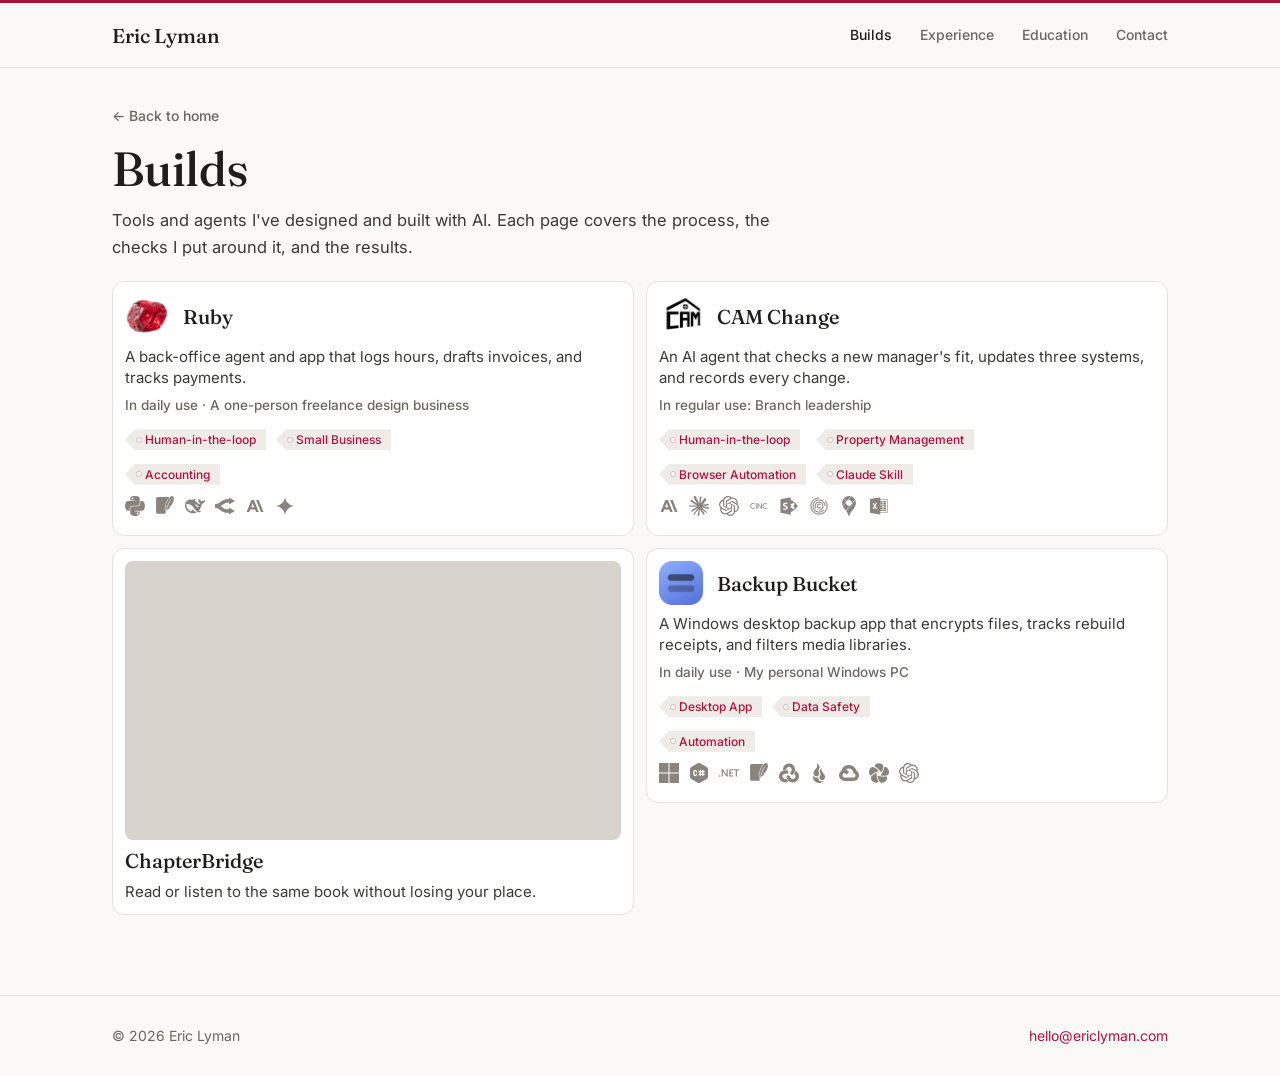
==== builds/index.html @ fc02493f "Replace the Backup Bucket placeholder with Eric's build page. Co-authored-by: mezza550 <mezza550@use" ====
<!DOCTYPE html>
<html lang="en">
<head>
  <meta charset="utf-8">
  <meta name="viewport" content="width=device-width, initial-scale=1">
  <title>Builds | Eric Lyman</title>
  <meta name="description" content="Tools and agents I've designed and built with AI. Each page covers the process, the checks I put around it, and the results.">
  <link rel="canonical" href="https://ericlyman.com/builds/">
  <meta property="og:type" content="website">
  <meta property="og:url" content="https://ericlyman.com/builds/">
  <meta property="og:title" content="Builds | Eric Lyman">
  <meta property="og:description" content="Tools and agents I've designed and built with AI. Each page covers the process, the checks I put around it, and the results.">
  <meta property="og:image" content="https://ericlyman.com/img/og-default.png">
  <meta property="og:image:width" content="1200">
  <meta property="og:image:height" content="630">
  <meta name="twitter:card" content="summary_large_image">
  <meta name="twitter:title" content="Builds | Eric Lyman">
  <meta name="twitter:description" content="Tools and agents I've designed and built with AI. Each page covers the process, the checks I put around it, and the results.">
  <meta name="twitter:image" content="https://ericlyman.com/img/og-default.png">
  <meta name="theme-color" content="#faf9f7">
  <link rel="preconnect" href="https://fonts.googleapis.com">
  <link rel="preconnect" href="https://fonts.gstatic.com" crossorigin>
  <link href="https://fonts.googleapis.com/css2?family=Fraunces:opsz,wght@9..144,400;9..144,500;9..144,600&family=Inter:wght@400;500;600&display=swap" rel="stylesheet">
  <link rel="stylesheet" href="../style.css">
</head>
<body>
  <a class="skip-link" href="#main">Skip to content</a>
  <header class="topbar">
    <div class="wrap topbar-inner">
      <a class="name-link" href="/#top">Eric Lyman</a>
      <nav aria-label="Primary">
        <a href="/builds/" aria-current="page">Builds</a>
        <a href="/#experience">Experience</a>
        <a href="/#education">Education</a>
        <a href="/#contact">Contact</a>
      </nav>
    </div>
  </header>
  <main id="main">
    <div class="wrap builds-index">
      <p class="back-link"><a href="/#top"><span aria-hidden="true">← </span>Back to home</a></p>
      <h1>Builds</h1>
      <p class="section-lead">Tools and agents I've designed and built with AI. Each page covers the process, the checks I put around it, and the results.</p>
      <ul class="builds-grid">
        <li>
            <div class="build-card">
              <a class="build-card-link" href="/builds/ruby/">
                <div class="build-title"><img class="build-icon" src="/img/builds/ruby-icon.webp" alt="Ruby gemstone icon" width="96" height="96"><h2>Ruby</h2></div>
                <p class="build-line">A back-office agent and app that logs hours, drafts invoices, and tracks payments.</p>
                <p class="build-status">In daily use · A one-person freelance design business</p>
                
              </a>
              <div class="build-card-extra">
                <ul class="build-tags" aria-label="Tags"><li><span class="build-tag">Human-in-the-loop</span></li><li><span class="build-tag">Small Business</span></li><li><span class="build-tag">Accounting</span></li></ul>
                <ul class="build-tools" aria-label="Tools"><li><button type="button" class="tool-logo" data-tip aria-label="Python" aria-describedby="tip-ruby-card-tool-0"><svg class="tool-svg" viewBox="0 0 24 24" width="20" height="20" aria-hidden="true" focusable="false"><path fill="currentColor" d="M11.858 0c-.978.005-1.913.088-2.736.234C6.7.662 6.26 1.558 6.26 3.21v2.182h5.725v.727H4.111c-1.664 0-3.121 1-3.577 2.903-.526 2.181-.549 3.542 0 5.82.407 1.694 1.379 2.902 3.043 2.902h1.969v-2.616c0-1.89 1.635-3.557 3.576-3.557h5.72c1.591 0 2.862-1.31 2.862-2.91v-5.45c0-1.553-1.309-2.718-2.863-2.977A18 18 0 0 0 11.858 0M8.762 1.755c.591 0 1.074.491 1.074 1.095 0 .601-.483 1.087-1.074 1.087A1.08 1.08 0 0 1 7.688 2.85c0-.604.48-1.095 1.074-1.095m9.656 4.364v2.543c0 1.971-1.671 3.63-3.577 3.63H9.122c-1.566 0-2.862 1.34-2.862 2.91v5.452c0 1.551 1.349 2.464 2.862 2.91 1.813.532 3.55.628 5.72 0 1.44-.418 2.862-1.258 2.862-2.91V18.47h-5.719v-.727h8.582c1.664 0 2.284-1.16 2.862-2.903.598-1.793.573-3.518 0-5.819-.41-1.656-1.196-2.903-2.862-2.903zm-3.216 13.807a1.08 1.08 0 0 1 1.074 1.088c0 .604-.48 1.094-1.074 1.094-.592 0-1.075-.49-1.075-1.094 0-.601.483-1.088 1.075-1.088"/></svg></button><span class="tip" id="tip-ruby-card-tool-0" role="tooltip" hidden>Python</span></li><li><button type="button" class="tool-logo" data-tip aria-label="SQLite" aria-describedby="tip-ruby-card-tool-1"><svg class="tool-svg" viewBox="0 0 24 24" width="20" height="20" aria-hidden="true" focusable="false"><path fill="currentColor" d="M21.678.521c-1.032-.92-2.28-.55-3.513.544a8.71 8.71 0 0 0-.547.535c-2.109 2.237-4.066 6.38-4.674 9.544.237.48.422 1.093.544 1.561a13.044 13.044 0 0 1 .164.703s-.019-.071-.096-.296l-.05-.146a1.689 1.689 0 0 0-.033-.08c-.138-.32-.518-.995-.686-1.289-.143.423-.27.818-.376 1.176.484.884.778 2.4.778 2.4s-.025-.099-.147-.442c-.107-.303-.644-1.244-.772-1.464-.217.804-.304 1.346-.226 1.478.152.256.296.698.422 1.186.286 1.1.485 2.44.485 2.44l.017.224a22.41 22.41 0 0 0 .056 2.748c.095 1.146.273 2.13.5 2.657l.155-.084c-.334-1.038-.47-2.399-.41-3.967.09-2.398.642-5.29 1.661-8.304 1.723-4.55 4.113-8.201 6.3-9.945-1.993 1.8-4.692 7.63-5.5 9.788-.904 2.416-1.545 4.684-1.931 6.857.666-2.037 2.821-2.912 2.821-2.912s1.057-1.304 2.292-3.166c-.74.169-1.955.458-2.362.629-.6.251-.762.337-.762.337s1.945-1.184 3.613-1.72C21.695 7.9 24.195 2.767 21.678.521m-18.573.543A1.842 1.842 0 0 0 1.27 2.9v16.608a1.84 1.84 0 0 0 1.835 1.834h9.418a22.953 22.953 0 0 1-.052-2.707c-.006-.062-.011-.141-.016-.2a27.01 27.01 0 0 0-.473-2.378c-.121-.47-.275-.898-.369-1.057-.116-.197-.098-.31-.097-.432 0-.12.015-.245.037-.386a9.98 9.98 0 0 1 .234-1.045l.217-.028c-.017-.035-.014-.065-.031-.097l-.041-.381a32.8 32.8 0 0 1 .382-1.194l.2-.019c-.008-.016-.01-.038-.018-.053l-.043-.316c.63-3.28 2.587-7.443 4.8-9.791.066-.069.133-.128.198-.194Z"/></svg></button><span class="tip" id="tip-ruby-card-tool-1" role="tooltip" hidden>SQLite</span></li><li><button type="button" class="tool-logo" data-tip aria-label="DeepSeek" aria-describedby="tip-ruby-card-tool-2"><svg class="tool-svg" viewBox="0 0 24 24" width="20" height="20" aria-hidden="true" focusable="false"><path fill="currentColor" d="M23.748 4.651c-.254-.124-.364.113-.512.233-.051.04-.094.09-.137.137-.372.397-.806.657-1.373.626-.829-.046-1.537.214-2.163.848-.133-.782-.575-1.248-1.247-1.548-.352-.155-.708-.311-.955-.65-.172-.24-.219-.509-.305-.774-.055-.16-.11-.323-.293-.35-.2-.031-.278.136-.356.276-.313.572-.434 1.202-.422 1.84.027 1.436.633 2.58 1.838 3.393.137.094.172.187.129.323-.082.28-.18.553-.266.833-.055.179-.137.218-.328.14a5.5 5.5 0 0 1-1.737-1.179c-.857-.828-1.631-1.743-2.597-2.46a12 12 0 0 0-.689-.47c-.985-.957.13-1.743.387-1.836.27-.098.094-.433-.778-.428-.872.003-1.67.295-2.687.685a3 3 0 0 1-.465.136 9.6 9.6 0 0 0-2.883-.101c-1.885.21-3.39 1.1-4.497 2.622C.082 8.776-.231 10.854.152 13.02c.403 2.284 1.568 4.175 3.36 5.653 1.857 1.533 3.997 2.284 6.438 2.14 1.482-.085 3.132-.284 4.994-1.86.47.234.962.328 1.78.398.629.058 1.235-.031 1.705-.129.735-.155.684-.836.418-.961-2.155-1.004-1.682-.595-2.112-.926 1.095-1.295 2.768-3.598 3.284-6.733.05-.346.115-.834.108-1.114-.004-.171.035-.238.23-.257a4.2 4.2 0 0 0 1.545-.475c1.397-.763 1.96-2.016 2.093-3.517.02-.23-.004-.467-.247-.588M11.58 18.168c-2.088-1.642-3.101-2.183-3.52-2.16-.39.024-.32.472-.234.763.09.288.207.487.371.74.114.167.192.416-.113.603-.673.416-1.842-.14-1.897-.168-1.361-.801-2.5-1.86-3.301-3.306-.775-1.393-1.225-2.888-1.299-4.482-.02-.385.094-.522.477-.592a4.7 4.7 0 0 1 1.53-.038c2.131.311 3.946 1.264 5.467 2.774.868.86 1.525 1.887 2.202 2.89.72 1.066 1.494 2.082 2.48 2.915.348.291.626.513.892.677-.802.09-2.14.109-3.055-.615zm1.001-6.44a.306.306 0 0 1 .415-.287.3.3 0 0 1 .113.074.3.3 0 0 1 .086.214c0 .17-.136.307-.308.307a.303.303 0 0 1-.306-.307m3.11 1.596c-.2.081-.4.151-.591.16a1.25 1.25 0 0 1-.798-.254c-.274-.23-.47-.358-.551-.758a1.7 1.7 0 0 1 .015-.588c.07-.327-.007-.537-.238-.727-.188-.156-.426-.199-.689-.199a.6.6 0 0 1-.254-.078.253.253 0 0 1-.114-.358 1 1 0 0 1 .192-.21c.356-.202.767-.136 1.146.016.352.144.618.408 1.001.782.392.451.462.576.685.915.176.264.336.536.446.848.066.194-.02.353-.25.45"/></svg></button><span class="tip" id="tip-ruby-card-tool-2" role="tooltip" hidden>DeepSeek</span></li><li><button type="button" class="tool-logo" data-tip aria-label="OpenRouter" aria-describedby="tip-ruby-card-tool-3"><svg class="tool-svg" viewBox="0 0 24 24" width="20" height="20" aria-hidden="true" focusable="false"><path fill="currentColor" d="M16.778 1.844v1.919q-.569-.026-1.138-.032-.708-.008-1.415.037c-1.93.126-4.023.728-6.149 2.237-2.911 2.066-2.731 1.95-4.14 2.75-.396.223-1.342.574-2.185.798-.841.225-1.753.333-1.751.333v4.229s.768.108 1.61.333c.842.224 1.789.575 2.185.799 1.41.798 1.228.683 4.14 2.75 2.126 1.509 4.22 2.11 6.148 2.236.88.058 1.716.041 2.555.005v1.918l7.222-4.168-7.222-4.17v2.176c-.86.038-1.611.065-2.278.021-1.364-.09-2.417-.357-3.979-1.465-2.244-1.593-2.866-2.027-3.68-2.508.889-.518 1.449-.906 3.822-2.59 1.56-1.109 2.614-1.377 3.978-1.466.667-.044 1.418-.017 2.278.02v2.176L24 6.014Z"/></svg></button><span class="tip" id="tip-ruby-card-tool-3" role="tooltip" hidden>OpenRouter</span></li><li><button type="button" class="tool-logo" data-tip aria-label="Claude Code" aria-describedby="tip-ruby-card-tool-4"><svg class="tool-svg" viewBox="0 0 24 24" width="20" height="20" aria-hidden="true" focusable="false"><path fill="currentColor" fill-rule="evenodd" d="M1.97 19.17C1.88 19.11 1.88 19.08 1.95 19.05C2.01 19.02 2.05 18.96 2.05 18.90C2.05 18.84 2.08 18.79 2.12 18.79C2.15 18.79 2.21 18.65 2.23 18.48C2.26 18.31 2.31 18.17 2.35 18.17C2.39 18.17 2.44 18.00 2.47 17.79C2.50 17.57 2.56 17.40 2.60 17.40C2.63 17.40 2.67 17.35 2.67 17.28C2.67 17.22 2.70 17.17 2.73 17.17C2.77 17.17 2.82 17.03 2.85 16.86C2.88 16.69 2.93 16.55 2.97 16.55C3.01 16.55 3.06 16.41 3.09 16.24C3.12 16.07 3.17 15.93 3.21 15.93C3.24 15.93 3.29 15.80 3.32 15.63C3.35 15.46 3.41 15.32 3.44 15.32C3.48 15.32 3.51 15.25 3.51 15.16C3.51 15.08 3.55 15.01 3.59 15.01C3.63 15.01 3.69 14.87 3.72 14.70C3.74 14.53 3.80 14.39 3.83 14.39C3.87 14.39 3.92 14.25 3.95 14.08C3.97 13.91 4.03 13.77 4.06 13.77C4.10 13.77 4.13 13.72 4.13 13.66C4.13 13.59 4.16 13.54 4.20 13.54C4.24 13.54 4.29 13.40 4.32 13.23C4.34 13.06 4.39 12.93 4.43 12.93C4.47 12.93 4.52 12.79 4.55 12.62C4.57 12.45 4.63 12.31 4.67 12.31C4.70 12.31 4.76 12.13 4.79 11.92C4.82 11.71 4.87 11.54 4.91 11.54C4.95 11.54 4.98 11.49 4.98 11.42C4.98 11.36 5.01 11.31 5.05 11.31C5.09 11.31 5.14 11.17 5.17 11.00C5.20 10.83 5.25 10.69 5.29 10.69C5.32 10.69 5.38 10.55 5.40 10.38C5.43 10.21 5.49 10.07 5.53 10.07C5.57 10.07 5.60 10.00 5.60 9.92C5.60 9.83 5.63 9.76 5.67 9.76C5.72 9.76 5.77 9.62 5.80 9.45C5.83 9.28 5.88 9.15 5.91 9.15C5.95 9.15 6.00 9.01 6.03 8.84C6.06 8.67 6.11 8.53 6.15 8.53C6.18 8.53 6.23 8.39 6.26 8.22C6.29 8.05 6.34 7.91 6.38 7.91C6.42 7.91 6.45 7.86 6.45 7.80C6.45 7.73 6.48 7.68 6.51 7.68C6.55 7.68 6.60 7.54 6.63 7.37C6.66 7.20 6.71 7.06 6.75 7.06C6.78 7.06 6.83 6.92 6.86 6.75C6.89 6.58 6.94 6.45 6.99 6.45C7.03 6.45 7.06 6.36 7.06 6.25C7.06 6.15 7.09 6.06 7.13 6.06C7.17 6.06 7.23 5.92 7.26 5.75C7.28 5.58 7.34 5.44 7.38 5.44C7.42 5.44 7.45 5.38 7.45 5.30C7.45 5.22 7.51 5.08 7.59 4.99C7.73 4.83 7.80 4.83 9.26 4.83C10.93 4.83 10.94 4.83 11.03 5.31C11.06 5.47 11.11 5.60 11.15 5.60C11.18 5.60 11.23 5.74 11.26 5.91C11.29 6.08 11.34 6.21 11.37 6.21C11.41 6.21 11.46 6.35 11.49 6.52C11.52 6.69 11.57 6.83 11.62 6.83C11.66 6.83 11.69 6.92 11.69 7.02C11.69 7.13 11.72 7.22 11.76 7.22C11.80 7.22 11.85 7.34 11.88 7.49C11.91 7.64 11.96 7.76 11.99 7.76C12.03 7.76 12.08 7.90 12.11 8.07C12.13 8.24 12.19 8.37 12.23 8.37C12.27 8.37 12.31 8.46 12.31 8.57C12.31 8.67 12.34 8.76 12.38 8.76C12.43 8.76 12.48 8.90 12.51 9.07C12.54 9.24 12.59 9.38 12.63 9.38C12.66 9.38 12.71 9.52 12.74 9.69C12.77 9.86 12.82 9.99 12.86 9.99C12.89 9.99 12.95 10.13 12.97 10.30C13.00 10.47 13.05 10.61 13.09 10.61C13.13 10.61 13.16 10.66 13.16 10.73C13.16 10.79 13.19 10.84 13.22 10.84C13.26 10.84 13.31 10.98 13.34 11.15C13.37 11.32 13.42 11.46 13.46 11.46C13.49 11.46 13.55 11.60 13.57 11.77C13.60 11.94 13.66 12.08 13.70 12.08C13.74 12.08 13.77 12.16 13.77 12.27C13.77 12.38 13.81 12.46 13.85 12.46C13.89 12.46 13.94 12.58 13.97 12.73C14.00 12.88 14.05 13.00 14.08 13.00C14.11 13.00 14.16 13.14 14.19 13.31C14.22 13.48 14.27 13.62 14.31 13.62C14.34 13.62 14.39 13.76 14.42 13.93C14.45 14.10 14.50 14.24 14.55 14.24C14.59 14.24 14.62 14.32 14.62 14.43C14.62 14.54 14.66 14.62 14.70 14.62C14.74 14.62 14.80 14.76 14.82 14.93C14.85 15.10 14.90 15.24 14.94 15.24C14.98 15.24 15.03 15.38 15.06 15.55C15.08 15.72 15.14 15.86 15.17 15.86C15.21 15.86 15.24 15.91 15.24 15.97C15.24 16.04 15.27 16.09 15.31 16.09C15.34 16.09 15.40 16.23 15.42 16.40C15.45 16.57 15.50 16.71 15.54 16.71C15.58 16.71 15.63 16.84 15.66 17.01C15.68 17.18 15.73 17.32 15.77 17.32C15.81 17.32 15.86 17.46 15.89 17.63C15.91 17.80 15.97 17.94 16.01 17.94C16.05 17.94 16.09 18.01 16.09 18.09C16.09 18.18 16.12 18.25 16.16 18.25C16.20 18.25 16.25 18.39 16.28 18.56C16.31 18.73 16.37 18.87 16.40 18.87C16.44 18.87 16.47 18.95 16.47 19.06L16.47 19.25L14.89 19.25C13.54 19.25 13.31 19.23 13.31 19.14C13.31 19.07 13.28 19.02 13.23 19.02C13.19 19.02 13.16 18.97 13.16 18.90C13.16 18.84 13.13 18.79 13.09 18.79C13.05 18.79 12.99 18.62 12.96 18.40C12.94 18.19 12.88 18.02 12.84 18.02C12.80 18.02 12.75 17.88 12.72 17.71C12.70 17.54 12.64 17.40 12.61 17.40C12.57 17.40 12.52 17.26 12.49 17.09C12.47 16.92 12.41 16.78 12.38 16.78C12.34 16.78 12.31 16.71 12.31 16.63C12.31 16.54 12.27 16.47 12.23 16.47C12.19 16.47 12.15 16.42 12.15 16.36C12.15 16.26 11.79 16.24 9.20 16.26L6.25 16.28L6.23 16.49C6.22 16.61 6.17 16.71 6.13 16.71C6.09 16.71 6.04 16.84 6.01 17.01C5.99 17.18 5.93 17.32 5.90 17.32C5.86 17.32 5.81 17.46 5.78 17.63C5.75 17.80 5.70 17.94 5.66 17.94C5.63 17.94 5.60 18.01 5.60 18.09C5.60 18.18 5.57 18.25 5.53 18.25C5.49 18.25 5.43 18.39 5.40 18.56C5.38 18.73 5.32 18.87 5.29 18.87C5.25 18.87 5.21 18.94 5.20 19.04C5.17 19.21 5.16 19.21 3.63 19.23C2.63 19.24 2.05 19.22 1.97 19.17ZM19.02 19.14C19.02 19.07 18.99 19.02 18.94 19.02C18.90 19.02 18.85 18.88 18.82 18.71C18.79 18.54 18.74 18.40 18.70 18.40C18.67 18.40 18.61 18.26 18.59 18.09C18.56 17.92 18.51 17.79 18.47 17.79C18.43 17.79 18.40 17.73 18.40 17.67C18.40 17.61 18.37 17.55 18.33 17.55C18.29 17.55 18.24 17.38 18.21 17.17C18.18 16.96 18.13 16.78 18.09 16.78C18.05 16.78 18.00 16.66 17.97 16.51C17.95 16.36 17.90 16.24 17.86 16.24C17.83 16.24 17.78 16.10 17.75 15.93C17.72 15.76 17.66 15.63 17.62 15.63C17.59 15.63 17.55 15.56 17.55 15.47C17.55 15.39 17.52 15.32 17.49 15.32C17.45 15.32 17.39 15.20 17.37 15.05C17.34 14.90 17.29 14.78 17.25 14.78C17.22 14.78 17.17 14.64 17.14 14.47C17.11 14.30 17.06 14.16 17.01 14.16C16.97 14.16 16.94 14.07 16.94 13.97C16.94 13.86 16.90 13.77 16.86 13.77C16.82 13.77 16.76 13.64 16.74 13.47C16.71 13.30 16.66 13.16 16.62 13.16C16.58 13.16 16.53 13.02 16.50 12.85C16.48 12.68 16.42 12.54 16.39 12.54C16.35 12.54 16.30 12.40 16.27 12.23C16.25 12.06 16.19 11.92 16.16 11.92C16.12 11.92 16.09 11.87 16.09 11.81C16.09 11.74 16.06 11.69 16.02 11.69C15.98 11.69 15.93 11.54 15.90 11.34C15.87 11.15 15.82 11.00 15.78 11.00C15.75 11.00 15.69 10.86 15.66 10.69C15.64 10.52 15.58 10.38 15.55 10.38C15.51 10.38 15.46 10.24 15.43 10.07C15.40 9.90 15.35 9.76 15.31 9.76C15.27 9.76 15.24 9.71 15.24 9.65C15.24 9.58 15.21 9.53 15.17 9.53C15.14 9.53 15.08 9.39 15.06 9.22C15.03 9.05 14.98 8.91 14.94 8.91C14.90 8.91 14.85 8.78 14.82 8.61C14.80 8.44 14.74 8.30 14.70 8.30C14.66 8.30 14.62 8.21 14.62 8.10C14.62 8.00 14.59 7.91 14.55 7.91C14.50 7.91 14.45 7.77 14.42 7.60C14.39 7.43 14.34 7.29 14.31 7.29C14.27 7.29 14.22 7.16 14.19 6.99C14.16 6.82 14.11 6.68 14.07 6.68C14.04 6.68 13.99 6.54 13.96 6.37C13.93 6.20 13.88 6.06 13.84 6.06C13.80 6.06 13.77 6.01 13.77 5.94C13.77 5.88 13.74 5.83 13.71 5.83C13.67 5.83 13.61 5.67 13.59 5.48C13.56 5.29 13.50 5.13 13.46 5.13C13.42 5.13 13.39 5.06 13.39 4.98C13.39 4.83 13.44 4.83 14.93 4.83C16.40 4.83 16.47 4.83 16.51 4.98C16.54 5.06 16.59 5.13 16.63 5.13C16.66 5.13 16.72 5.27 16.74 5.44C16.77 5.61 16.83 5.75 16.87 5.75C16.91 5.75 16.94 5.82 16.94 5.91C16.94 5.99 16.97 6.06 17.00 6.06C17.04 6.06 17.09 6.20 17.12 6.37C17.15 6.54 17.20 6.68 17.24 6.68C17.27 6.68 17.33 6.82 17.35 6.99C17.38 7.16 17.44 7.29 17.48 7.29C17.52 7.29 17.55 7.38 17.55 7.49C17.55 7.59 17.59 7.68 17.63 7.68C17.67 7.68 17.73 7.82 17.76 7.99C17.78 8.16 17.84 8.30 17.87 8.30C17.91 8.30 17.96 8.44 17.99 8.61C18.01 8.78 18.07 8.91 18.10 8.91C18.14 8.91 18.19 9.05 18.22 9.22C18.25 9.39 18.30 9.53 18.34 9.53C18.37 9.53 18.40 9.58 18.40 9.65C18.40 9.71 18.43 9.76 18.47 9.76C18.51 9.76 18.57 9.90 18.60 10.07C18.62 10.24 18.68 10.38 18.71 10.38C18.75 10.38 18.80 10.52 18.83 10.69C18.86 10.86 18.91 11.00 18.95 11.00C18.99 11.00 19.02 11.07 19.02 11.15C19.02 11.24 19.05 11.31 19.10 11.31C19.14 11.31 19.19 11.44 19.22 11.61C19.25 11.78 19.30 11.92 19.33 11.92C19.36 11.92 19.41 12.06 19.44 12.23C19.46 12.40 19.51 12.54 19.55 12.54C19.59 12.54 19.64 12.68 19.67 12.85C19.69 13.02 19.75 13.16 19.79 13.16C19.83 13.16 19.87 13.24 19.87 13.35C19.87 13.46 19.90 13.54 19.94 13.54C19.99 13.54 20.04 13.68 20.07 13.85C20.10 14.02 20.15 14.16 20.19 14.16C20.22 14.16 20.27 14.30 20.30 14.47C20.33 14.64 20.38 14.78 20.42 14.78C20.46 14.78 20.49 14.83 20.49 14.89C20.49 14.96 20.52 15.01 20.56 15.01C20.59 15.01 20.65 15.15 20.68 15.32C20.71 15.49 20.76 15.63 20.79 15.63C20.83 15.63 20.88 15.76 20.91 15.93C20.94 16.10 20.99 16.24 21.02 16.24C21.06 16.24 21.11 16.36 21.14 16.51C21.16 16.66 21.22 16.78 21.26 16.78C21.30 16.78 21.33 16.87 21.33 16.98C21.33 17.08 21.37 17.17 21.41 17.17C21.45 17.17 21.51 17.31 21.54 17.48C21.56 17.65 21.61 17.79 21.64 17.79C21.67 17.79 21.72 17.92 21.75 18.09C21.78 18.26 21.83 18.40 21.88 18.40C21.92 18.40 21.95 18.49 21.95 18.59C21.95 18.69 21.99 18.79 22.03 18.80C22.07 18.82 22.11 18.91 22.12 19.02L22.14 19.21L20.58 19.23C19.23 19.25 19.02 19.24 19.02 19.14ZM11.02 13.29C10.99 13.15 10.94 13.03 10.91 13.02C10.87 13.00 10.84 12.92 10.84 12.84C10.84 12.76 10.81 12.69 10.77 12.69C10.72 12.69 10.67 12.56 10.64 12.39C10.61 12.22 10.56 12.08 10.53 12.08C10.49 12.08 10.44 11.94 10.41 11.77C10.38 11.60 10.33 11.46 10.29 11.46C10.26 11.46 10.23 11.37 10.23 11.27C10.23 11.16 10.19 11.07 10.15 11.07C10.11 11.07 10.05 10.94 10.02 10.77C10.00 10.60 9.94 10.46 9.91 10.46C9.87 10.46 9.82 10.32 9.79 10.15C9.77 9.98 9.72 9.84 9.68 9.84C9.65 9.84 9.60 9.70 9.57 9.53C9.54 9.36 9.49 9.22 9.45 9.22C9.41 9.22 9.38 9.17 9.38 9.10C9.38 9.03 9.33 8.93 9.26 8.86C9.16 8.76 9.15 8.76 9.15 8.87C9.15 8.94 9.11 8.99 9.08 8.99C9.04 8.99 8.98 9.17 8.95 9.38C8.92 9.59 8.87 9.76 8.83 9.76C8.79 9.76 8.76 9.81 8.76 9.88C8.76 9.94 8.73 9.99 8.69 9.99C8.66 9.99 8.60 10.13 8.58 10.30C8.55 10.47 8.50 10.61 8.46 10.61C8.42 10.61 8.37 10.77 8.34 10.96C8.31 11.15 8.26 11.31 8.22 11.31C8.18 11.31 8.12 11.44 8.10 11.61C8.07 11.78 8.02 11.92 7.98 11.92C7.94 11.92 7.91 11.97 7.91 12.04C7.91 12.10 7.88 12.15 7.84 12.15C7.81 12.15 7.75 12.32 7.72 12.52C7.69 12.72 7.63 12.91 7.59 12.93C7.55 12.96 7.50 13.10 7.47 13.26L7.43 13.54L9.25 13.54L11.07 13.54L11.02 13.29Z"/></svg></button><span class="tip" id="tip-ruby-card-tool-4" role="tooltip" hidden>Claude Code</span></li><li><button type="button" class="tool-logo" data-tip aria-label="Gemini" aria-describedby="tip-ruby-card-tool-5"><svg class="tool-svg" viewBox="0 0 24 24" width="20" height="20" aria-hidden="true" focusable="false"><path fill="currentColor" d="M11.04 19.32Q12 21.51 12 24q0-2.49.93-4.68.96-2.19 2.58-3.81t3.81-2.55Q21.51 12 24 12q-2.49 0-4.68-.93a12.3 12.3 0 0 1-3.81-2.58 12.3 12.3 0 0 1-2.58-3.81Q12 2.49 12 0q0 2.49-.96 4.68-.93 2.19-2.55 3.81a12.3 12.3 0 0 1-3.81 2.58Q2.49 12 0 12q2.49 0 4.68.96 2.19.93 3.81 2.55t2.55 3.81"/></svg></button><span class="tip" id="tip-ruby-card-tool-5" role="tooltip" hidden>Gemini</span></li></ul>
              </div>
            </div>
          </li>
        <li>
            <div class="build-card">
              <a class="build-card-link" href="/builds/cam-change/">
                <div class="build-title"><img class="build-icon" src="/img/builds/cam-change-icon.webp" alt="CAM Change logo" width="96" height="96"><h2>CAM Change</h2></div>
                <p class="build-line">An AI agent that checks a new manager's fit, updates three systems, and records every change.</p>
                <p class="build-status">In regular use: Branch leadership</p>
                
              </a>
              <div class="build-card-extra">
                <ul class="build-tags" aria-label="Tags"><li><span class="build-tag">Human-in-the-loop</span></li><li><span class="build-tag">Property Management</span></li><li><span class="build-tag">Browser Automation</span></li><li><span class="build-tag">Claude Skill</span></li></ul>
                <ul class="build-tools" aria-label="Tools"><li><button type="button" class="tool-logo" data-tip aria-label="Claude Code" aria-describedby="tip-cam-change-card-tool-0"><svg class="tool-svg" viewBox="0 0 24 24" width="20" height="20" aria-hidden="true" focusable="false"><path fill="currentColor" fill-rule="evenodd" d="M1.97 19.17C1.88 19.11 1.88 19.08 1.95 19.05C2.01 19.02 2.05 18.96 2.05 18.90C2.05 18.84 2.08 18.79 2.12 18.79C2.15 18.79 2.21 18.65 2.23 18.48C2.26 18.31 2.31 18.17 2.35 18.17C2.39 18.17 2.44 18.00 2.47 17.79C2.50 17.57 2.56 17.40 2.60 17.40C2.63 17.40 2.67 17.35 2.67 17.28C2.67 17.22 2.70 17.17 2.73 17.17C2.77 17.17 2.82 17.03 2.85 16.86C2.88 16.69 2.93 16.55 2.97 16.55C3.01 16.55 3.06 16.41 3.09 16.24C3.12 16.07 3.17 15.93 3.21 15.93C3.24 15.93 3.29 15.80 3.32 15.63C3.35 15.46 3.41 15.32 3.44 15.32C3.48 15.32 3.51 15.25 3.51 15.16C3.51 15.08 3.55 15.01 3.59 15.01C3.63 15.01 3.69 14.87 3.72 14.70C3.74 14.53 3.80 14.39 3.83 14.39C3.87 14.39 3.92 14.25 3.95 14.08C3.97 13.91 4.03 13.77 4.06 13.77C4.10 13.77 4.13 13.72 4.13 13.66C4.13 13.59 4.16 13.54 4.20 13.54C4.24 13.54 4.29 13.40 4.32 13.23C4.34 13.06 4.39 12.93 4.43 12.93C4.47 12.93 4.52 12.79 4.55 12.62C4.57 12.45 4.63 12.31 4.67 12.31C4.70 12.31 4.76 12.13 4.79 11.92C4.82 11.71 4.87 11.54 4.91 11.54C4.95 11.54 4.98 11.49 4.98 11.42C4.98 11.36 5.01 11.31 5.05 11.31C5.09 11.31 5.14 11.17 5.17 11.00C5.20 10.83 5.25 10.69 5.29 10.69C5.32 10.69 5.38 10.55 5.40 10.38C5.43 10.21 5.49 10.07 5.53 10.07C5.57 10.07 5.60 10.00 5.60 9.92C5.60 9.83 5.63 9.76 5.67 9.76C5.72 9.76 5.77 9.62 5.80 9.45C5.83 9.28 5.88 9.15 5.91 9.15C5.95 9.15 6.00 9.01 6.03 8.84C6.06 8.67 6.11 8.53 6.15 8.53C6.18 8.53 6.23 8.39 6.26 8.22C6.29 8.05 6.34 7.91 6.38 7.91C6.42 7.91 6.45 7.86 6.45 7.80C6.45 7.73 6.48 7.68 6.51 7.68C6.55 7.68 6.60 7.54 6.63 7.37C6.66 7.20 6.71 7.06 6.75 7.06C6.78 7.06 6.83 6.92 6.86 6.75C6.89 6.58 6.94 6.45 6.99 6.45C7.03 6.45 7.06 6.36 7.06 6.25C7.06 6.15 7.09 6.06 7.13 6.06C7.17 6.06 7.23 5.92 7.26 5.75C7.28 5.58 7.34 5.44 7.38 5.44C7.42 5.44 7.45 5.38 7.45 5.30C7.45 5.22 7.51 5.08 7.59 4.99C7.73 4.83 7.80 4.83 9.26 4.83C10.93 4.83 10.94 4.83 11.03 5.31C11.06 5.47 11.11 5.60 11.15 5.60C11.18 5.60 11.23 5.74 11.26 5.91C11.29 6.08 11.34 6.21 11.37 6.21C11.41 6.21 11.46 6.35 11.49 6.52C11.52 6.69 11.57 6.83 11.62 6.83C11.66 6.83 11.69 6.92 11.69 7.02C11.69 7.13 11.72 7.22 11.76 7.22C11.80 7.22 11.85 7.34 11.88 7.49C11.91 7.64 11.96 7.76 11.99 7.76C12.03 7.76 12.08 7.90 12.11 8.07C12.13 8.24 12.19 8.37 12.23 8.37C12.27 8.37 12.31 8.46 12.31 8.57C12.31 8.67 12.34 8.76 12.38 8.76C12.43 8.76 12.48 8.90 12.51 9.07C12.54 9.24 12.59 9.38 12.63 9.38C12.66 9.38 12.71 9.52 12.74 9.69C12.77 9.86 12.82 9.99 12.86 9.99C12.89 9.99 12.95 10.13 12.97 10.30C13.00 10.47 13.05 10.61 13.09 10.61C13.13 10.61 13.16 10.66 13.16 10.73C13.16 10.79 13.19 10.84 13.22 10.84C13.26 10.84 13.31 10.98 13.34 11.15C13.37 11.32 13.42 11.46 13.46 11.46C13.49 11.46 13.55 11.60 13.57 11.77C13.60 11.94 13.66 12.08 13.70 12.08C13.74 12.08 13.77 12.16 13.77 12.27C13.77 12.38 13.81 12.46 13.85 12.46C13.89 12.46 13.94 12.58 13.97 12.73C14.00 12.88 14.05 13.00 14.08 13.00C14.11 13.00 14.16 13.14 14.19 13.31C14.22 13.48 14.27 13.62 14.31 13.62C14.34 13.62 14.39 13.76 14.42 13.93C14.45 14.10 14.50 14.24 14.55 14.24C14.59 14.24 14.62 14.32 14.62 14.43C14.62 14.54 14.66 14.62 14.70 14.62C14.74 14.62 14.80 14.76 14.82 14.93C14.85 15.10 14.90 15.24 14.94 15.24C14.98 15.24 15.03 15.38 15.06 15.55C15.08 15.72 15.14 15.86 15.17 15.86C15.21 15.86 15.24 15.91 15.24 15.97C15.24 16.04 15.27 16.09 15.31 16.09C15.34 16.09 15.40 16.23 15.42 16.40C15.45 16.57 15.50 16.71 15.54 16.71C15.58 16.71 15.63 16.84 15.66 17.01C15.68 17.18 15.73 17.32 15.77 17.32C15.81 17.32 15.86 17.46 15.89 17.63C15.91 17.80 15.97 17.94 16.01 17.94C16.05 17.94 16.09 18.01 16.09 18.09C16.09 18.18 16.12 18.25 16.16 18.25C16.20 18.25 16.25 18.39 16.28 18.56C16.31 18.73 16.37 18.87 16.40 18.87C16.44 18.87 16.47 18.95 16.47 19.06L16.47 19.25L14.89 19.25C13.54 19.25 13.31 19.23 13.31 19.14C13.31 19.07 13.28 19.02 13.23 19.02C13.19 19.02 13.16 18.97 13.16 18.90C13.16 18.84 13.13 18.79 13.09 18.79C13.05 18.79 12.99 18.62 12.96 18.40C12.94 18.19 12.88 18.02 12.84 18.02C12.80 18.02 12.75 17.88 12.72 17.71C12.70 17.54 12.64 17.40 12.61 17.40C12.57 17.40 12.52 17.26 12.49 17.09C12.47 16.92 12.41 16.78 12.38 16.78C12.34 16.78 12.31 16.71 12.31 16.63C12.31 16.54 12.27 16.47 12.23 16.47C12.19 16.47 12.15 16.42 12.15 16.36C12.15 16.26 11.79 16.24 9.20 16.26L6.25 16.28L6.23 16.49C6.22 16.61 6.17 16.71 6.13 16.71C6.09 16.71 6.04 16.84 6.01 17.01C5.99 17.18 5.93 17.32 5.90 17.32C5.86 17.32 5.81 17.46 5.78 17.63C5.75 17.80 5.70 17.94 5.66 17.94C5.63 17.94 5.60 18.01 5.60 18.09C5.60 18.18 5.57 18.25 5.53 18.25C5.49 18.25 5.43 18.39 5.40 18.56C5.38 18.73 5.32 18.87 5.29 18.87C5.25 18.87 5.21 18.94 5.20 19.04C5.17 19.21 5.16 19.21 3.63 19.23C2.63 19.24 2.05 19.22 1.97 19.17ZM19.02 19.14C19.02 19.07 18.99 19.02 18.94 19.02C18.90 19.02 18.85 18.88 18.82 18.71C18.79 18.54 18.74 18.40 18.70 18.40C18.67 18.40 18.61 18.26 18.59 18.09C18.56 17.92 18.51 17.79 18.47 17.79C18.43 17.79 18.40 17.73 18.40 17.67C18.40 17.61 18.37 17.55 18.33 17.55C18.29 17.55 18.24 17.38 18.21 17.17C18.18 16.96 18.13 16.78 18.09 16.78C18.05 16.78 18.00 16.66 17.97 16.51C17.95 16.36 17.90 16.24 17.86 16.24C17.83 16.24 17.78 16.10 17.75 15.93C17.72 15.76 17.66 15.63 17.62 15.63C17.59 15.63 17.55 15.56 17.55 15.47C17.55 15.39 17.52 15.32 17.49 15.32C17.45 15.32 17.39 15.20 17.37 15.05C17.34 14.90 17.29 14.78 17.25 14.78C17.22 14.78 17.17 14.64 17.14 14.47C17.11 14.30 17.06 14.16 17.01 14.16C16.97 14.16 16.94 14.07 16.94 13.97C16.94 13.86 16.90 13.77 16.86 13.77C16.82 13.77 16.76 13.64 16.74 13.47C16.71 13.30 16.66 13.16 16.62 13.16C16.58 13.16 16.53 13.02 16.50 12.85C16.48 12.68 16.42 12.54 16.39 12.54C16.35 12.54 16.30 12.40 16.27 12.23C16.25 12.06 16.19 11.92 16.16 11.92C16.12 11.92 16.09 11.87 16.09 11.81C16.09 11.74 16.06 11.69 16.02 11.69C15.98 11.69 15.93 11.54 15.90 11.34C15.87 11.15 15.82 11.00 15.78 11.00C15.75 11.00 15.69 10.86 15.66 10.69C15.64 10.52 15.58 10.38 15.55 10.38C15.51 10.38 15.46 10.24 15.43 10.07C15.40 9.90 15.35 9.76 15.31 9.76C15.27 9.76 15.24 9.71 15.24 9.65C15.24 9.58 15.21 9.53 15.17 9.53C15.14 9.53 15.08 9.39 15.06 9.22C15.03 9.05 14.98 8.91 14.94 8.91C14.90 8.91 14.85 8.78 14.82 8.61C14.80 8.44 14.74 8.30 14.70 8.30C14.66 8.30 14.62 8.21 14.62 8.10C14.62 8.00 14.59 7.91 14.55 7.91C14.50 7.91 14.45 7.77 14.42 7.60C14.39 7.43 14.34 7.29 14.31 7.29C14.27 7.29 14.22 7.16 14.19 6.99C14.16 6.82 14.11 6.68 14.07 6.68C14.04 6.68 13.99 6.54 13.96 6.37C13.93 6.20 13.88 6.06 13.84 6.06C13.80 6.06 13.77 6.01 13.77 5.94C13.77 5.88 13.74 5.83 13.71 5.83C13.67 5.83 13.61 5.67 13.59 5.48C13.56 5.29 13.50 5.13 13.46 5.13C13.42 5.13 13.39 5.06 13.39 4.98C13.39 4.83 13.44 4.83 14.93 4.83C16.40 4.83 16.47 4.83 16.51 4.98C16.54 5.06 16.59 5.13 16.63 5.13C16.66 5.13 16.72 5.27 16.74 5.44C16.77 5.61 16.83 5.75 16.87 5.75C16.91 5.75 16.94 5.82 16.94 5.91C16.94 5.99 16.97 6.06 17.00 6.06C17.04 6.06 17.09 6.20 17.12 6.37C17.15 6.54 17.20 6.68 17.24 6.68C17.27 6.68 17.33 6.82 17.35 6.99C17.38 7.16 17.44 7.29 17.48 7.29C17.52 7.29 17.55 7.38 17.55 7.49C17.55 7.59 17.59 7.68 17.63 7.68C17.67 7.68 17.73 7.82 17.76 7.99C17.78 8.16 17.84 8.30 17.87 8.30C17.91 8.30 17.96 8.44 17.99 8.61C18.01 8.78 18.07 8.91 18.10 8.91C18.14 8.91 18.19 9.05 18.22 9.22C18.25 9.39 18.30 9.53 18.34 9.53C18.37 9.53 18.40 9.58 18.40 9.65C18.40 9.71 18.43 9.76 18.47 9.76C18.51 9.76 18.57 9.90 18.60 10.07C18.62 10.24 18.68 10.38 18.71 10.38C18.75 10.38 18.80 10.52 18.83 10.69C18.86 10.86 18.91 11.00 18.95 11.00C18.99 11.00 19.02 11.07 19.02 11.15C19.02 11.24 19.05 11.31 19.10 11.31C19.14 11.31 19.19 11.44 19.22 11.61C19.25 11.78 19.30 11.92 19.33 11.92C19.36 11.92 19.41 12.06 19.44 12.23C19.46 12.40 19.51 12.54 19.55 12.54C19.59 12.54 19.64 12.68 19.67 12.85C19.69 13.02 19.75 13.16 19.79 13.16C19.83 13.16 19.87 13.24 19.87 13.35C19.87 13.46 19.90 13.54 19.94 13.54C19.99 13.54 20.04 13.68 20.07 13.85C20.10 14.02 20.15 14.16 20.19 14.16C20.22 14.16 20.27 14.30 20.30 14.47C20.33 14.64 20.38 14.78 20.42 14.78C20.46 14.78 20.49 14.83 20.49 14.89C20.49 14.96 20.52 15.01 20.56 15.01C20.59 15.01 20.65 15.15 20.68 15.32C20.71 15.49 20.76 15.63 20.79 15.63C20.83 15.63 20.88 15.76 20.91 15.93C20.94 16.10 20.99 16.24 21.02 16.24C21.06 16.24 21.11 16.36 21.14 16.51C21.16 16.66 21.22 16.78 21.26 16.78C21.30 16.78 21.33 16.87 21.33 16.98C21.33 17.08 21.37 17.17 21.41 17.17C21.45 17.17 21.51 17.31 21.54 17.48C21.56 17.65 21.61 17.79 21.64 17.79C21.67 17.79 21.72 17.92 21.75 18.09C21.78 18.26 21.83 18.40 21.88 18.40C21.92 18.40 21.95 18.49 21.95 18.59C21.95 18.69 21.99 18.79 22.03 18.80C22.07 18.82 22.11 18.91 22.12 19.02L22.14 19.21L20.58 19.23C19.23 19.25 19.02 19.24 19.02 19.14ZM11.02 13.29C10.99 13.15 10.94 13.03 10.91 13.02C10.87 13.00 10.84 12.92 10.84 12.84C10.84 12.76 10.81 12.69 10.77 12.69C10.72 12.69 10.67 12.56 10.64 12.39C10.61 12.22 10.56 12.08 10.53 12.08C10.49 12.08 10.44 11.94 10.41 11.77C10.38 11.60 10.33 11.46 10.29 11.46C10.26 11.46 10.23 11.37 10.23 11.27C10.23 11.16 10.19 11.07 10.15 11.07C10.11 11.07 10.05 10.94 10.02 10.77C10.00 10.60 9.94 10.46 9.91 10.46C9.87 10.46 9.82 10.32 9.79 10.15C9.77 9.98 9.72 9.84 9.68 9.84C9.65 9.84 9.60 9.70 9.57 9.53C9.54 9.36 9.49 9.22 9.45 9.22C9.41 9.22 9.38 9.17 9.38 9.10C9.38 9.03 9.33 8.93 9.26 8.86C9.16 8.76 9.15 8.76 9.15 8.87C9.15 8.94 9.11 8.99 9.08 8.99C9.04 8.99 8.98 9.17 8.95 9.38C8.92 9.59 8.87 9.76 8.83 9.76C8.79 9.76 8.76 9.81 8.76 9.88C8.76 9.94 8.73 9.99 8.69 9.99C8.66 9.99 8.60 10.13 8.58 10.30C8.55 10.47 8.50 10.61 8.46 10.61C8.42 10.61 8.37 10.77 8.34 10.96C8.31 11.15 8.26 11.31 8.22 11.31C8.18 11.31 8.12 11.44 8.10 11.61C8.07 11.78 8.02 11.92 7.98 11.92C7.94 11.92 7.91 11.97 7.91 12.04C7.91 12.10 7.88 12.15 7.84 12.15C7.81 12.15 7.75 12.32 7.72 12.52C7.69 12.72 7.63 12.91 7.59 12.93C7.55 12.96 7.50 13.10 7.47 13.26L7.43 13.54L9.25 13.54L11.07 13.54L11.02 13.29Z"/></svg></button><span class="tip" id="tip-cam-change-card-tool-0" role="tooltip" hidden>Claude Code</span></li><li><button type="button" class="tool-logo" data-tip aria-label="Claude in Chrome" aria-describedby="tip-cam-change-card-tool-1"><svg class="tool-svg" viewBox="0 0 24 24" width="20" height="20" aria-hidden="true" focusable="false"><path fill="currentColor" d="m4.7144 15.9555 4.7174-2.6471.079-.2307-.079-.1275h-.2307l-.7893-.0486-2.6956-.0729-2.3375-.0971-2.2646-.1214-.5707-.1215-.5343-.7042.0546-.3522.4797-.3218.686.0608 1.5179.1032 2.2767.1578 1.6514.0972 2.4468.255h.3886l.0546-.1579-.1336-.0971-.1032-.0972L6.973 9.8356l-2.55-1.6879-1.3356-.9714-.7225-.4918-.3643-.4614-.1578-1.0078.6557-.7225.8803.0607.2246.0607.8925.686 1.9064 1.4754 2.4893 1.8336.3643.3035.1457-.1032.0182-.0728-.164-.2733-1.3539-2.4467-1.445-2.4893-.6435-1.032-.17-.6194c-.0607-.255-.1032-.4674-.1032-.7285L6.287.1335 6.6997 0l.9957.1336.419.3642.6192 1.4147 1.0018 2.2282 1.5543 3.0296.4553.8985.2429.8318.091.255h.1579v-.1457l.1275-1.706.2368-2.0947.2307-2.6957.0789-.7589.3764-.9107.7468-.4918.5828.2793.4797.686-.0668.4433-.2853 1.8517-.5586 2.9021-.3643 1.9429h.2125l.2429-.2429.9835-1.3053 1.6514-2.0643.7286-.8196.85-.9046.5464-.4311h1.0321l.759 1.1293-.34 1.1657-1.0625 1.3478-.8804 1.1414-1.2628 1.7-.7893 1.36.0729.1093.1882-.0183 2.8535-.607 1.5421-.2794 1.8396-.3157.8318.3886.091.3946-.3278.8075-1.967.4857-2.3072.4614-3.4364.8136-.0425.0304.0486.0607 1.5482.1457.6618.0364h1.621l3.0175.2247.7892.522.4736.6376-.079.4857-1.2142.6193-1.6393-.3886-3.825-.9107-1.3113-.3279h-.1822v.1093l1.0929 1.0686 2.0035 1.8092 2.5075 2.3314.1275.5768-.3218.4554-.34-.0486-2.2039-1.6575-.85-.7468-1.9246-1.621h-.1275v.17l.4432.6496 2.3436 3.5214.1214 1.0807-.17.3521-.6071.2125-.6679-.1214-1.3721-1.9246L14.38 17.959l-1.1414-1.9428-.1397.079-.674 7.2552-.3156.3703-.7286.2793-.6071-.4614-.3218-.7468.3218-1.4753.3886-1.9246.3157-1.53.2853-1.9004.17-.6314-.0121-.0425-.1397.0182-1.4328 1.9672-2.1796 2.9446-1.7243 1.8456-.4128.164-.7164-.3704.0667-.6618.4008-.5889 2.386-3.0357 1.4389-1.882.929-1.0868-.0062-.1579h-.0546l-6.3385 4.1164-1.1293.1457-.4857-.4554.0608-.7467.2307-.2429 1.9064-1.3114Z"/></svg></button><span class="tip" id="tip-cam-change-card-tool-1" role="tooltip" hidden>Claude in Chrome</span></li><li><button type="button" class="tool-logo" data-tip aria-label="Codex" aria-describedby="tip-cam-change-card-tool-2"><svg class="tool-svg" viewBox="0 0 24 24" width="20" height="20" aria-hidden="true" focusable="false"><path fill="currentColor" d="M22.2819 9.8211a5.9847 5.9847 0 0 0-.5157-4.9108 6.0462 6.0462 0 0 0-6.5098-2.9A6.0651 6.0651 0 0 0 4.9807 4.1818a5.9847 5.9847 0 0 0-3.9977 2.9 6.0462 6.0462 0 0 0 .7427 7.0966 5.98 5.98 0 0 0 .511 4.9107 6.051 6.051 0 0 0 6.5146 2.9001A5.9847 5.9847 0 0 0 13.2599 24a6.0557 6.0557 0 0 0 5.7718-4.2058 5.9894 5.9894 0 0 0 3.9977-2.9001 6.0557 6.0557 0 0 0-.7475-7.0729zm-9.022 12.6081a4.4755 4.4755 0 0 1-2.8764-1.0408l.1419-.0804 4.7783-2.7582a.7948.7948 0 0 0 .3927-.6813v-6.7369l2.02 1.1686a.071.071 0 0 1 .038.052v5.5826a4.504 4.504 0 0 1-4.4945 4.4944zm-9.6607-4.1254a4.4708 4.4708 0 0 1-.5346-3.0137l.142.0852 4.783 2.7582a.7712.7712 0 0 0 .7806 0l5.8428-3.3685v2.3324a.0804.0804 0 0 1-.0332.0615L9.74 19.9502a4.4992 4.4992 0 0 1-6.1408-1.6464zM2.3408 7.8956a4.485 4.485 0 0 1 2.3655-1.9728V11.6a.7664.7664 0 0 0 .3879.6765l5.8144 3.3543-2.0201 1.1685a.0757.0757 0 0 1-.071 0l-4.8303-2.7865A4.504 4.504 0 0 1 2.3408 7.872zm16.5963 3.8558L13.1038 8.364 15.1192 7.2a.0757.0757 0 0 1 .071 0l4.8303 2.7913a4.4944 4.4944 0 0 1-.6765 8.1042v-5.6772a.79.79 0 0 0-.407-.667zm2.0107-3.0231l-.142-.0852-4.7735-2.7818a.7759.7759 0 0 0-.7854 0L9.409 9.2297V6.8974a.0662.0662 0 0 1 .0284-.0615l4.8303-2.7866a4.4992 4.4992 0 0 1 6.6802 4.66zM8.3065 12.863l-2.02-1.1638a.0804.0804 0 0 1-.038-.0567V6.0742a4.4992 4.4992 0 0 1 7.3757-3.4537l-.142.0805L8.704 5.459a.7948.7948 0 0 0-.3927.6813zm1.0976-2.3654l2.602-1.4998 2.6069 1.4998v2.9994l-2.5974 1.4997-2.6067-1.4997Z"/></svg></button><span class="tip" id="tip-cam-change-card-tool-2" role="tooltip" hidden>Codex</span></li><li><button type="button" class="tool-logo" data-tip aria-label="CINC Systems" aria-describedby="tip-cam-change-card-tool-3"><svg class="tool-svg" viewBox="0 0 24 24" width="20" height="20" aria-hidden="true" focusable="false"><path fill="currentColor" fill-rule="evenodd" d="M4.50 15.41C4.33 15.39 4.19 15.36 4.18 15.35C4.17 15.33 4.09 15.31 4.02 15.30C3.82 15.27 3.57 15.18 3.52 15.12C3.49 15.10 3.45 15.08 3.43 15.08C3.38 15.08 3.16 14.97 3.09 14.90C3.06 14.87 3.01 14.84 2.98 14.84C2.96 14.84 2.92 14.81 2.90 14.78C2.87 14.74 2.84 14.71 2.82 14.71C2.80 14.71 2.75 14.68 2.72 14.64C2.69 14.60 2.65 14.57 2.63 14.57C2.60 14.57 2.34 14.30 2.28 14.20C2.25 14.15 2.21 14.11 2.20 14.11C2.19 14.11 2.14 14.05 2.10 13.98C2.06 13.91 2.00 13.84 1.98 13.82C1.96 13.79 1.92 13.71 1.88 13.62C1.85 13.54 1.81 13.47 1.80 13.47C1.78 13.47 1.74 13.36 1.70 13.23C1.66 13.10 1.61 12.98 1.60 12.97C1.54 12.93 1.49 12.45 1.49 12.00C1.49 11.53 1.55 11.03 1.60 11.03C1.61 11.03 1.64 10.96 1.66 10.87C1.71 10.67 1.77 10.53 1.80 10.53C1.81 10.53 1.85 10.45 1.88 10.36C1.92 10.27 1.96 10.18 1.98 10.17C2.01 10.16 2.05 10.09 2.08 10.03C2.11 9.97 2.16 9.92 2.19 9.90C2.21 9.89 2.24 9.87 2.24 9.85C2.24 9.80 2.70 9.32 2.74 9.33C2.75 9.33 2.81 9.28 2.87 9.22C2.93 9.17 3.00 9.12 3.03 9.12C3.05 9.12 3.08 9.10 3.10 9.08C3.11 9.06 3.20 9.00 3.29 8.95C3.38 8.91 3.46 8.86 3.47 8.85C3.48 8.84 3.61 8.79 3.76 8.75C3.90 8.71 4.03 8.66 4.04 8.65C4.07 8.61 4.51 8.56 4.87 8.56C5.24 8.56 5.71 8.61 5.71 8.66C5.71 8.68 5.73 8.69 5.75 8.69C5.81 8.69 6.26 8.83 6.28 8.86C6.29 8.87 6.37 8.91 6.47 8.96C6.56 9.00 6.66 9.06 6.70 9.10C6.73 9.13 6.78 9.16 6.81 9.16C6.83 9.16 6.87 9.19 6.89 9.22C6.91 9.26 6.95 9.29 6.97 9.29C6.99 9.29 7.03 9.32 7.07 9.36C7.10 9.40 7.15 9.43 7.17 9.43C7.19 9.43 7.22 9.45 7.23 9.48C7.27 9.59 7.25 9.72 7.18 9.80C7.14 9.85 7.05 9.95 6.98 10.03C6.92 10.11 6.84 10.18 6.80 10.19C6.73 10.22 6.59 10.18 6.51 10.10C6.47 10.05 6.43 10.02 6.24 9.92C6.20 9.90 6.16 9.87 6.15 9.86C6.12 9.82 5.81 9.69 5.76 9.69C5.74 9.69 5.71 9.68 5.71 9.66C5.69 9.61 5.19 9.53 4.90 9.53C4.60 9.53 4.11 9.60 4.08 9.65C4.07 9.67 3.98 9.71 3.88 9.74C3.79 9.77 3.70 9.82 3.68 9.84C3.67 9.86 3.62 9.90 3.57 9.92C3.53 9.94 3.46 9.98 3.43 10.00C3.31 10.08 2.98 10.42 2.91 10.54C2.87 10.61 2.82 10.66 2.81 10.66C2.78 10.66 2.64 10.97 2.64 11.03C2.64 11.05 2.62 11.06 2.61 11.06C2.59 11.06 2.55 11.18 2.52 11.32C2.43 11.68 2.43 12.33 2.52 12.67C2.55 12.81 2.59 12.93 2.61 12.94C2.62 12.95 2.66 13.03 2.70 13.11C2.74 13.20 2.78 13.27 2.80 13.27C2.81 13.27 2.84 13.32 2.87 13.37C2.89 13.43 2.95 13.52 3.00 13.57C3.05 13.62 3.12 13.70 3.16 13.74C3.26 13.86 3.41 13.97 3.53 14.04C3.58 14.07 3.66 14.12 3.68 14.14C3.71 14.17 3.82 14.22 3.93 14.26C4.04 14.29 4.13 14.33 4.14 14.34C4.15 14.36 4.30 14.40 4.48 14.43C4.70 14.46 4.88 14.48 5.06 14.46C5.35 14.44 5.65 14.38 5.68 14.34C5.69 14.33 5.80 14.28 5.92 14.24C6.05 14.20 6.15 14.16 6.15 14.14C6.15 14.13 6.21 14.08 6.28 14.04C6.35 14.01 6.45 13.94 6.50 13.90C6.55 13.86 6.62 13.81 6.66 13.80C6.74 13.78 6.92 13.83 6.92 13.87C6.92 13.88 6.96 13.94 7.02 14.01C7.07 14.07 7.13 14.15 7.14 14.18C7.15 14.21 7.17 14.24 7.19 14.24C7.21 14.24 7.23 14.28 7.25 14.32C7.29 14.42 7.23 14.60 7.15 14.62C7.09 14.64 7.00 14.71 6.89 14.80C6.85 14.84 6.79 14.88 6.76 14.88C6.74 14.88 6.71 14.90 6.69 14.92C6.68 14.94 6.58 15.00 6.48 15.04C6.38 15.08 6.29 15.13 6.28 15.14C6.26 15.18 5.81 15.31 5.72 15.31C5.68 15.31 5.65 15.32 5.65 15.34C5.65 15.37 5.47 15.39 5.01 15.42C4.89 15.43 4.66 15.42 4.50 15.41ZM19.26 15.41C19.08 15.39 18.93 15.36 18.92 15.35C18.91 15.33 18.85 15.31 18.79 15.30C18.60 15.26 18.32 15.17 18.32 15.14C18.32 15.13 18.24 15.09 18.14 15.06C18.05 15.03 17.93 14.97 17.89 14.92C17.85 14.88 17.79 14.84 17.77 14.84C17.75 14.84 17.67 14.79 17.60 14.73C17.53 14.66 17.46 14.61 17.45 14.61C17.42 14.61 17.17 14.36 17.06 14.23C17.02 14.18 16.95 14.09 16.91 14.03C16.87 13.97 16.81 13.90 16.79 13.88C16.77 13.85 16.72 13.78 16.70 13.71C16.67 13.65 16.63 13.58 16.62 13.57C16.58 13.54 16.49 13.33 16.46 13.20C16.45 13.14 16.43 13.08 16.41 13.07C16.39 13.06 16.35 12.94 16.32 12.80C16.24 12.44 16.24 11.58 16.33 11.17C16.36 11.00 16.40 10.86 16.42 10.86C16.43 10.86 16.47 10.76 16.51 10.63C16.55 10.50 16.60 10.39 16.61 10.40C16.63 10.40 16.67 10.33 16.71 10.24C16.75 10.16 16.80 10.09 16.82 10.09C16.83 10.09 16.85 10.07 16.85 10.05C16.85 10.02 16.88 9.98 16.92 9.94C16.95 9.91 16.98 9.87 16.98 9.86C16.98 9.81 17.53 9.29 17.57 9.29C17.59 9.29 17.62 9.27 17.63 9.24C17.64 9.21 17.70 9.17 17.77 9.13C17.83 9.10 17.88 9.07 17.88 9.06C17.88 9.05 17.96 9.00 18.06 8.95C18.16 8.91 18.24 8.86 18.25 8.85C18.26 8.84 18.39 8.79 18.54 8.75C18.68 8.71 18.81 8.66 18.82 8.65C18.85 8.61 19.29 8.56 19.65 8.56C20.02 8.56 20.49 8.61 20.49 8.66C20.49 8.68 20.51 8.69 20.53 8.69C20.59 8.69 21.04 8.83 21.06 8.86C21.07 8.87 21.15 8.91 21.25 8.96C21.34 9.00 21.44 9.06 21.48 9.10C21.51 9.13 21.56 9.16 21.58 9.16C21.61 9.16 21.65 9.18 21.67 9.22C21.69 9.25 21.77 9.31 21.84 9.36C21.91 9.40 21.96 9.46 21.96 9.48C21.96 9.51 21.98 9.53 22.00 9.53C22.05 9.53 22.04 9.69 21.97 9.76C21.90 9.84 21.79 9.98 21.69 10.11C21.63 10.19 21.60 10.20 21.48 10.18C21.41 10.17 21.32 10.14 21.29 10.10C21.25 10.05 21.21 10.03 21.02 9.92C20.98 9.90 20.94 9.87 20.93 9.86C20.90 9.82 20.59 9.69 20.54 9.69C20.52 9.69 20.49 9.68 20.49 9.66C20.47 9.61 19.97 9.53 19.68 9.53C19.37 9.53 18.88 9.61 18.86 9.66C18.85 9.68 18.83 9.69 18.80 9.69C18.75 9.69 18.45 9.82 18.42 9.85C18.40 9.88 18.19 10.03 18.17 10.03C18.15 10.03 17.72 10.46 17.72 10.49C17.72 10.50 17.68 10.55 17.64 10.60C17.60 10.64 17.53 10.75 17.48 10.85C17.44 10.94 17.40 11.02 17.38 11.03C17.35 11.05 17.25 11.49 17.25 11.59C17.25 11.63 17.23 11.67 17.22 11.67C17.20 11.67 17.18 11.80 17.18 12.00C17.18 12.20 17.20 12.33 17.22 12.33C17.23 12.33 17.25 12.37 17.25 12.40C17.25 12.50 17.36 12.92 17.39 12.94C17.40 12.95 17.44 13.02 17.48 13.11C17.52 13.19 17.56 13.27 17.57 13.28C17.59 13.28 17.63 13.34 17.67 13.41C17.76 13.60 18.10 13.94 18.31 14.04C18.37 14.07 18.44 14.12 18.46 14.15C18.49 14.17 18.60 14.22 18.71 14.26C18.82 14.29 18.91 14.33 18.92 14.34C18.95 14.38 19.49 14.47 19.67 14.47C19.85 14.47 20.44 14.38 20.46 14.34C20.47 14.33 20.56 14.29 20.65 14.26C20.75 14.23 20.85 14.18 20.87 14.16C20.89 14.14 20.97 14.09 21.05 14.05C21.12 14.01 21.23 13.94 21.27 13.90C21.43 13.75 21.61 13.76 21.72 13.93C21.75 13.98 21.81 14.04 21.84 14.07C21.87 14.09 21.90 14.13 21.90 14.16C21.90 14.18 21.93 14.22 21.96 14.25C21.99 14.27 22.03 14.32 22.04 14.37C22.05 14.42 22.03 14.48 21.94 14.57C21.88 14.65 21.80 14.71 21.78 14.71C21.75 14.71 21.73 14.72 21.73 14.74C21.73 14.76 21.67 14.80 21.60 14.84C21.52 14.88 21.46 14.92 21.46 14.94C21.46 14.95 21.37 15.00 21.26 15.04C21.15 15.08 21.06 15.13 21.06 15.14C21.06 15.17 20.59 15.31 20.50 15.31C20.46 15.31 20.43 15.32 20.43 15.34C20.43 15.37 20.25 15.39 19.79 15.42C19.67 15.43 19.43 15.42 19.26 15.41ZM8.42 15.35C8.42 15.33 8.39 15.31 8.36 15.30L8.29 15.28L8.29 12.01L8.29 8.74L8.36 8.66C8.42 8.60 8.46 8.59 8.75 8.59C9.04 8.59 9.09 8.60 9.16 8.66L9.24 8.73L9.25 11.96L9.26 15.20L9.18 15.29L9.09 15.38L8.76 15.38C8.57 15.38 8.42 15.36 8.42 15.35ZM10.28 15.26C10.23 15.16 10.23 14.83 10.23 11.99C10.23 9.84 10.24 8.80 10.26 8.73C10.28 8.68 10.32 8.63 10.34 8.62C10.36 8.60 10.49 8.59 10.63 8.59L10.89 8.59L11.01 8.69C11.08 8.75 11.13 8.82 11.13 8.84C11.13 8.86 11.17 8.91 11.21 8.95C11.26 9.00 11.30 9.05 11.30 9.08C11.30 9.10 11.32 9.14 11.36 9.16C11.39 9.19 11.43 9.25 11.46 9.29C11.48 9.34 11.54 9.43 11.59 9.48C11.63 9.53 11.69 9.62 11.72 9.68C11.75 9.74 11.79 9.79 11.80 9.79C11.82 9.79 11.85 9.83 11.87 9.87C11.91 9.97 11.97 10.05 12.06 10.15C12.10 10.20 12.13 10.26 12.13 10.28C12.13 10.31 12.16 10.34 12.19 10.35C12.21 10.36 12.27 10.43 12.30 10.50C12.34 10.57 12.38 10.63 12.40 10.63C12.42 10.63 12.43 10.64 12.43 10.66C12.43 10.70 12.54 10.86 12.64 10.98C12.68 11.01 12.70 11.06 12.70 11.08C12.70 11.11 12.73 11.15 12.76 11.17C12.80 11.19 12.86 11.28 12.91 11.36C12.95 11.45 13.00 11.52 13.01 11.53C13.02 11.53 13.07 11.59 13.11 11.66C13.15 11.73 13.20 11.79 13.23 11.81C13.25 11.82 13.27 11.85 13.27 11.88C13.27 11.90 13.31 11.96 13.35 12.01C13.40 12.05 13.46 12.14 13.49 12.21C13.53 12.27 13.59 12.36 13.63 12.40C13.67 12.44 13.71 12.50 13.71 12.52C13.71 12.55 13.73 12.58 13.76 12.61C13.80 12.63 13.84 12.69 13.87 12.74C13.89 12.79 13.96 12.88 14.01 12.94C14.06 13.00 14.11 13.07 14.11 13.09C14.11 13.11 14.15 13.17 14.20 13.23C14.26 13.29 14.32 13.38 14.35 13.44C14.37 13.49 14.40 13.54 14.41 13.54C14.43 13.54 14.44 12.47 14.45 11.16L14.46 8.77L14.52 8.68L14.58 8.59L14.93 8.59C15.28 8.59 15.28 8.59 15.40 8.74C15.44 8.78 15.44 9.48 15.44 12.00C15.44 13.76 15.43 15.21 15.42 15.21C15.40 15.21 15.37 15.25 15.34 15.29L15.30 15.38L15.00 15.38C14.84 15.38 14.71 15.36 14.71 15.35C14.71 15.33 14.68 15.31 14.64 15.29C14.61 15.28 14.54 15.21 14.50 15.14C14.46 15.07 14.42 15.01 14.40 15.01C14.39 15.01 14.35 14.95 14.31 14.88C14.28 14.81 14.21 14.71 14.16 14.66C14.11 14.61 14.07 14.55 14.07 14.52C14.07 14.50 14.05 14.47 14.03 14.45C14.00 14.44 13.95 14.36 13.90 14.27C13.86 14.19 13.80 14.11 13.78 14.10C13.76 14.08 13.71 14.02 13.68 13.96C13.65 13.90 13.60 13.84 13.57 13.81C13.53 13.79 13.50 13.75 13.50 13.73C13.50 13.70 13.47 13.65 13.43 13.60C13.39 13.56 13.33 13.48 13.30 13.42C13.27 13.36 13.20 13.27 13.16 13.22C13.11 13.17 13.07 13.11 13.07 13.08C13.07 13.06 13.04 13.02 13.00 13.00C12.97 12.98 12.94 12.95 12.94 12.92C12.94 12.90 12.90 12.84 12.86 12.80C12.82 12.75 12.76 12.66 12.72 12.60C12.69 12.54 12.62 12.45 12.58 12.41C12.54 12.36 12.50 12.31 12.50 12.29C12.50 12.27 12.46 12.20 12.40 12.13C12.35 12.07 12.28 11.98 12.26 11.92C12.24 11.87 12.21 11.83 12.19 11.83C12.18 11.83 12.14 11.77 12.10 11.70C12.05 11.63 12.01 11.57 12.00 11.57C11.98 11.57 11.94 11.50 11.90 11.43C11.86 11.35 11.79 11.25 11.75 11.20C11.70 11.15 11.67 11.10 11.67 11.07C11.67 11.05 11.65 11.02 11.62 11.01C11.60 10.99 11.54 10.92 11.50 10.86C11.46 10.79 11.42 10.73 11.41 10.72C11.39 10.72 11.35 10.65 11.31 10.58C11.27 10.51 11.22 10.44 11.20 10.43C11.17 10.43 11.16 11.14 11.16 12.84C11.16 14.80 11.15 15.27 11.12 15.32C11.08 15.37 11.02 15.38 10.70 15.38L10.34 15.38L10.28 15.26Z"/></svg></button><span class="tip" id="tip-cam-change-card-tool-3" role="tooltip" hidden>CINC Systems</span></li><li><button type="button" class="tool-logo" data-tip aria-label="Microsoft SharePoint" aria-describedby="tip-cam-change-card-tool-4"><svg class="tool-svg" viewBox="0 0 24 24" width="20" height="20" aria-hidden="true" focusable="false"><path fill="currentColor" fill-rule="evenodd" d="M13.02 22.41C12.48 22.30 11.53 22.12 10.92 22.00C8.92 21.62 7.94 21.44 7.76 21.41C7.66 21.40 7.48 21.36 7.35 21.33C7.22 21.30 6.68 21.19 6.15 21.10C4.22 20.74 3.60 20.62 3.08 20.51C2.79 20.45 2.37 20.36 2.14 20.32L1.73 20.24L1.72 12.01C1.71 5.45 1.72 3.77 1.78 3.76C1.82 3.75 2.51 3.61 3.31 3.46C4.12 3.31 5.03 3.14 5.33 3.08C5.87 2.98 6.52 2.85 7.85 2.60C8.18 2.54 8.58 2.46 8.72 2.43C8.87 2.39 9.07 2.36 9.17 2.34C9.28 2.33 9.63 2.27 9.96 2.20C10.30 2.13 10.71 2.05 10.89 2.03C11.07 2.00 11.83 1.85 12.58 1.71C13.34 1.56 13.99 1.44 14.03 1.44C14.09 1.44 14.11 1.82 14.11 3.21L14.11 4.98L14.68 4.98C15.20 4.98 15.28 5.00 15.64 5.17C16.19 5.43 16.56 5.79 16.80 6.32C16.97 6.68 17.03 6.76 17.17 6.79C17.41 6.84 18.27 7.25 18.62 7.49C19.26 7.92 19.87 8.58 20.31 9.32C20.45 9.56 20.59 9.75 20.63 9.75C20.82 9.75 21.44 10.13 21.68 10.40C22.14 10.92 22.26 11.25 22.26 12.00C22.27 12.60 22.25 12.67 22.08 13.03C21.86 13.49 21.45 13.91 21.01 14.11C20.83 14.20 20.65 14.28 20.60 14.31C20.55 14.33 20.42 14.51 20.31 14.71C19.65 15.87 18.54 16.79 17.29 17.20C17.02 17.29 16.99 17.32 16.81 17.70C16.39 18.60 15.65 19.05 14.58 19.05L14.08 19.05L14.09 20.83C14.10 21.81 14.09 22.61 14.06 22.61C14.04 22.61 13.57 22.52 13.02 22.41ZM7.79 16.65C9.39 16.40 10.18 15.86 10.45 14.83C10.63 14.16 10.51 13.41 10.14 12.91C9.97 12.67 9.54 12.27 9.46 12.26C9.43 12.26 9.32 12.20 9.21 12.11C9.11 12.03 8.81 11.87 8.56 11.76C7.13 11.10 6.88 10.95 6.75 10.67C6.39 9.86 7.25 9.29 8.57 9.47C8.90 9.51 9.72 9.74 10.08 9.89C10.18 9.93 10.19 9.87 10.19 9.09L10.19 8.25L9.97 8.18C9.48 8.04 9.03 7.98 8.44 7.97C7.82 7.96 7.12 8.02 7.00 8.10C6.97 8.12 6.90 8.14 6.85 8.15C5.70 8.32 4.75 9.38 4.75 10.50C4.75 10.89 4.89 11.49 5.01 11.62C5.06 11.67 5.10 11.74 5.10 11.77C5.10 12.02 6.31 12.85 6.89 12.99C7.26 13.08 8.06 13.52 8.30 13.76C8.52 13.98 8.55 14.04 8.55 14.28C8.55 14.69 8.42 14.88 8.03 15.06C7.24 15.43 5.85 15.22 4.94 14.59L4.69 14.42L4.69 15.32L4.69 16.23L4.88 16.32C5.53 16.62 6.93 16.78 7.79 16.65ZM17.23 15.95C17.83 15.69 18.68 15.01 19.02 14.51L19.20 14.26L18.92 14.11C18.47 13.88 18.10 13.52 17.86 13.06C17.65 12.66 17.64 12.62 17.64 12.03C17.64 11.46 17.66 11.39 17.83 11.03C18.05 10.56 18.48 10.12 18.89 9.92L19.19 9.78L19.09 9.61C18.91 9.31 18.50 8.88 18.07 8.57C17.68 8.29 17.13 7.99 17.00 7.99C16.97 7.99 16.87 8.16 16.77 8.35C16.57 8.79 16.17 9.19 15.70 9.43C15.40 9.58 15.29 9.60 14.72 9.62L14.08 9.64L14.09 12.02L14.10 14.39L14.56 14.38C15.11 14.36 15.51 14.46 15.93 14.73C16.32 14.98 16.72 15.44 16.84 15.78C16.89 15.94 16.95 16.07 16.95 16.07C16.96 16.07 17.08 16.01 17.23 15.95Z"/></svg></button><span class="tip" id="tip-cam-change-card-tool-4" role="tooltip" hidden>Microsoft SharePoint</span></li><li><button type="button" class="tool-logo" data-tip aria-label="WebAxis" aria-describedby="tip-cam-change-card-tool-5"><svg class="tool-svg" viewBox="0 0 24 24" width="20" height="20" aria-hidden="true" focusable="false"><path fill="currentColor" fill-rule="evenodd" d="M10.29 22.27C9.81 22.19 9.24 22.07 9.03 21.99C8.81 21.90 8.59 21.84 8.54 21.84C8.45 21.84 7.67 21.49 7.37 21.32C7.31 21.29 7.15 21.20 7.01 21.13C6.24 20.76 4.12 19.00 4.12 18.74C4.12 18.70 4.07 18.64 4.02 18.60C3.91 18.53 3.32 17.74 3.32 17.66C3.32 17.62 3.24 17.50 3.14 17.40C3.04 17.29 2.96 17.15 2.96 17.09C2.96 17.04 2.88 16.87 2.79 16.72C2.60 16.40 2.19 15.44 2.14 15.18C2.12 15.08 2.05 14.82 1.98 14.60C1.74 13.82 1.63 12.30 1.73 11.13C1.78 10.56 1.86 9.90 1.92 9.69C1.98 9.47 2.07 9.12 2.12 8.93C2.17 8.73 2.30 8.38 2.41 8.15C2.51 7.92 2.60 7.71 2.60 7.69C2.60 7.65 3.09 6.76 3.27 6.47C3.84 5.55 5.14 4.14 5.80 3.72C5.99 3.60 6.14 3.48 6.14 3.45C6.14 3.42 6.18 3.39 6.24 3.39C6.29 3.39 6.41 3.32 6.51 3.24C6.61 3.15 6.81 3.02 6.97 2.95C7.13 2.87 7.34 2.77 7.44 2.71C8.51 2.12 10.37 1.66 11.69 1.66L12.00 1.66L12.00 2.27L12.00 2.89L11.40 2.89C10.62 2.89 9.34 3.19 8.53 3.56C8.31 3.66 8.02 3.79 7.88 3.85C7.55 4.00 7.13 4.26 6.94 4.42C6.86 4.49 6.75 4.55 6.70 4.55C6.61 4.55 6.60 4.56 5.63 5.50C5.26 5.87 4.89 6.26 4.82 6.36C3.78 7.83 3.33 8.87 2.99 10.55C2.80 11.49 2.87 13.33 3.13 14.17C3.23 14.51 3.32 14.82 3.32 14.87C3.32 14.92 3.40 15.13 3.49 15.34C3.59 15.55 3.69 15.81 3.72 15.91C3.75 16.01 3.83 16.17 3.91 16.28C3.98 16.38 4.04 16.50 4.04 16.54C4.04 16.58 4.14 16.74 4.26 16.91C4.38 17.07 4.48 17.24 4.48 17.28C4.48 17.31 4.52 17.37 4.57 17.40C4.62 17.44 4.76 17.59 4.87 17.75C5.27 18.29 6.45 19.40 6.70 19.48C6.79 19.51 6.86 19.56 6.86 19.60C6.86 19.64 7.02 19.75 7.21 19.85C7.40 19.95 7.63 20.08 7.73 20.14C8.10 20.35 8.85 20.68 8.96 20.68C9.02 20.68 9.25 20.75 9.47 20.83C10.65 21.28 13.42 21.28 14.62 20.83C14.83 20.75 15.05 20.68 15.11 20.68C15.17 20.68 15.41 20.58 15.65 20.46C15.89 20.35 16.11 20.25 16.13 20.25C16.19 20.25 16.98 19.78 17.17 19.63C18.20 18.84 18.59 18.48 19.09 17.86C19.27 17.64 19.43 17.44 19.46 17.43C19.48 17.41 19.53 17.32 19.55 17.23C19.58 17.14 19.63 17.06 19.67 17.06C19.71 17.06 19.82 16.89 19.93 16.68C20.03 16.47 20.15 16.26 20.19 16.21C20.32 16.05 20.84 14.55 21.01 13.84C21.08 13.55 21.11 12.98 21.11 12.04C21.11 10.59 21.13 10.72 20.69 9.07C20.57 8.64 20.08 7.61 19.77 7.14C19.63 6.94 19.52 6.75 19.52 6.73C19.52 6.70 19.44 6.60 19.34 6.50C19.24 6.41 19.16 6.31 19.16 6.28C19.16 6.21 19.59 5.78 19.66 5.78C19.69 5.78 19.79 5.70 19.88 5.60L20.05 5.42L20.16 5.58C20.23 5.67 20.30 5.78 20.34 5.82C21.13 6.78 22.03 8.85 22.21 10.08C22.40 11.42 22.43 12.08 22.35 12.78C22.21 14.06 22.13 14.49 21.99 14.92C21.90 15.16 21.84 15.39 21.84 15.45C21.84 15.60 21.06 17.20 20.76 17.64C20.42 18.16 19.63 19.12 19.24 19.49C19.07 19.65 18.84 19.87 18.73 19.97C18.61 20.08 18.49 20.17 18.45 20.17C18.41 20.17 18.35 20.22 18.31 20.27C18.23 20.41 17.45 20.92 16.97 21.16C16.82 21.23 16.70 21.32 16.70 21.35C16.70 21.38 16.65 21.40 16.59 21.40C16.53 21.40 16.29 21.50 16.05 21.62C15.81 21.74 15.55 21.84 15.45 21.84C15.36 21.84 15.22 21.88 15.14 21.94C15.01 22.03 14.84 22.07 13.77 22.28C12.98 22.43 11.26 22.42 10.29 22.27ZM11.02 19.81C10.01 19.73 8.61 19.18 7.58 18.47C6.70 17.86 5.35 16.40 5.35 16.06C5.35 16.03 5.28 15.91 5.20 15.81C4.99 15.54 4.64 14.70 4.42 13.90C4.14 12.86 4.14 11.29 4.43 10.19C4.54 9.78 4.69 9.30 4.77 9.14C4.85 8.98 4.91 8.81 4.91 8.76C4.91 8.65 5.15 8.24 5.22 8.24C5.25 8.24 5.27 8.20 5.27 8.15C5.28 8.06 5.56 7.60 5.87 7.19C6.33 6.58 7.56 5.50 7.93 5.39C8.02 5.36 8.09 5.31 8.09 5.28C8.09 5.19 9.23 4.68 9.87 4.49C11.03 4.16 12.74 4.09 13.63 4.35C13.83 4.41 14.17 4.51 14.39 4.57C14.75 4.67 15.67 5.08 16.01 5.29C16.39 5.52 16.83 5.83 17.01 5.99C17.58 6.51 17.83 6.77 17.88 6.88C17.91 6.95 17.96 7.01 18.00 7.01C18.04 7.01 18.23 7.26 18.43 7.57C18.63 7.88 18.82 8.16 18.85 8.20C18.98 8.37 19.38 9.29 19.45 9.58C19.48 9.70 19.58 10.05 19.66 10.35C19.74 10.66 19.83 11.16 19.86 11.46L19.90 12.00L19.28 12.00C18.94 12.00 18.65 11.98 18.65 11.95C18.54 10.07 17.76 8.34 16.48 7.18C15.94 6.68 15.81 6.58 15.72 6.58C15.67 6.58 15.62 6.55 15.60 6.52C15.57 6.45 15.13 6.14 15.07 6.14C15.04 6.14 14.82 6.05 14.57 5.94C14.33 5.82 13.80 5.66 13.39 5.57C12.12 5.28 10.37 5.46 9.41 5.97C9.23 6.06 9.06 6.14 9.02 6.14C8.98 6.14 8.81 6.24 8.64 6.36C8.46 6.48 8.30 6.58 8.26 6.58C8.23 6.58 8.14 6.64 8.06 6.71C7.28 7.45 6.86 7.88 6.86 7.94C6.86 7.98 6.81 8.06 6.73 8.11C6.62 8.19 6.51 8.37 6.16 9.00C5.76 9.73 5.42 11.14 5.42 12.03C5.42 12.28 5.49 12.85 5.57 13.30C5.74 14.26 6.24 15.38 6.80 16.06C7.19 16.55 8.10 17.42 8.21 17.42C8.26 17.42 8.33 17.47 8.38 17.53C8.56 17.75 9.67 18.24 10.43 18.45C11.92 18.84 13.45 18.68 14.89 17.99C15.15 17.86 15.46 17.69 15.59 17.59C15.71 17.50 15.83 17.43 15.86 17.43C15.93 17.43 16.45 16.96 16.85 16.54C17.03 16.35 17.19 16.20 17.22 16.20C17.25 16.20 17.39 16.30 17.55 16.43C17.70 16.56 17.91 16.72 18.00 16.78C18.17 16.89 18.17 16.90 18.04 17.04C17.41 17.76 16.78 18.32 16.29 18.59C16.09 18.71 15.88 18.85 15.83 18.91C15.78 18.97 15.71 19.02 15.68 19.02C15.64 19.02 15.48 19.08 15.31 19.16C14.04 19.75 12.68 19.95 11.02 19.81ZM12.05 17.30C12.02 17.28 12.00 17.00 12.00 16.69C12.00 16.15 12.01 16.12 12.17 16.12C12.49 16.12 13.56 15.81 13.95 15.61C14.57 15.29 15.43 14.39 15.66 13.83C15.72 13.68 15.82 13.44 15.89 13.30C15.98 13.10 16.01 12.83 16.01 12.04C16.00 11.03 16.00 11.02 15.74 10.43C15.45 9.78 15.41 9.72 14.78 9.09C13.61 7.91 11.61 7.64 10.11 8.45C9.89 8.57 9.65 8.74 9.58 8.82C9.51 8.90 9.40 8.96 9.35 8.96C9.29 8.96 9.23 9.01 9.20 9.07C9.18 9.14 9.08 9.28 8.97 9.39C8.70 9.68 8.52 9.92 8.45 10.10C8.41 10.19 8.34 10.35 8.30 10.46C8.06 11.02 8.02 11.21 8.02 12.01C8.02 12.78 8.07 13.08 8.24 13.48C8.28 13.56 8.35 13.75 8.41 13.89C8.47 14.04 8.58 14.23 8.67 14.31C8.89 14.53 8.86 14.63 8.42 14.97C8.20 15.13 8.02 15.31 8.02 15.35C8.02 15.40 7.94 15.35 7.84 15.24C7.74 15.13 7.66 15.02 7.66 14.99C7.66 14.97 7.58 14.84 7.48 14.71C7.38 14.58 7.30 14.44 7.30 14.41C7.30 14.37 7.23 14.20 7.14 14.02C6.94 13.61 6.80 12.77 6.79 12.04C6.79 11.40 6.97 10.32 7.12 10.09C7.17 10.01 7.23 9.86 7.26 9.76C7.39 9.33 8.59 7.88 8.81 7.88C8.86 7.88 8.89 7.85 8.89 7.82C8.89 7.77 9.10 7.64 9.76 7.28C11.30 6.44 13.56 6.64 15.11 7.76C15.74 8.21 16.70 9.33 16.70 9.61C16.70 9.65 16.77 9.80 16.86 9.95C17.19 10.55 17.37 12.08 17.20 12.87C17.16 13.05 17.11 13.32 17.09 13.48C17.06 13.64 16.99 13.87 16.92 13.99C16.85 14.11 16.77 14.29 16.74 14.39C16.71 14.49 16.61 14.67 16.51 14.80C16.42 14.92 16.34 15.05 16.34 15.09C16.34 15.12 16.26 15.23 16.16 15.33C16.06 15.43 15.86 15.64 15.71 15.80C15.02 16.52 13.87 17.09 12.72 17.28C12.17 17.37 12.11 17.37 12.05 17.30ZM11.31 14.66C10.95 14.58 10.29 14.19 10.00 13.87C9.91 13.78 9.72 13.45 9.57 13.14C9.34 12.66 9.31 12.50 9.30 12.05C9.30 11.06 9.84 10.15 10.75 9.64C11.24 9.36 11.25 9.36 12.04 9.36C12.82 9.37 12.84 9.37 13.30 9.64C13.97 10.03 14.11 10.18 13.97 10.39C13.91 10.48 13.83 10.55 13.78 10.55C13.74 10.55 13.61 10.65 13.49 10.77C13.24 11.04 13.18 11.04 12.87 10.77C12.64 10.58 12.57 10.56 12.09 10.56C11.55 10.55 11.37 10.61 11.10 10.85C11.03 10.93 10.93 10.99 10.90 10.99C10.77 10.99 10.52 11.69 10.52 12.04C10.53 12.48 10.69 12.82 11.08 13.17C11.56 13.62 12.44 13.64 12.96 13.22L13.24 13.00L13.47 13.22C13.60 13.35 13.74 13.45 13.78 13.45C13.82 13.45 13.91 13.51 13.98 13.59C14.10 13.74 14.10 13.75 13.95 13.96C13.87 14.07 13.76 14.17 13.72 14.17C13.68 14.17 13.53 14.26 13.38 14.38C12.96 14.71 12.12 14.82 11.31 14.66Z"/></svg></button><span class="tip" id="tip-cam-change-card-tool-5" role="tooltip" hidden>WebAxis</span></li><li><button type="button" class="tool-logo" data-tip aria-label="Google Maps" aria-describedby="tip-cam-change-card-tool-6"><svg class="tool-svg" viewBox="0 0 24 24" width="20" height="20" aria-hidden="true" focusable="false"><path fill="currentColor" d="M19.527 4.799c1.212 2.608.937 5.678-.405 8.173-1.101 2.047-2.744 3.74-4.098 5.614-.619.858-1.244 1.75-1.669 2.727-.141.325-.263.658-.383.992-.121.333-.224.673-.34 1.008-.109.314-.236.684-.627.687h-.007c-.466-.001-.579-.53-.695-.887-.284-.874-.581-1.713-1.019-2.525-.51-.944-1.145-1.817-1.79-2.671L19.527 4.799zM8.545 7.705l-3.959 4.707c.724 1.54 1.821 2.863 2.871 4.18.247.31.494.622.737.936l4.984-5.925-.029.01c-1.741.601-3.691-.291-4.392-1.987a3.377 3.377 0 0 1-.209-.716c-.063-.437-.077-.761-.004-1.198l.001-.007zM5.492 3.149l-.003.004c-1.947 2.466-2.281 5.88-1.117 8.77l4.785-5.689-.058-.05-3.607-3.035zM14.661.436l-3.838 4.563a.295.295 0 0 1 .027-.01c1.6-.551 3.403.15 4.22 1.626.176.319.323.683.377 1.045.068.446.085.773.012 1.22l-.003.016 3.836-4.561A8.382 8.382 0 0 0 14.67.439l-.009-.003zM9.466 5.868L14.162.285l-.047-.012A8.31 8.31 0 0 0 11.986 0a8.439 8.439 0 0 0-6.169 2.766l-.016.018 3.665 3.084z"/></svg></button><span class="tip" id="tip-cam-change-card-tool-6" role="tooltip" hidden>Google Maps</span></li><li><button type="button" class="tool-logo" data-tip aria-label="Microsoft Excel" aria-describedby="tip-cam-change-card-tool-7"><svg class="tool-svg" viewBox="0 0 24 24" width="20" height="20" aria-hidden="true" focusable="false"><path fill="currentColor" fill-rule="evenodd" d="M7.29 21.20L1.15 20.18L1.15 11.99L1.15 3.80L1.36 3.77C1.47 3.75 4.18 3.30 7.37 2.78C10.57 2.25 13.25 1.80 13.32 1.79L13.47 1.75L13.47 2.74L13.47 3.73L17.87 3.75C22.20 3.77 22.27 3.77 22.45 3.90C22.88 4.22 22.85 3.66 22.85 11.99C22.85 20.18 22.87 19.81 22.49 20.05C22.32 20.16 22.04 20.17 17.91 20.20L13.50 20.23L13.47 21.23L13.44 22.22L7.29 21.20ZM22.15 12.00L22.15 4.50L17.81 4.50L13.47 4.50L13.47 5.20L13.47 5.90L14.94 5.90L16.40 5.90L16.40 6.83L16.40 7.75L14.95 7.77L13.50 7.79L13.48 8.12L13.46 8.46L14.93 8.46L16.40 8.46L16.40 9.38L16.40 10.31L14.95 10.32L13.50 10.34L13.48 10.71L13.46 11.07L14.93 11.07L16.40 11.07L16.40 12.00L16.40 12.93L14.94 12.93L13.47 12.93L13.47 13.28L13.47 13.63L14.94 13.63L16.40 13.63L16.40 14.58L16.40 15.54L14.94 15.54L13.47 15.54L13.47 15.89L13.47 16.24L14.94 16.24L16.40 16.24L16.40 17.17L16.40 18.09L14.95 18.11L13.50 18.13L13.48 18.81L13.46 19.50L17.81 19.50L22.15 19.50L22.15 12.00ZM17.17 17.17L17.17 16.24L18.89 16.24L20.62 16.24L20.62 17.17L20.62 18.10L18.89 18.10L17.17 18.10L17.17 17.17ZM9.64 15.70C9.64 15.68 9.22 14.84 8.70 13.83L7.76 11.99L8.66 10.18C9.16 9.18 9.56 8.36 9.56 8.36C9.53 8.34 8.14 8.46 8.07 8.49C8.03 8.50 7.78 9.04 7.50 9.68C7.23 10.32 6.98 10.89 6.96 10.94C6.93 10.99 6.83 10.80 6.70 10.46C6.59 10.15 6.38 9.60 6.24 9.24L5.98 8.59L5.62 8.59C5.43 8.60 5.11 8.62 4.91 8.64L4.55 8.68L4.80 9.26C5.45 10.72 6.00 12.00 6.00 12.05C6.00 12.08 5.64 12.84 5.20 13.73C4.76 14.63 4.42 15.38 4.43 15.40C4.45 15.42 4.77 15.44 5.15 15.44L5.84 15.45L6.35 14.26C6.63 13.60 6.88 13.08 6.90 13.09C6.92 13.10 7.18 13.69 7.47 14.39L8.00 15.67L8.55 15.69C8.85 15.70 9.22 15.71 9.37 15.72C9.52 15.73 9.64 15.72 9.64 15.70ZM17.17 14.62L17.17 13.69L18.89 13.69L20.62 13.69L20.62 14.62L20.62 15.54L18.89 15.54L17.17 15.54L17.17 14.62ZM17.17 12.00L17.17 11.07L18.89 11.07L20.62 11.07L20.62 12.00L20.62 12.93L18.89 12.93L17.17 12.93L17.17 12.00ZM17.17 9.42L17.17 8.46L18.89 8.46L20.62 8.46L20.60 9.40L20.58 10.34L18.88 10.36L17.17 10.37L17.17 9.42ZM17.17 6.83L17.17 5.90L18.89 5.90L20.62 5.90L20.62 6.83L20.62 7.76L18.89 7.76L17.17 7.76L17.17 6.83Z"/></svg></button><span class="tip" id="tip-cam-change-card-tool-7" role="tooltip" hidden>Microsoft Excel</span></li></ul>
              </div>
            </div>
          </li>
        <li>
            <a class="build-card" href="/builds/chapterbridge/" aria-label="ChapterBridge">
              <span class="build-thumb" aria-hidden="true"></span>
                <h2>ChapterBridge</h2>
                <p class="build-line">Read or listen to the same book without losing your place.</p>
                
                
              
            </a>
          </li>
        <li>
            <div class="build-card">
              <a class="build-card-link" href="/builds/backup-bucket/">
                <div class="build-title"><img class="build-icon" src="/img/builds/backup-bucket-icon.webp" alt="Backup Bucket app icon" width="96" height="96"><h2>Backup Bucket</h2></div>
                <p class="build-line">A Windows desktop backup app that encrypts files, tracks rebuild receipts, and filters media libraries.</p>
                <p class="build-status">In daily use · My personal Windows PC</p>
                
              </a>
              <div class="build-card-extra">
                <ul class="build-tags" aria-label="Tags"><li><span class="build-tag">Desktop App</span></li><li><span class="build-tag">Data Safety</span></li><li><span class="build-tag">Automation</span></li></ul>
                <ul class="build-tools" aria-label="Tools"><li><button type="button" class="tool-logo" data-tip aria-label="Windows (WPF)" aria-describedby="tip-backup-bucket-card-tool-0"><svg class="tool-svg" viewBox="0 0 24 24" width="20" height="20" aria-hidden="true" focusable="false"><path fill="currentColor" d="M0,0H11.377V11.372H0ZM12.623,0H24V11.372H12.623ZM0,12.623H11.377V24H0Zm12.623,0H24V24H12.623"/></svg></button><span class="tip" id="tip-backup-bucket-card-tool-0" role="tooltip" hidden>Windows (WPF)</span></li><li><button type="button" class="tool-logo" data-tip aria-label="C#" aria-describedby="tip-backup-bucket-card-tool-1"><svg class="tool-svg" viewBox="0 0 24 24" width="20" height="20" aria-hidden="true" focusable="false"><path fill="currentColor" d="M1.194 7.543v8.913c0 1.103.588 2.122 1.544 2.674l7.718 4.456a3.086 3.086 0 0 0 3.088 0l7.718-4.456a3.087 3.087 0 0 0 1.544-2.674V7.543a3.084 3.084 0 0 0-1.544-2.673L13.544.414a3.086 3.086 0 0 0-3.088 0L2.738 4.87a3.085 3.085 0 0 0-1.544 2.673Zm5.403 2.914v3.087a.77.77 0 0 0 .772.772.773.773 0 0 0 .772-.772.773.773 0 0 1 1.317-.546.775.775 0 0 1 .226.546 2.314 2.314 0 1 1-4.631 0v-3.087c0-.615.244-1.203.679-1.637a2.312 2.312 0 0 1 3.274 0c.434.434.678 1.023.678 1.637a.769.769 0 0 1-.226.545.767.767 0 0 1-1.091 0 .77.77 0 0 1-.226-.545.77.77 0 0 0-.772-.772.771.771 0 0 0-.772.772Zm12.35 3.087a.77.77 0 0 1-.772.772h-.772v.772a.773.773 0 0 1-1.544 0v-.772h-1.544v.772a.773.773 0 0 1-1.317.546.775.775 0 0 1-.226-.546v-.772H12a.771.771 0 1 1 0-1.544h.772v-1.543H12a.77.77 0 1 1 0-1.544h.772v-.772a.773.773 0 0 1 1.317-.546.775.775 0 0 1 .226.546v.772h1.544v-.772a.773.773 0 0 1 1.544 0v.772h.772a.772.772 0 0 1 0 1.544h-.772v1.543h.772a.776.776 0 0 1 .772.772Zm-3.088-2.315h-1.544v1.543h1.544v-1.543Z"/></svg></button><span class="tip" id="tip-backup-bucket-card-tool-1" role="tooltip" hidden>C#</span></li><li><button type="button" class="tool-logo" data-tip aria-label=".NET 8" aria-describedby="tip-backup-bucket-card-tool-2"><svg class="tool-svg" viewBox="0 0 24 24" width="20" height="20" aria-hidden="true" focusable="false"><path fill="currentColor" d="M24 8.77h-2.468v7.565h-1.425V8.77h-2.462V7.53H24zm-6.852 7.565h-4.821V7.53h4.63v1.24h-3.205v2.494h2.953v1.234h-2.953v2.604h3.396zm-6.708 0H8.882L4.78 9.863a2.896 2.896 0 0 1-.258-.51h-.036c.032.189.048.592.048 1.21v5.772H3.157V7.53h1.659l3.965 6.32c.167.261.275.442.323.54h.024c-.04-.233-.06-.629-.06-1.185V7.529h1.372zm-8.703-.693a.868.829 0 0 1-.869.829.868.829 0 0 1-.868-.83.868.829 0 0 1 .868-.828.868.829 0 0 1 .869.829Z"/></svg></button><span class="tip" id="tip-backup-bucket-card-tool-2" role="tooltip" hidden>.NET 8</span></li><li><button type="button" class="tool-logo" data-tip aria-label="SQLite" aria-describedby="tip-backup-bucket-card-tool-3"><svg class="tool-svg" viewBox="0 0 24 24" width="20" height="20" aria-hidden="true" focusable="false"><path fill="currentColor" d="M21.678.521c-1.032-.92-2.28-.55-3.513.544a8.71 8.71 0 0 0-.547.535c-2.109 2.237-4.066 6.38-4.674 9.544.237.48.422 1.093.544 1.561a13.044 13.044 0 0 1 .164.703s-.019-.071-.096-.296l-.05-.146a1.689 1.689 0 0 0-.033-.08c-.138-.32-.518-.995-.686-1.289-.143.423-.27.818-.376 1.176.484.884.778 2.4.778 2.4s-.025-.099-.147-.442c-.107-.303-.644-1.244-.772-1.464-.217.804-.304 1.346-.226 1.478.152.256.296.698.422 1.186.286 1.1.485 2.44.485 2.44l.017.224a22.41 22.41 0 0 0 .056 2.748c.095 1.146.273 2.13.5 2.657l.155-.084c-.334-1.038-.47-2.399-.41-3.967.09-2.398.642-5.29 1.661-8.304 1.723-4.55 4.113-8.201 6.3-9.945-1.993 1.8-4.692 7.63-5.5 9.788-.904 2.416-1.545 4.684-1.931 6.857.666-2.037 2.821-2.912 2.821-2.912s1.057-1.304 2.292-3.166c-.74.169-1.955.458-2.362.629-.6.251-.762.337-.762.337s1.945-1.184 3.613-1.72C21.695 7.9 24.195 2.767 21.678.521m-18.573.543A1.842 1.842 0 0 0 1.27 2.9v16.608a1.84 1.84 0 0 0 1.835 1.834h9.418a22.953 22.953 0 0 1-.052-2.707c-.006-.062-.011-.141-.016-.2a27.01 27.01 0 0 0-.473-2.378c-.121-.47-.275-.898-.369-1.057-.116-.197-.098-.31-.097-.432 0-.12.015-.245.037-.386a9.98 9.98 0 0 1 .234-1.045l.217-.028c-.017-.035-.014-.065-.031-.097l-.041-.381a32.8 32.8 0 0 1 .382-1.194l.2-.019c-.008-.016-.01-.038-.018-.053l-.043-.316c.63-3.28 2.587-7.443 4.8-9.791.066-.069.133-.128.198-.194Z"/></svg></button><span class="tip" id="tip-backup-bucket-card-tool-3" role="tooltip" hidden>SQLite</span></li><li><button type="button" class="tool-logo" data-tip aria-label="rclone" aria-describedby="tip-backup-bucket-card-tool-4"><svg class="tool-svg" viewBox="0 0 24 24" width="20" height="20" aria-hidden="true" focusable="false"><path fill="currentColor" d="M11.842.6258C9.3647.6813 6.9754 1.9906 5.646 4.2933c-.7593 1.3144-1.0647 2.7662-.966 4.1745a7.99 7.99 0 0 1 2.6568-.4541l1.4705-.0013c-.0093-.5594.1245-1.1284.4245-1.6482.8827-1.5284 2.837-2.0522 4.3654-1.1695 1.5284.8824 2.0519 2.8366 1.1695 4.365l-1.4782 2.5647 1.1955 2.0714 2.3914-.0004 1.4775-2.5655c2.0262-3.5088.8239-7.9959-2.6853-10.0217C14.4614.9118 13.1396.5967 11.842.6258m-1.5451 8.073-2.9605.0029C3.2844 8.7017 0 11.9867 0 16.0383c0 4.052 3.2844 7.3367 7.3364 7.3367 1.5174 0 2.9267-.4609 4.0967-1.2497a8 8 0 0 1-1.72-2.0748l-.7368-1.273c-.4799.288-1.0392.4565-1.6395.4565-1.765 0-3.1958-1.4307-3.1958-3.1958 0-1.7647 1.4307-3.1954 3.1958-3.1954l2.96-.0022 1.1962-2.0708zm9.587.7475a7.99 7.99 0 0 1-.935 2.5278l-.7344 1.2745c.4892.2717.915.6719 1.2153 1.192.8823 1.528.3585 3.4826-1.1699 4.365-1.528.8823-3.4828.3588-4.3651-1.1696l-1.482-2.5628h-2.3915L8.8256 17.144l1.483 2.5626c2.0262 3.5091 6.513 4.7112 10.022 2.685 3.5089-2.0257 4.7112-6.5125 2.6853-10.0216-.7588-1.3144-1.863-2.3052-3.132-2.9237"/></svg></button><span class="tip" id="tip-backup-bucket-card-tool-4" role="tooltip" hidden>rclone</span></li><li><button type="button" class="tool-logo" data-tip aria-label="Backblaze B2" aria-describedby="tip-backup-bucket-card-tool-5"><svg class="tool-svg" viewBox="0 0 24 24" width="20" height="20" aria-hidden="true" focusable="false"><path fill="currentColor" d="M9.3108.0003c.6527 1.3502 1.5666 4.0812-1.3887 7.1738-1.8096 1.8796-3.078 3.8487-2.3496 6.0644.3642 1.1037 1.1864 2.5079 2.8867 2.7852.6107.1008 1.3425-.0006 1.7403-.1406 2.4538-.8544 2.098-3.4138 1.5546-5.0469-.07-.2129-.1915-.7333-.2363-.9238-.3726-1.6023.776-2.6562 1.129-3.8047.028-.0925.0534-.1819.0702-.2715.042-.21.067-.423.0781-.6387 0-1.8264-.9882-2.6303-1.7754-3.5996C10.1794.5643 9.3107.0003 9.3107.0003Zm6.2754 6.0175s-.709.3366-1.2188.8829c-.4454.4818-.8635.8789-1.2949 1.8593-.028.14-.0518.2863-.0742.4375-.2325 1.6416 1.1473 3.1446.7187 5.1895-.112.535-.3554.7123-.7812 1.6367-.5098 1.1065-.383 2.588.3594 3.5293.6723.8488 1.879 1.2321 3.0527.9492 2.1065-.5042 3.0646-2.2822 2.8965-4.2851-.1317-1.58-.8154-2.7536-2.754-4.961-.9607-1.0925-1.6072-2.409-1.5624-3.4062.1373-1.2074.6582-1.832.6582-1.832zM4.8928 15.1936c-.0222.0145-.0439.0614-.0586.1602a.0469.0469 0 0 1-.0059.0195v.01c-.1148.5406-.1649 1.823.1153 2.9687.353 1.4427 1.4175 3.902 4.412 5.129 2.5184 1.0336 5.718.5411 7.8497-1.627.5294-.5435.408-.4897-.4883-.2012v-.002c-1.1121.3558-3.5182.5463-4.7676-1-1.5239-1.8852-.4302-3.3633-1.3574-3.1504-3.6164.8348-5.2667-1.4657-5.5469-2.1016-.0023-.002-.0857-.2487-.1523-.205z"/></svg></button><span class="tip" id="tip-backup-bucket-card-tool-5" role="tooltip" hidden>Backblaze B2</span></li><li><button type="button" class="tool-logo" data-tip aria-label="Google Cloud" aria-describedby="tip-backup-bucket-card-tool-6"><svg class="tool-svg" viewBox="0 0 24 24" width="20" height="20" aria-hidden="true" focusable="false"><path fill="currentColor" d="M12.19 2.38a9.344 9.344 0 0 0-9.234 6.893c.053-.02-.055.013 0 0-3.875 2.551-3.922 8.11-.247 10.941l.006-.007-.007.03a6.717 6.717 0 0 0 4.077 1.356h5.173l.03.03h5.192c6.687.053 9.376-8.605 3.835-12.35a9.365 9.365 0 0 0-2.821-4.552l-.043.043.006-.05A9.344 9.344 0 0 0 12.19 2.38zm-.358 4.146c1.244-.04 2.518.368 3.486 1.15a5.186 5.186 0 0 1 1.862 4.078v.518c3.53-.07 3.53 5.262 0 5.193h-5.193l-.008.009v-.04H6.785a2.59 2.59 0 0 1-1.067-.23h.001a2.597 2.597 0 1 1 3.437-3.437l3.013-3.012A6.747 6.747 0 0 0 8.11 8.24c.018-.01.04-.026.054-.023a5.186 5.186 0 0 1 3.67-1.69z"/></svg></button><span class="tip" id="tip-backup-bucket-card-tool-6" role="tooltip" hidden>Google Cloud</span></li><li><button type="button" class="tool-logo" data-tip aria-label="Immich" aria-describedby="tip-backup-bucket-card-tool-7"><svg class="tool-svg" viewBox="0 0 24 24" width="20" height="20" aria-hidden="true" focusable="false"><path fill="currentColor" d="M11.9863.2695c-2.409 0-5.207 1.091-5.207 3.8946v.1523c1.3428.597 2.9347 1.6629 4.4121 2.9707 1.5713 1.3912 2.8374 2.8821 3.6524 4.2871 1.3997-2.5034 2.3358-5.4784 2.3476-7.373V4.164c0-2.8035-2.796-3.8946-5.205-3.8946m7.5117 4.4903c-.3778-.0081-.7747.0502-1.1914.1855-.0366.0118-.086.0278-.1445.0469-.1525 1.4611-.6756 3.304-1.4629 5.1133-.8373 1.9243-1.8627 3.5898-2.9472 4.7988 2.8132.558 5.9307.5273 7.7363-.0469.0126-.004.0246-.0065.0351-.0097 2.6665-.8666 2.84-3.8636 2.0957-6.1543-.6279-1.9332-2.081-3.89-4.121-3.9336m-14.996.039C2.4618 4.8424 1.0088 6.7973.3809 8.7305c-.7442 2.291-.5708 5.288 2.0957 6.1543l.1445.0468c.982-1.0926 2.4873-2.2761 4.1875-3.2773 1.8088-1.0646 3.619-1.808 5.207-2.1484-1.9483-2.1049-4.4884-3.9132-6.287-4.5098l-.0352-.0117c-.4167-.1354-.8136-.1936-1.1914-.1856m4.6718 6.7578c-2.6038 1.2025-5.1088 3.0598-6.2324 4.586l-.0215.0293c-1.6478 2.2683-.0272 4.7953 1.9219 6.211 1.9487 1.4159 4.8518 2.1765 6.5-.0919.0228-.0309.0536-.071.0898-.121-.7356-1.2717-1.396-3.0718-1.8222-4.9981-.4534-2.0492-.6023-4-.4356-5.6153m1.0723 3.338c.3387 2.8478 1.3315 5.8037 2.4355 7.3437l.0215.0293c1.6478 2.2683 4.551 1.5078 6.5.0918 1.9487-1.416 3.5697-3.943 1.9219-6.211-.0228-.0309-.0517-.073-.0879-.123-1.4367.3066-3.3522.3794-5.3164.1894-2.089-.2017-3.9895-.6623-5.4746-1.3203"/></svg></button><span class="tip" id="tip-backup-bucket-card-tool-7" role="tooltip" hidden>Immich</span></li><li><button type="button" class="tool-logo" data-tip aria-label="Codex" aria-describedby="tip-backup-bucket-card-tool-8"><svg class="tool-svg" viewBox="0 0 24 24" width="20" height="20" aria-hidden="true" focusable="false"><path fill="currentColor" d="M22.2819 9.8211a5.9847 5.9847 0 0 0-.5157-4.9108 6.0462 6.0462 0 0 0-6.5098-2.9A6.0651 6.0651 0 0 0 4.9807 4.1818a5.9847 5.9847 0 0 0-3.9977 2.9 6.0462 6.0462 0 0 0 .7427 7.0966 5.98 5.98 0 0 0 .511 4.9107 6.051 6.051 0 0 0 6.5146 2.9001A5.9847 5.9847 0 0 0 13.2599 24a6.0557 6.0557 0 0 0 5.7718-4.2058 5.9894 5.9894 0 0 0 3.9977-2.9001 6.0557 6.0557 0 0 0-.7475-7.0729zm-9.022 12.6081a4.4755 4.4755 0 0 1-2.8764-1.0408l.1419-.0804 4.7783-2.7582a.7948.7948 0 0 0 .3927-.6813v-6.7369l2.02 1.1686a.071.071 0 0 1 .038.052v5.5826a4.504 4.504 0 0 1-4.4945 4.4944zm-9.6607-4.1254a4.4708 4.4708 0 0 1-.5346-3.0137l.142.0852 4.783 2.7582a.7712.7712 0 0 0 .7806 0l5.8428-3.3685v2.3324a.0804.0804 0 0 1-.0332.0615L9.74 19.9502a4.4992 4.4992 0 0 1-6.1408-1.6464zM2.3408 7.8956a4.485 4.485 0 0 1 2.3655-1.9728V11.6a.7664.7664 0 0 0 .3879.6765l5.8144 3.3543-2.0201 1.1685a.0757.0757 0 0 1-.071 0l-4.8303-2.7865A4.504 4.504 0 0 1 2.3408 7.872zm16.5963 3.8558L13.1038 8.364 15.1192 7.2a.0757.0757 0 0 1 .071 0l4.8303 2.7913a4.4944 4.4944 0 0 1-.6765 8.1042v-5.6772a.79.79 0 0 0-.407-.667zm2.0107-3.0231l-.142-.0852-4.7735-2.7818a.7759.7759 0 0 0-.7854 0L9.409 9.2297V6.8974a.0662.0662 0 0 1 .0284-.0615l4.8303-2.7866a4.4992 4.4992 0 0 1 6.6802 4.66zM8.3065 12.863l-2.02-1.1638a.0804.0804 0 0 1-.038-.0567V6.0742a4.4992 4.4992 0 0 1 7.3757-3.4537l-.142.0805L8.704 5.459a.7948.7948 0 0 0-.3927.6813zm1.0976-2.3654l2.602-1.4998 2.6069 1.4998v2.9994l-2.5974 1.4997-2.6067-1.4997Z"/></svg></button><span class="tip" id="tip-backup-bucket-card-tool-8" role="tooltip" hidden>Codex</span></li></ul>
              </div>
            </div>
          </li>
      </ul>
    </div>
  </main>
  <footer class="footer">
    <div class="wrap footer-inner">
      <span>© 2026 Eric Lyman</span>
      <a href="mailto:hello@ericlyman.com">hello@ericlyman.com</a>
    </div>
  </footer>
  <script src="../builds.js"></script>
</body>
</html>
---- style.css ----
:root{
  --bg:#faf9f7; --surface:#ffffff; --ink:#1f1e1c; --body:#3b3936; --muted:#6b6660;
  --line:#e6e2dc; --stone:#efece7; --ruby:#b0123a; --ruby-dark:#8e0e2f;
  --serif:"Fraunces",Georgia,"Times New Roman",serif;
  --sans:"Inter",system-ui,-apple-system,"Segoe UI",Roboto,Helvetica,Arial,sans-serif;
}
*{box-sizing:border-box}
html{scroll-behavior:smooth}
body{margin:0;background:var(--bg);color:var(--body);font-family:var(--sans);font-size:16px;line-height:1.65;-webkit-font-smoothing:antialiased}
a{color:var(--ruby);text-decoration:none;text-underline-offset:3px}
a:hover{text-decoration:underline}
a:focus-visible,.btn:focus-visible{outline:2px solid var(--ruby);outline-offset:3px;border-radius:4px}
.wrap{max-width:1120px;margin:0 auto;padding:0 32px}
.skip-link{position:absolute;left:-999px;top:8px;background:var(--ink);color:#fff;padding:8px 12px;border-radius:4px}
.skip-link:focus{left:8px}

.topbar{border-top:3px solid var(--ruby);background:var(--bg);border-bottom:1px solid var(--line)}
.topbar-inner{display:flex;justify-content:space-between;align-items:center;height:64px}
.name-link{font-family:var(--serif);font-size:20px;font-weight:500;color:var(--ink)}
.name-link:hover{text-decoration:none}
.topbar nav{display:flex;gap:28px}
.topbar nav a{color:var(--muted);font-size:14px;font-weight:500}
.topbar nav a:hover,.topbar nav a[aria-current="page"]{color:var(--ink);text-decoration:none}

.layout{display:grid;grid-template-columns:280px 1fr;gap:72px;padding-top:64px;padding-bottom:80px}

.profile{position:sticky;top:32px;align-self:start;text-align:center}
.avatar{width:168px;height:168px;margin:0 auto 20px;border-radius:50%;overflow:hidden;background:var(--stone);border:1px solid var(--line);box-shadow:0 0 0 6px var(--surface),0 0 0 8px var(--ruby)}
.avatar img{width:100%;height:100%;object-fit:cover;display:block}
.profile-name{font-family:var(--serif);font-weight:500;font-size:22px;color:var(--ink);margin:0 0 20px}
.contact-list{list-style:none;margin:0 0 24px;padding:20px 0 0;border-top:1px solid var(--line);text-align:left;font-size:14.5px}
.contact-list li{display:grid;grid-template-columns:60px 1fr;gap:8px;padding:6px 0;align-items:baseline}
.contact-list .label{font-size:11px;letter-spacing:.08em;text-transform:uppercase;color:var(--muted);font-weight:600}
.contact-list a,.contact-list span:not(.label){color:var(--ink);word-break:break-word}
.contact-list a:hover{color:var(--ruby)}
.btn{display:inline-flex;align-items:center;justify-content:center;gap:8px;width:100%;padding:12px 20px;background:var(--ruby);color:#fff;font-weight:600;font-size:15px;border-radius:999px;transition:background .15s}
.btn:hover{background:var(--ruby-dark);text-decoration:none}
.file-note{margin:8px 0 0;font-size:12.5px;color:var(--muted)}

.hero{padding-bottom:40px;margin-bottom:48px;position:relative}
.eyebrow{margin:0 0 14px;font-size:12px;letter-spacing:.14em;text-transform:uppercase;font-weight:600;color:var(--muted)}
h1{font-family:var(--serif);font-weight:500;color:var(--ink);font-size:clamp(38px,5.2vw,60px);line-height:1.08;letter-spacing:-.005em;margin:0 0 22px;font-variation-settings:"opsz" 60}
h1 .amp{font-style:italic;color:var(--ruby);font-weight:400}
.lede{font-size:17.5px;line-height:1.7;color:var(--body);max-width:40em;margin:0}
.brands{color:var(--muted)}

/* Progress rules: a 2px gray track whose ruby fill grows down the page via --fill (first ~8%, last 100%). */
.rule,.rule-start,.js-rule{--fill:8%}
.hero.rule::after,
.builds.rule::after,
.role.rule::after,
.plain-list li.rule::after,
.build-header.rule::after,
.build-section.rule::after,
.rule-start::before{
  content:"";
  position:absolute;
  left:0;
  right:0;
  height:2px;
  background:linear-gradient(90deg,var(--ruby) var(--fill),var(--line) var(--fill));
  pointer-events:none;
}
.hero.rule::after,
.builds.rule::after,
.role.rule::after,
.plain-list li.rule::after,
.build-header.rule::after,
.build-section.rule::after{bottom:0}
.rule-start{position:relative;padding-top:48px}
.rule-start::before{top:0}
hr.rule{border:0;display:block;height:2px;margin:40px 0 0;padding:0;background:linear-gradient(90deg,var(--ruby) var(--fill),var(--line) var(--fill))}

section{margin-bottom:56px}
.section-title{font-family:var(--serif);font-weight:500;font-size:28px;color:var(--ink);margin:0 0 28px;letter-spacing:-.01em}

.roles{list-style:none;margin:0;padding:0}
.role{display:grid;grid-template-columns:48px 1fr;column-gap:16px;align-items:start;padding:0 0 32px;margin-bottom:32px;position:relative}
.role:last-child{margin-bottom:0;padding-bottom:0}
.role-logo{width:48px;height:48px;margin-top:1px;padding:5px;box-sizing:border-box;background:transparent;border:1px solid var(--line);border-radius:10px;object-fit:contain;display:block}
/* Variant B: add .roles--bare to ol.roles to drop the tile; logo sits on the page at 44/40px */
.roles--bare .role{grid-template-columns:44px 1fr;column-gap:14px}
.roles--bare .role-logo{width:44px;height:44px;padding:0;border:0;border-radius:0;background:transparent;margin-top:3px}
.role-body{min-width:0}
.role-head{display:flex;justify-content:space-between;align-items:baseline;gap:12px 16px;flex-wrap:nowrap}
.role h3{font-family:var(--serif);font-weight:500;font-size:21px;color:var(--ink);margin:0;line-height:1.3;flex:1;min-width:0}
.years{font-size:13.5px;font-weight:500;color:var(--muted);white-space:nowrap;font-variant-numeric:tabular-nums}
.org{margin:4px 0 14px;font-weight:600;color:var(--ink);font-size:15px}
.org span{font-weight:400;color:var(--muted)}
.role ul{margin:0;padding-left:0;list-style:none}
.role ul li{margin-bottom:8px;padding-left:20px;position:relative;list-style:none}
.role ul li::before{content:"";position:absolute;left:3px;top:.62em;width:6px;height:6px;border-radius:50%;background:#111}

.plain-list{list-style:none;margin:0;padding:0}
.plain-list li{padding:14px 0;display:grid;grid-template-columns:44px 1fr;column-gap:14px;align-items:start;position:relative}
.plain-list li:first-child{padding-top:0}
.plain-list .role-logo{width:44px;height:44px;margin-top:2px;padding:0;box-sizing:border-box;background:transparent;border:0;border-radius:0;object-fit:contain;display:block}
.plain-list .role-logo--sm{width:85%;height:auto;aspect-ratio:1;justify-self:center;margin-top:5.3px}
.plain-list .role-body{min-width:0}
.plain-list strong{color:var(--ink);font-weight:600;display:block;line-height:1.35}
.plain-list .cred{margin:2px 0 0;font-size:12px;line-height:1.45;color:var(--body)}

.tags{list-style:none;margin:0;padding:0;display:flex;flex-wrap:wrap;gap:10px}
.tags li{font-size:14px;padding:6px 14px;border:1px solid var(--line);background:var(--surface);border-radius:999px;color:var(--body)}

.footer{border-top:1px solid var(--line)}
.footer-inner{display:flex;justify-content:space-between;padding:28px 32px;font-size:14px;color:var(--muted)}

@media (max-width:900px){
  .layout{grid-template-columns:1fr;gap:48px;padding-top:40px}
  .layout{display:flex;flex-direction:column}
  .content{display:contents}
  .hero{order:1;margin-bottom:0}
  .profile{order:2;position:static;width:100%;max-width:380px;margin:0 auto}
  .content>section:not(.hero){order:3;margin-bottom:0}
  .avatar{width:132px;height:132px}
}
@media (max-width:560px){
  .wrap{padding:0 20px}
  .topbar nav{gap:16px}
  .topbar nav a{font-size:13px}
  .layout{padding-top:32px}
  .lede{font-size:17px}
  .section-title{font-size:24px}
  .footer-inner{flex-direction:column;gap:6px;padding:24px 20px}
  .role{grid-template-columns:44px 1fr;column-gap:12px}
  .role-logo{width:44px;height:44px;border-radius:8px;padding:4px}
  .role h3{font-size:19px}
  .roles--bare .role{grid-template-columns:40px 1fr;column-gap:12px}
  .roles--bare .role-logo{width:40px;height:40px;padding:0;border:0;border-radius:0;margin-top:2px}
  .plain-list li{grid-template-columns:40px 1fr;column-gap:12px}
  .plain-list .role-logo{width:40px;height:40px;margin-top:1px}
  .plain-list .role-logo--sm{width:85%;height:auto;aspect-ratio:1;margin-top:4px}
}
@media (prefers-reduced-motion:reduce){html{scroll-behavior:auto}}

.contact-end{padding-top:40px;border-top:2px solid var(--ruby)}
.contact-list--end{border-top:0;padding-top:0;max-width:440px;font-size:16px}
.contact-list--end li{grid-template-columns:80px 1fr}
.btn--inline{width:auto;padding:12px 28px}
@media (max-width:900px){.content>section.contact-end{order:4;margin-top:48px}}

/* Builds: homepage grid and case-study pages. */
.profile-actions{display:flex;flex-direction:column;gap:10px}
.btn--outline{background:transparent;color:var(--ruby);box-shadow:inset 0 0 0 1.5px var(--ruby);transition:background .15s,color .15s}
.btn--outline:hover{background:var(--ruby);color:#fff;text-decoration:none}
.sr-only{position:absolute;width:1px;height:1px;padding:0;margin:-1px;overflow:hidden;clip:rect(0,0,0,0);white-space:nowrap;border:0}
.builds.rule{position:relative;padding-bottom:40px;margin-bottom:48px}
.builds .section-title{margin-bottom:12px}
.section-lead{margin:0 0 20px;max-width:40em;font-size:16.5px;line-height:1.65;color:var(--body)}
.builds-grid{list-style:none;margin:0;padding:0;display:grid;grid-template-columns:1fr;gap:12px;align-items:start}
@media (min-width:700px){.builds-grid{grid-template-columns:1fr 1fr}}
.builds-grid>li{display:flex;min-width:0;align-items:flex-start}
.build-card{display:flex;flex-direction:column;gap:8px;width:100%;height:auto;padding:12px;background:var(--surface);border:1px solid var(--line);border-radius:12px;color:inherit;text-decoration:none;position:relative}
.build-card:hover{border-color:var(--ruby);text-decoration:none}
.build-card:focus-visible,.build-card:has(.build-card-link:focus-visible){outline:2px solid var(--ruby);outline-offset:3px}
.build-card-link{display:flex;flex-direction:column;gap:8px;color:inherit;text-decoration:none}
.build-card-link::after{content:"";position:absolute;inset:0}
.build-card-link:hover,.build-card-link:focus-visible{text-decoration:none;outline:none}
.build-card-extra{position:relative;z-index:1;display:flex;flex-direction:column;gap:8px;pointer-events:none}
.build-card-extra button{pointer-events:auto}
.build-thumb{display:block;width:100%;aspect-ratio:16/9;object-fit:cover;border-radius:8px;background:#d8d3cd}
.build-title{display:grid;grid-template-columns:44px 1fr;column-gap:14px;align-items:center}
.build-icon{width:44px;height:44px;padding:0;border:0;border-radius:0;background:transparent;object-fit:contain;display:block}
.build-card h2,.build-card h3{font-family:var(--serif);font-weight:500;font-size:20px;line-height:1.25;color:var(--ink);margin:0}
.build-line,.build-status,.build-metric{margin:0;color:var(--body);font-size:15px;line-height:1.4}
.build-status{color:var(--muted);font-size:13.5px;font-weight:500}
.build-metric-value{font-family:var(--serif);font-weight:500;font-size:22px;color:var(--ruby);margin-right:6px}
.build-metric-basis{display:inline-block;margin-left:6px;font-size:12px;font-weight:600;letter-spacing:.04em;text-transform:uppercase;color:var(--muted)}
.build-card .tags{margin-top:2px}
.build-card .tags li{font-size:12px;line-height:1.3;padding:2px 8px}
.build-tags,.build-tools{list-style:none;margin:2px 0 0;padding:0;display:flex;flex-wrap:wrap;align-items:center;gap:8px 10px}
.build-tag{position:relative;display:inline-flex;align-items:center;margin:0;padding:3px 10px 3px 20px;font-size:12px;line-height:1.25;font-weight:500;color:var(--ruby);background:var(--stone);clip-path:polygon(10px 0,100% 0,100% 100%,10px 100%,0 50%);filter:drop-shadow(0 0 0.45px rgba(176,18,58,.6))}
.build-tag::after{content:"";position:absolute;left:12px;top:50%;width:4px;height:4px;border-radius:50%;background:var(--bg);box-shadow:0 0 0 1px #d9c4c9;transform:translateY(-50%)}
#builds .build-tags{gap:4px}
.build-card .build-tags,.build-card .tags{display:grid;grid-template-columns:max-content max-content;align-content:start;justify-content:start;min-height:50px}
#builds .build-card .build-tags,#builds .build-card .tags{min-height:38px}
#builds .build-tag{padding:1px 6px 1px 12px;font-size:11px;line-height:1.35;clip-path:polygon(7px 0,100% 0,100% 100%,7px 100%,0 50%);filter:drop-shadow(0 0 0.4px rgba(176,18,58,.55))}
#builds .build-tag::after{left:8px;width:3px;height:3px}
.tool-logo,button.tool-logo{display:inline-flex;align-items:center;justify-content:center;width:20px;height:20px;margin:0;padding:0;border:0;appearance:none;background:transparent;color:#8a847c;font:inherit;cursor:pointer;text-decoration:none}
.tool-svg{display:block;width:20px;height:20px;fill:currentColor}
button.tool-logo.tool-logo--text{width:auto;height:auto;padding:3px 8px;border:1px solid var(--line);border-radius:999px;background:var(--surface);font-size:11px;font-weight:600;line-height:1.2;letter-spacing:.01em;color:var(--muted);white-space:nowrap}
.build-card:hover .tool-logo,.tool-logo:hover,.tool-logo:focus-visible{color:var(--ruby)}
button.tool-logo:focus-visible,a.tool-logo:focus-visible{outline:2px solid var(--ruby);outline-offset:3px}
.tip{position:fixed;z-index:40;box-sizing:border-box;max-width:min(260px,calc(100vw - 16px));margin:0;padding:8px 10px;border-radius:8px;background:var(--ink);color:var(--bg);font-family:var(--sans);font-size:13px;font-weight:500;line-height:1.4;text-align:left;pointer-events:none;box-shadow:0 8px 22px rgba(31,30,28,.18)}
.tip::after{content:"";position:absolute;left:var(--arrow,50%);transform:translateX(-50%);border:6px solid transparent}
.tip:not(.tip--below)::after{top:100%;border-top-color:var(--ink)}
.tip--below::after{bottom:100%;border-bottom-color:var(--ink)}
.contact-list span.tip{color:var(--bg)}
.contact-social{align-items:center}
.social-links{display:flex;align-items:center;gap:12px;min-height:20px}
.social-links a.tool-logo{color:#8a847c}
.social-links a.tool-logo:hover,.social-links a.tool-logo:focus-visible{color:var(--ruby);text-decoration:none}
.builds-more{margin:14px 0 0}
.builds-index{padding-top:36px;padding-bottom:80px}
.builds-index h1{font-family:var(--serif);font-weight:500;color:var(--ink);font-size:clamp(34px,4.4vw,48px);line-height:1.08;letter-spacing:-.005em;margin:0 0 12px}

.build-page{max-width:1120px;margin:0 auto;padding:28px 32px 72px}
.back-link{margin:0 0 16px;font-size:14px;font-weight:500}
.back-link a{color:var(--muted)}
.back-link a:hover{color:var(--ruby)}
.build-page h1{font-size:clamp(32px,4vw,40px);line-height:1.12;max-width:20em;margin:0 0 8px}
.build-header .build-title{margin:0 0 8px}
.build-header .build-title h1{margin:0}
.build-header,.build-block,.snapshot,.build-pager,.build-contact,.build-note,.build-all{max-width:68ch}
.build-header{border-bottom:2px solid var(--ruby);padding-bottom:14px;margin-bottom:18px}
.build-block{margin:0 0 28px}
.build-block h2{font-family:var(--serif);font-weight:500;font-size:20px;line-height:1.25;color:var(--ink);letter-spacing:-.01em;margin:0 0 8px}
.build-block p{margin:0 0 12px}
.build-block p:last-child{margin-bottom:0}
.build-block ul{list-style:none;margin:0;padding:0}
.build-block ul li{margin:0 0 10px;padding-left:18px;position:relative}
.build-block ul li:last-child{margin-bottom:0}
.build-block ul li::before{content:"";position:absolute;left:3px;top:.62em;width:6px;height:6px;border-radius:50%;background:#111}
.build-block li strong{font-weight:600;color:var(--ink)}
.snapshot{display:grid;gap:8px;margin:0 0 22px;padding:12px 14px;background:var(--surface);border:1px solid var(--line);border-radius:12px}
.snapshot div{display:grid;grid-template-columns:8.5em 1fr;gap:8px;align-items:baseline}
.snapshot dt{margin:0;font-size:12px;font-weight:600;letter-spacing:.06em;text-transform:uppercase;color:var(--muted)}
.snapshot dd{margin:0;color:var(--ink)}
.timeline{--node:58.5px;--icon:42px;--ring:2px;--stroke:1.143;--gap:22px;--rail:100px;list-style:none;margin:8px 0 0;padding:0}
.tl-step{display:grid;grid-template-columns:var(--node) minmax(0,1fr);column-gap:16px;align-items:stretch}
.tl-rail{position:relative;min-height:var(--rail)}
.tl-step:last-child .tl-rail{min-height:var(--node)}
.tl-node{position:relative;z-index:1;display:grid;place-items:center;width:var(--node);height:var(--node);margin:0;padding:0;border:0;border-radius:50%;background:var(--surface);color:var(--muted);font:inherit;cursor:pointer;box-shadow:inset 0 0 0 var(--ring) currentColor}
.tl-node.owner-person,.tl-line.owner-person{color:#1d6fd6}
.tl-node.owner-ai,.tl-line.owner-ai{color:#7c3aed}
.tl-node.owner-code,.tl-line.owner-code{color:#15803d}
.tl-node svg{display:block;width:var(--icon);height:var(--icon);stroke-width:var(--stroke)}
.tl-node.owner-person svg{width:calc(var(--icon) * .75);height:calc(var(--icon) * .75);stroke-width:calc(var(--stroke) / .75)}
.tl-line{position:absolute;z-index:0;top:var(--node);bottom:0;left:50%;width:var(--ring);margin-left:calc(var(--ring) / -2);background:currentColor}
.tl-body{padding-top:0;padding-bottom:var(--gap);min-width:0}
.tl-step:last-child .tl-body{padding-bottom:0}
.timeline .tl-body p{margin:-.2em 0 0}
.tl-tools{display:flex;align-items:center;gap:8px;margin-top:10px}
.tl-tool{display:inline-flex;align-items:center;gap:8px;margin:0;padding:0;border:0;background:none;color:inherit;font:inherit;cursor:pointer}
.tl-tool-mark{display:grid;place-items:center;width:32px;height:32px;border:1.5px solid var(--line);border-radius:50%;background:var(--surface);color:var(--ink)}
.tl-tool-mark svg{display:block;width:16px;height:16px}
.tl-tool-fallback{font-size:11px;font-weight:700}
.tl-tool-name{font-size:12px;font-weight:600;line-height:1.3;color:var(--muted)}
.tl-node:hover,.tl-node:focus-visible{box-shadow:inset 0 0 0 var(--ring) currentColor,0 0 0 5px color-mix(in srgb, currentColor 18%, transparent)}
.tl-node:focus-visible,.tl-tool:focus-visible{outline:2px solid var(--ruby);outline-offset:3px}
.tl-tool:hover .tl-tool-mark,.tl-tool:focus-visible .tl-tool-mark{border-color:#c4beb6}
@media (max-width:719px){
  .timeline{--node:45px;--icon:31.5px;--stroke:1.524;--gap:18px;--rail:78px}
  .tl-step{column-gap:12px}
  .tl-tool-mark{width:28px;height:28px}
  .tl-tool-mark svg{width:14px;height:14px}
  .tl-tool-name{font-size:11px}
}
.shot-gallery figure{margin:0 0 14px}
.shot-link{display:block;color:inherit;text-decoration:none}
.shot-link:hover{text-decoration:none}
.shot-link:focus-visible{outline:2px solid var(--ruby);outline-offset:3px;border-radius:12px}
.shot-clip-hit{position:relative}
.shot-clip video{display:block;width:100%;height:auto;border-radius:12px;box-shadow:0 8px 22px rgba(31,30,28,.08);border:1px solid var(--line);background:#1f1e1c;aspect-ratio:16/9;object-fit:contain;transition:transform .18s ease,box-shadow .18s ease}
.shot-open{position:absolute;inset:0;margin:0;padding:0;border:0;border-radius:12px;background:transparent;cursor:zoom-in}
.shot-clip:hover video,.shot-clip:focus-within video{transform:translateY(-2px);box-shadow:0 14px 28px rgba(31,30,28,.16)}
.shot-open:focus-visible{outline:2px solid var(--ruby);outline-offset:3px}
.shot-clip.is-reduced .shot-open{bottom:48px}
.shot-cap,.shot-gallery figcaption{margin:8px 0 0;font-size:13.5px;line-height:1.45;color:var(--muted)}
.build-block .shot-note{margin:0 0 16px;font-size:13.5px;font-style:italic;line-height:1.45;color:var(--muted)}
.shot-thumbs{list-style:none;margin:8px 0 0;padding:0;display:grid;grid-template-columns:repeat(3,minmax(0,1fr));gap:16px 12px}
.build-block .shot-thumbs li{margin:0;padding:0}
.build-block .shot-thumbs li::before{content:none}
.shot-frame{display:block;aspect-ratio:3799 / 1980;overflow:hidden;border:1px solid var(--line);border-radius:12px;background:var(--stone);box-shadow:0 8px 22px rgba(31,30,28,.08)}
.shot-feature{margin:0 0 16px}
.shot-placeholder{display:grid;place-items:center;width:100%;border:1px solid var(--line);border-radius:12px;background:var(--stone);color:var(--muted);font-size:12px;font-weight:600;letter-spacing:.06em;text-transform:uppercase}
.shot-placeholder--feature{aspect-ratio:1240 / 820}
.shot-placeholder--thumb{aspect-ratio:220 / 114}
.shot-placeholder--portrait{aspect-ratio:220 / 284}
.shot-frame img{display:block;width:100%;height:100%;object-fit:contain;object-position:center;border:0;border-radius:0;box-shadow:none;background:transparent}
@media (max-width:719px){
  .shot-thumbs{grid-template-columns:1fr 1fr}
}
.shot-dialog{display:flex;flex-direction:column;width:max-content;max-width:calc(100vw - 16px);max-height:calc(100vh - 16px);margin:auto;padding:12px 12px 16px;border:0;border-radius:12px;background:var(--bg);color:var(--body);box-shadow:0 16px 40px rgba(31,30,28,.28);overflow:auto}
.shot-dialog:not([open]){display:none !important}
.shot-dialog::backdrop{background:rgba(31,30,28,.62)}
.shot-dialog-top{display:flex;justify-content:flex-end;margin:0 0 8px}
.shot-dialog-stage{display:block;max-width:100%}
.shot-dialog-img,.shot-dialog-video{display:block;width:auto;height:auto;max-width:calc(95vw - 24px);max-height:min(85vh,calc(100vh - 168px));object-fit:contain;background:transparent;border-radius:8px}
.shot-dialog-img[hidden],.shot-dialog-video[hidden]{display:none !important}
.shot-dialog-video{background:#1f1e1c}
.shot-dialog .shot-dialog-cap{margin:16px 0 0;font-size:15px;line-height:1.45;color:var(--ink)}
.shot-dialog-nav{display:flex;gap:8px;margin-top:16px}
.shot-dialog button{margin:0;padding:6px 12px;border:1px solid var(--line);border-radius:999px;background:var(--surface);color:var(--ink);font:inherit;font-size:14px;font-weight:600;cursor:pointer}
.shot-dialog button:hover{border-color:#c4beb6}
.shot-dialog button:focus-visible{outline:2px solid var(--ruby);outline-offset:3px}
.result-tiles{list-style:none;margin:0;padding:0;display:grid;grid-template-columns:1fr 1fr;gap:10px;align-items:stretch}
.build-block .result-tiles li{margin:0;padding:12px 14px;background:var(--surface);border:1px solid var(--line);border-radius:12px}
.build-block .result-tiles li::before{content:none}
.result-value{display:block;font-family:var(--serif);font-weight:500;font-size:22px;line-height:1.2;color:var(--ruby)}
.result-label{display:block;margin-top:4px;color:var(--body)}
.result-basis{display:inline-block;margin-top:6px;font-size:12px;font-weight:600;letter-spacing:.04em;text-transform:uppercase;color:var(--muted)}
.check-tiles{gap:10px}
@media (max-width:599px){
  .result-tiles{grid-template-columns:1fr}
}
.build-block .check-tiles li{padding:8px 12px;background:var(--stone)}
.check-tiles .result-value{font-size:18px;line-height:1.25}
.check-tiles .result-label{font-size:14.5px}
.check-tiles .result-basis{margin-top:4px}
.build-video,.demo-gif,.demo-shots img{display:block;width:100%;height:auto;border-radius:12px;background:#d8d3cd}
.demo-shots{display:grid;gap:12px}
.demo-shots figcaption,.build-note{margin-top:6px;font-size:13.5px;color:var(--muted)}
.build-note{margin:8px 0 0}
.build-pager{display:flex;flex-wrap:wrap;gap:8px 16px;margin-top:32px;padding-top:16px;border-top:1px solid var(--line)}
.build-contact{display:flex;flex-wrap:wrap;gap:12px 16px;align-items:center;margin-top:18px}
.build-all{margin:22px 0 0;font-size:14px}
.build-all a{color:var(--muted);font-weight:500}
.build-all a:hover{color:var(--ruby)}
.link-end{display:inline-flex;align-items:center;gap:.4em;white-space:nowrap}
.build-pager .link-end,.build-contact .link-end{margin-left:-8px}
.build-all .link-end{margin-left:.45em}
.link-sep{color:var(--muted);font-weight:400}
@media (prefers-reduced-motion:reduce){
  .demo-gif{display:none}
  .demo-still{display:block}
}
.demo-still{display:none;width:100%;height:auto;border-radius:12px}
.build-subtitle{margin:0 0 8px;max-width:36em;font-size:18px;line-height:1.45;color:var(--body)}
.build-facts{margin:0;font-size:13.5px;font-weight:500;line-height:1.45;color:var(--muted)}
.build-header .build-tags,.build-header .build-tools,.build-header .build-facts{margin-top:12px}
.build-section ul{margin:0;padding:0;list-style:none}
.build-section ul li{margin:0 0 10px;padding-left:18px;position:relative}
.build-section ul li:last-child{margin-bottom:0}
.build-section ul li::before{content:"";position:absolute;left:3px;top:.62em;width:6px;height:6px;border-radius:50%;background:#111}
.build-section li strong{font-weight:600;color:var(--ink)}
.build-section p.stat-callout{display:flex;flex-wrap:wrap;align-items:center;gap:16px;margin:16px 0 0;padding:14px 16px;max-width:40em;background:var(--stone);border-radius:12px}
.stat-figure{flex:0 0 auto;font-family:var(--serif);font-weight:500;font-size:40px;line-height:1;color:var(--ruby)}
.stat-callout span:last-child{font-size:15px;line-height:1.45;color:var(--ink)}
@media (max-width:560px){
  .build-section p.stat-callout{gap:10px;padding:12px 14px}
  .stat-figure{font-size:32px}
}
.demo{margin:4px 0 0;max-width:none}
.demo-frame{display:flex;flex-direction:column;align-items:center;justify-content:center;gap:10px;aspect-ratio:16/9;border:1px dashed var(--muted);border-radius:12px;background:var(--stone);color:var(--muted)}
.demo-frame p{margin:0;max-width:none;font-size:14.5px;font-weight:500}
.demo figcaption{margin-top:8px;font-size:13.5px;color:var(--muted)}
.build-repo{margin:28px 0 0;font-size:15px;font-weight:600}

@media (max-width:560px){
  .build-page{padding:24px 20px 64px}
  .build-block h2{font-size:18px}
  .snapshot div{grid-template-columns:1fr;gap:2px}
  .build-title{grid-template-columns:40px 1fr;column-gap:12px}
  .build-icon{width:40px;height:40px}
}
@media (max-width:420px){
  .topbar-inner{height:auto;flex-wrap:wrap;row-gap:6px;padding-top:14px;padding-bottom:14px}
  .topbar nav{gap:10px 12px;flex-wrap:wrap}
}
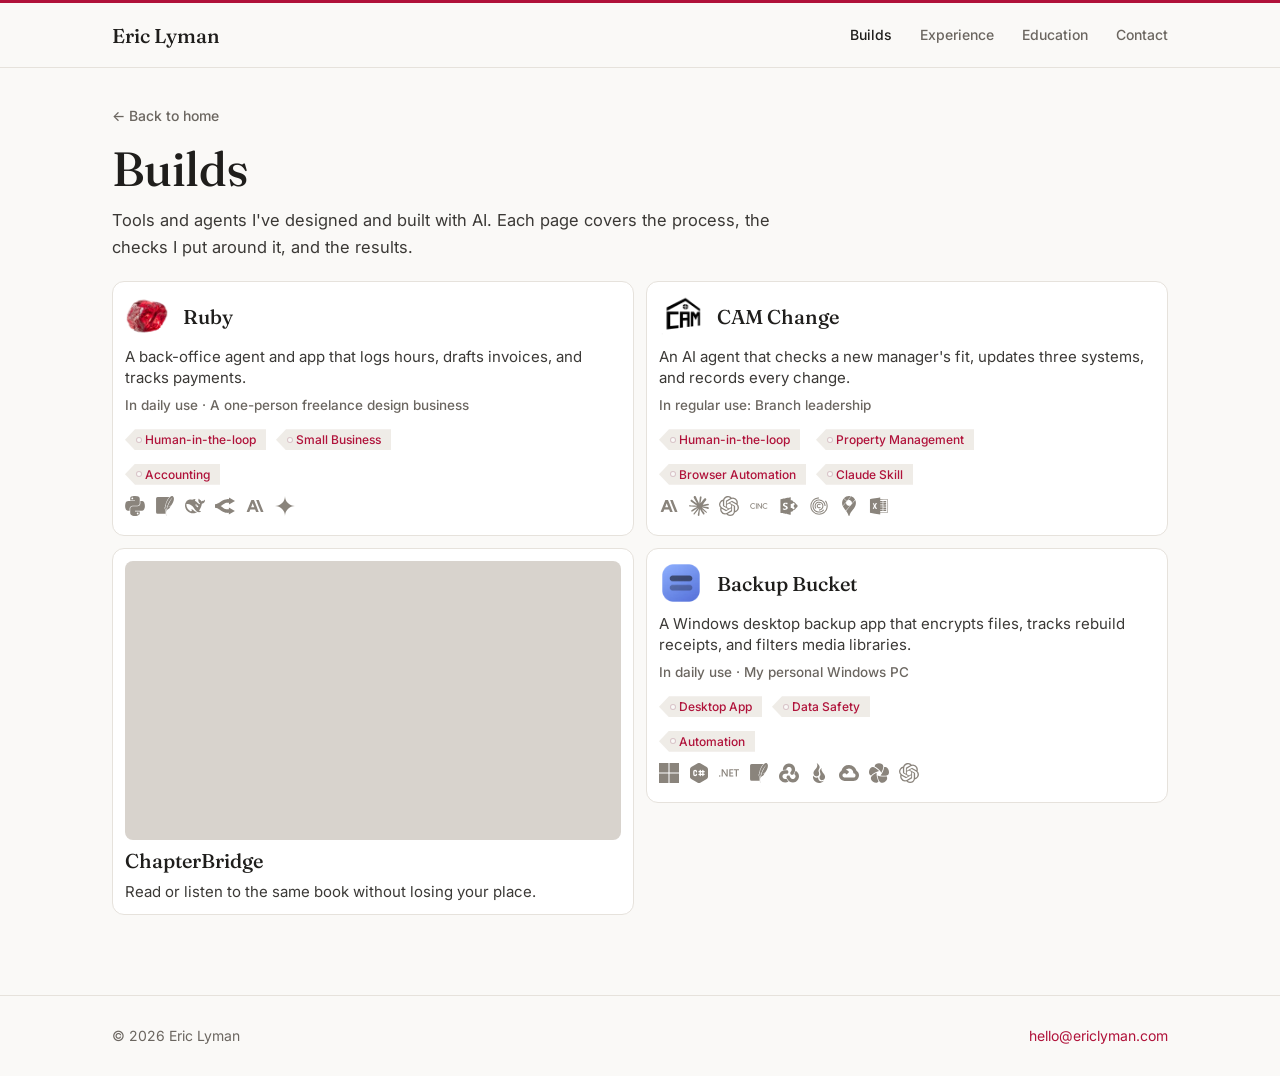
==== commit 4549c7fa: "Scale the Backup Bucket icon to 85 percent inside its slot. Co-authored-by: mezza550 <mezza550@users" ====
--- a/builds/index.html
+++ b/builds/index.html
@@ -83,7 +83,7 @@
         <li>
             <div class="build-card">
               <a class="build-card-link" href="/builds/backup-bucket/">
-                <div class="build-title"><img class="build-icon" src="/img/builds/backup-bucket-icon.webp" alt="Backup Bucket app icon" width="96" height="96"><h2>Backup Bucket</h2></div>
+                <div class="build-title"><img class="build-icon" src="/img/builds/backup-bucket-icon.webp" alt="Backup Bucket app icon" width="96" height="96" style="--icon-scale:0.85"><h2>Backup Bucket</h2></div>
                 <p class="build-line">A Windows desktop backup app that encrypts files, tracks rebuild receipts, and filters media libraries.</p>
                 <p class="build-status">In daily use · My personal Windows PC</p>
                 
--- a/style.css
+++ b/style.css
@@ -161,7 +161,7 @@
 .build-card-extra button{pointer-events:auto}
 .build-thumb{display:block;width:100%;aspect-ratio:16/9;object-fit:cover;border-radius:8px;background:#d8d3cd}
 .build-title{display:grid;grid-template-columns:44px 1fr;column-gap:14px;align-items:center}
-.build-icon{width:44px;height:44px;padding:0;border:0;border-radius:0;background:transparent;object-fit:contain;display:block}
+.build-icon{width:44px;height:44px;padding:0;border:0;border-radius:0;background:transparent;object-fit:contain;display:block;transform:scale(var(--icon-scale,1));transform-origin:center}
 .build-card h2,.build-card h3{font-family:var(--serif);font-weight:500;font-size:20px;line-height:1.25;color:var(--ink);margin:0}
 .build-line,.build-status,.build-metric{margin:0;color:var(--body);font-size:15px;line-height:1.4}
 .build-status{color:var(--muted);font-size:13.5px;font-weight:500}
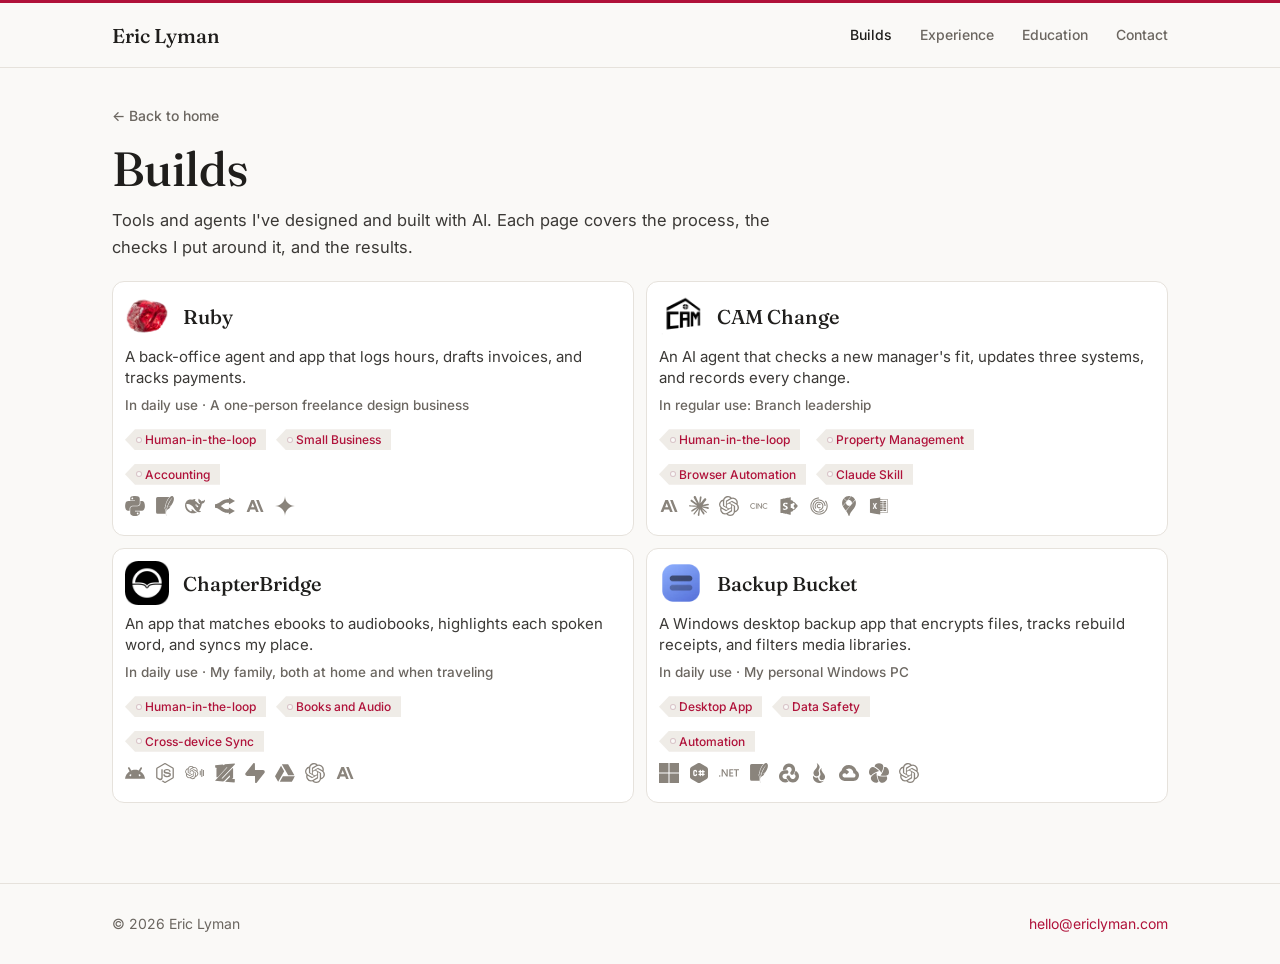
==== commit 8080e176: "Replace the ChapterBridge placeholder with Eric's build page. Co-authored-by: mezza550 <mezza550@use" ====
--- a/builds/index.html
+++ b/builds/index.html
@@ -71,14 +71,18 @@
             </div>
           </li>
         <li>
-            <a class="build-card" href="/builds/chapterbridge/" aria-label="ChapterBridge">
-              <span class="build-thumb" aria-hidden="true"></span>
-                <h2>ChapterBridge</h2>
-                <p class="build-line">Read or listen to the same book without losing your place.</p>
+            <div class="build-card">
+              <a class="build-card-link" href="/builds/chapterbridge/">
+                <div class="build-title"><img class="build-icon" src="/img/builds/chapterbridge-icon.webp" alt="ChapterBridge app icon" width="96" height="96"><h2>ChapterBridge</h2></div>
+                <p class="build-line">An app that matches ebooks to audiobooks, highlights each spoken word, and syncs my place.</p>
+                <p class="build-status">In daily use · My family, both at home and when traveling</p>
                 
-                
-              
-            </a>
+              </a>
+              <div class="build-card-extra">
+                <ul class="build-tags" aria-label="Tags"><li><span class="build-tag">Human-in-the-loop</span></li><li><span class="build-tag">Books and Audio</span></li><li><span class="build-tag">Cross-device Sync</span></li></ul>
+                <ul class="build-tools" aria-label="Tools"><li><button type="button" class="tool-logo" data-tip aria-label="Android" aria-describedby="tip-chapterbridge-card-tool-0"><svg class="tool-svg" viewBox="0 0 24 24" width="20" height="20" aria-hidden="true" focusable="false"><path fill="currentColor" d="M18.4395 5.5586c-.675 1.1664-1.352 2.3318-2.0274 3.498-.0366-.0155-.0742-.0286-.1113-.043-1.8249-.6957-3.484-.8-4.42-.787-1.8551.0185-3.3544.4643-4.2597.8203-.084-.1494-1.7526-3.021-2.0215-3.4864a1.1451 1.1451 0 0 0-.1406-.1914c-.3312-.364-.9054-.4859-1.379-.203-.475.282-.7136.9361-.3886 1.5019 1.9466 3.3696-.0966-.2158 1.9473 3.3593.0172.031-.4946.2642-1.3926 1.0177C2.8987 12.176.452 14.772 0 18.9902h24c-.119-1.1108-.3686-2.099-.7461-3.0683-.7438-1.9118-1.8435-3.2928-2.7402-4.1836a12.1048 12.1048 0 0 0-2.1309-1.6875c.6594-1.122 1.312-2.2559 1.9649-3.3848.2077-.3615.1886-.7956-.0079-1.1191a1.1001 1.1001 0 0 0-.8515-.5332c-.5225-.0536-.9392.3128-1.0488.5449zm-.0391 8.461c.3944.5926.324 1.3306-.1563 1.6503-.4799.3197-1.188.0985-1.582-.4941-.3944-.5927-.324-1.3307.1563-1.6504.4727-.315 1.1812-.1086 1.582.4941zM7.207 13.5273c.4803.3197.5506 1.0577.1563 1.6504-.394.5926-1.1038.8138-1.584.4941-.48-.3197-.5503-1.0577-.1563-1.6504.4008-.6021 1.1087-.8106 1.584-.4941z"/></svg></button><span class="tip" id="tip-chapterbridge-card-tool-0" role="tooltip" hidden>Android</span></li><li><button type="button" class="tool-logo" data-tip aria-label="Node.js" aria-describedby="tip-chapterbridge-card-tool-1"><svg class="tool-svg" viewBox="0 0 24 24" width="20" height="20" aria-hidden="true" focusable="false"><path fill="currentColor" d="M11.998,24c-0.321,0-0.641-0.084-0.922-0.247l-2.936-1.737c-0.438-0.245-0.224-0.332-0.08-0.383 c0.585-0.203,0.703-0.25,1.328-0.604c0.065-0.037,0.151-0.023,0.218,0.017l2.256,1.339c0.082,0.045,0.197,0.045,0.272,0l8.795-5.076 c0.082-0.047,0.134-0.141,0.134-0.238V6.921c0-0.099-0.053-0.192-0.137-0.242l-8.791-5.072c-0.081-0.047-0.189-0.047-0.271,0 L3.075,6.68C2.99,6.729,2.936,6.825,2.936,6.921v10.15c0,0.097,0.054,0.189,0.139,0.235l2.409,1.392 c1.307,0.654,2.108-0.116,2.108-0.89V7.787c0-0.142,0.114-0.253,0.256-0.253h1.115c0.139,0,0.255,0.112,0.255,0.253v10.021 c0,1.745-0.95,2.745-2.604,2.745c-0.508,0-0.909,0-2.026-0.551L2.28,18.675c-0.57-0.329-0.922-0.945-0.922-1.604V6.921 c0-0.659,0.353-1.275,0.922-1.603l8.795-5.082c0.557-0.315,1.296-0.315,1.848,0l8.794,5.082c0.57,0.329,0.924,0.944,0.924,1.603 v10.15c0,0.659-0.354,1.273-0.924,1.604l-8.794,5.078C12.643,23.916,12.324,24,11.998,24z M19.099,13.993 c0-1.9-1.284-2.406-3.987-2.763c-2.731-0.361-3.009-0.548-3.009-1.187c0-0.528,0.235-1.233,2.258-1.233 c1.807,0,2.473,0.389,2.747,1.607c0.024,0.115,0.129,0.199,0.247,0.199h1.141c0.071,0,0.138-0.031,0.186-0.081 c0.048-0.054,0.074-0.123,0.067-0.196c-0.177-2.098-1.571-3.076-4.388-3.076c-2.508,0-4.004,1.058-4.004,2.833 c0,1.925,1.488,2.457,3.895,2.695c2.88,0.282,3.103,0.703,3.103,1.269c0,0.983-0.789,1.402-2.642,1.402 c-2.327,0-2.839-0.584-3.011-1.742c-0.02-0.124-0.126-0.215-0.253-0.215h-1.137c-0.141,0-0.254,0.112-0.254,0.253 c0,1.482,0.806,3.248,4.655,3.248C17.501,17.007,19.099,15.91,19.099,13.993z"/></svg></button><span class="tip" id="tip-chapterbridge-card-tool-1" role="tooltip" hidden>Node.js</span></li><li><button type="button" class="tool-logo" data-tip aria-label="Whisper" aria-describedby="tip-chapterbridge-card-tool-2"><svg class="tool-svg" viewBox="0 0 24 24" width="20" height="20" aria-hidden="true" focusable="false"><g transform="translate(0.2 3.6) scale(0.66)"><path fill="currentColor" d="M22.2819 9.8211a5.9847 5.9847 0 0 0-.5157-4.9108 6.0462 6.0462 0 0 0-6.5098-2.9A6.0651 6.0651 0 0 0 4.9807 4.1818a5.9847 5.9847 0 0 0-3.9977 2.9 6.0462 6.0462 0 0 0 .7427 7.0966 5.98 5.98 0 0 0 .511 4.9107 6.051 6.051 0 0 0 6.5146 2.9001A5.9847 5.9847 0 0 0 13.2599 24a6.0557 6.0557 0 0 0 5.7718-4.2058 5.9894 5.9894 0 0 0 3.9977-2.9001 6.0557 6.0557 0 0 0-.7475-7.0729zm-9.022 12.6081a4.4755 4.4755 0 0 1-2.8764-1.0408l.1419-.0804 4.7783-2.7582a.7948.7948 0 0 0 .3927-.6813v-6.7369l2.02 1.1686a.071.071 0 0 1 .038.052v5.5826a4.504 4.504 0 0 1-4.4945 4.4944zm-9.6607-4.1254a4.4708 4.4708 0 0 1-.5346-3.0137l.142.0852 4.783 2.7582a.7712.7712 0 0 0 .7806 0l5.8428-3.3685v2.3324a.0804.0804 0 0 1-.0332.0615L9.74 19.9502a4.4992 4.4992 0 0 1-6.1408-1.6464zM2.3408 7.8956a4.485 4.485 0 0 1 2.3655-1.9728V11.6a.7664.7664 0 0 0 .3879.6765l5.8144 3.3543-2.0201 1.1685a.0757.0757 0 0 1-.071 0l-4.8303-2.7865A4.504 4.504 0 0 1 2.3408 7.872zm16.5963 3.8558L13.1038 8.364 15.1192 7.2a.0757.0757 0 0 1 .071 0l4.8303 2.7913a4.4944 4.4944 0 0 1-.6765 8.1042v-5.6772a.79.79 0 0 0-.407-.667zm2.0107-3.0231l-.142-.0852-4.7735-2.7818a.7759.7759 0 0 0-.7854 0L9.409 9.2297V6.8974a.0662.0662 0 0 1 .0284-.0615l4.8303-2.7866a4.4992 4.4992 0 0 1 6.6802 4.66zM8.3065 12.863l-2.02-1.1638a.0804.0804 0 0 1-.038-.0567V6.0742a4.4992 4.4992 0 0 1 7.3757-3.4537l-.142.0805L8.704 5.459a.7948.7948 0 0 0-.3927.6813zm1.0976-2.3654l2.602-1.4998 2.6069 1.4998v2.9994l-2.5974 1.4997-2.6067-1.4997Z"/></g><path fill="currentColor" d="M17.7 9.4h1.2v5.2h-1.2zm1.9-2.2h1.2v9.6h-1.2zm1.9 1.3h1.2v7h-1.2z"/></svg></button><span class="tip" id="tip-chapterbridge-card-tool-2" role="tooltip" hidden>Whisper</span></li><li><button type="button" class="tool-logo" data-tip aria-label="FFmpeg" aria-describedby="tip-chapterbridge-card-tool-3"><svg class="tool-svg" viewBox="0 0 24 24" width="20" height="20" aria-hidden="true" focusable="false"><path fill="currentColor" d="M21.72 17.91V6.5l-.53-.49L9.05 18.52l-1.29-.06L24 1.53l-.33-.95-11.93 1-5.75 6.6v-.23l4.7-5.39-1.38-.77-9.11.77v2.85l1.91.46v.01l.19-.01-.56.66v10.6c.609-.126 1.22-.241 1.83-.36L14.12 5.22l.83-.04L0 21.44l9.67.82 1.35-.77 6.82-6.74v2.15l-5.72 5.57 11.26.95.35-.94v-3.16l-3.29-.18c.434-.403.858-.816 1.28-1.23z"/></svg></button><span class="tip" id="tip-chapterbridge-card-tool-3" role="tooltip" hidden>FFmpeg</span></li><li><button type="button" class="tool-logo" data-tip aria-label="Supabase" aria-describedby="tip-chapterbridge-card-tool-4"><svg class="tool-svg" viewBox="0 0 24 24" width="20" height="20" aria-hidden="true" focusable="false"><path fill="currentColor" d="M11.9 1.036c-.015-.986-1.26-1.41-1.874-.637L.764 12.05C-.33 13.427.65 15.455 2.409 15.455h9.579l.113 7.51c.014.985 1.259 1.408 1.873.636l9.262-11.653c1.093-1.375.113-3.403-1.645-3.403h-9.642z"/></svg></button><span class="tip" id="tip-chapterbridge-card-tool-4" role="tooltip" hidden>Supabase</span></li><li><button type="button" class="tool-logo" data-tip aria-label="Google Drive" aria-describedby="tip-chapterbridge-card-tool-5"><svg class="tool-svg" viewBox="0 0 24 24" width="20" height="20" aria-hidden="true" focusable="false"><path fill="currentColor" d="M12.01 1.485c-2.082 0-3.754.02-3.743.047.01.02 1.708 3.001 3.774 6.62l3.76 6.574h3.76c2.081 0 3.753-.02 3.742-.047-.005-.02-1.708-3.001-3.775-6.62l-3.76-6.574zm-4.76 1.73a789.828 789.861 0 0 0-3.63 6.319L0 15.868l1.89 3.298 1.885 3.297 3.62-6.335 3.618-6.33-1.88-3.287C8.1 4.704 7.255 3.22 7.25 3.214zm2.259 12.653-.203.348c-.114.198-.96 1.672-1.88 3.287a423.93 423.948 0 0 1-1.698 2.97c-.01.026 3.24.042 7.222.042h7.244l1.796-3.157c.992-1.734 1.85-3.23 1.906-3.323l.104-.167h-7.249z"/></svg></button><span class="tip" id="tip-chapterbridge-card-tool-5" role="tooltip" hidden>Google Drive</span></li><li><button type="button" class="tool-logo" data-tip aria-label="Codex" aria-describedby="tip-chapterbridge-card-tool-6"><svg class="tool-svg" viewBox="0 0 24 24" width="20" height="20" aria-hidden="true" focusable="false"><path fill="currentColor" d="M22.2819 9.8211a5.9847 5.9847 0 0 0-.5157-4.9108 6.0462 6.0462 0 0 0-6.5098-2.9A6.0651 6.0651 0 0 0 4.9807 4.1818a5.9847 5.9847 0 0 0-3.9977 2.9 6.0462 6.0462 0 0 0 .7427 7.0966 5.98 5.98 0 0 0 .511 4.9107 6.051 6.051 0 0 0 6.5146 2.9001A5.9847 5.9847 0 0 0 13.2599 24a6.0557 6.0557 0 0 0 5.7718-4.2058 5.9894 5.9894 0 0 0 3.9977-2.9001 6.0557 6.0557 0 0 0-.7475-7.0729zm-9.022 12.6081a4.4755 4.4755 0 0 1-2.8764-1.0408l.1419-.0804 4.7783-2.7582a.7948.7948 0 0 0 .3927-.6813v-6.7369l2.02 1.1686a.071.071 0 0 1 .038.052v5.5826a4.504 4.504 0 0 1-4.4945 4.4944zm-9.6607-4.1254a4.4708 4.4708 0 0 1-.5346-3.0137l.142.0852 4.783 2.7582a.7712.7712 0 0 0 .7806 0l5.8428-3.3685v2.3324a.0804.0804 0 0 1-.0332.0615L9.74 19.9502a4.4992 4.4992 0 0 1-6.1408-1.6464zM2.3408 7.8956a4.485 4.485 0 0 1 2.3655-1.9728V11.6a.7664.7664 0 0 0 .3879.6765l5.8144 3.3543-2.0201 1.1685a.0757.0757 0 0 1-.071 0l-4.8303-2.7865A4.504 4.504 0 0 1 2.3408 7.872zm16.5963 3.8558L13.1038 8.364 15.1192 7.2a.0757.0757 0 0 1 .071 0l4.8303 2.7913a4.4944 4.4944 0 0 1-.6765 8.1042v-5.6772a.79.79 0 0 0-.407-.667zm2.0107-3.0231l-.142-.0852-4.7735-2.7818a.7759.7759 0 0 0-.7854 0L9.409 9.2297V6.8974a.0662.0662 0 0 1 .0284-.0615l4.8303-2.7866a4.4992 4.4992 0 0 1 6.6802 4.66zM8.3065 12.863l-2.02-1.1638a.0804.0804 0 0 1-.038-.0567V6.0742a4.4992 4.4992 0 0 1 7.3757-3.4537l-.142.0805L8.704 5.459a.7948.7948 0 0 0-.3927.6813zm1.0976-2.3654l2.602-1.4998 2.6069 1.4998v2.9994l-2.5974 1.4997-2.6067-1.4997Z"/></svg></button><span class="tip" id="tip-chapterbridge-card-tool-6" role="tooltip" hidden>Codex</span></li><li><button type="button" class="tool-logo" data-tip aria-label="Claude Code" aria-describedby="tip-chapterbridge-card-tool-7"><svg class="tool-svg" viewBox="0 0 24 24" width="20" height="20" aria-hidden="true" focusable="false"><path fill="currentColor" fill-rule="evenodd" d="M1.97 19.17C1.88 19.11 1.88 19.08 1.95 19.05C2.01 19.02 2.05 18.96 2.05 18.90C2.05 18.84 2.08 18.79 2.12 18.79C2.15 18.79 2.21 18.65 2.23 18.48C2.26 18.31 2.31 18.17 2.35 18.17C2.39 18.17 2.44 18.00 2.47 17.79C2.50 17.57 2.56 17.40 2.60 17.40C2.63 17.40 2.67 17.35 2.67 17.28C2.67 17.22 2.70 17.17 2.73 17.17C2.77 17.17 2.82 17.03 2.85 16.86C2.88 16.69 2.93 16.55 2.97 16.55C3.01 16.55 3.06 16.41 3.09 16.24C3.12 16.07 3.17 15.93 3.21 15.93C3.24 15.93 3.29 15.80 3.32 15.63C3.35 15.46 3.41 15.32 3.44 15.32C3.48 15.32 3.51 15.25 3.51 15.16C3.51 15.08 3.55 15.01 3.59 15.01C3.63 15.01 3.69 14.87 3.72 14.70C3.74 14.53 3.80 14.39 3.83 14.39C3.87 14.39 3.92 14.25 3.95 14.08C3.97 13.91 4.03 13.77 4.06 13.77C4.10 13.77 4.13 13.72 4.13 13.66C4.13 13.59 4.16 13.54 4.20 13.54C4.24 13.54 4.29 13.40 4.32 13.23C4.34 13.06 4.39 12.93 4.43 12.93C4.47 12.93 4.52 12.79 4.55 12.62C4.57 12.45 4.63 12.31 4.67 12.31C4.70 12.31 4.76 12.13 4.79 11.92C4.82 11.71 4.87 11.54 4.91 11.54C4.95 11.54 4.98 11.49 4.98 11.42C4.98 11.36 5.01 11.31 5.05 11.31C5.09 11.31 5.14 11.17 5.17 11.00C5.20 10.83 5.25 10.69 5.29 10.69C5.32 10.69 5.38 10.55 5.40 10.38C5.43 10.21 5.49 10.07 5.53 10.07C5.57 10.07 5.60 10.00 5.60 9.92C5.60 9.83 5.63 9.76 5.67 9.76C5.72 9.76 5.77 9.62 5.80 9.45C5.83 9.28 5.88 9.15 5.91 9.15C5.95 9.15 6.00 9.01 6.03 8.84C6.06 8.67 6.11 8.53 6.15 8.53C6.18 8.53 6.23 8.39 6.26 8.22C6.29 8.05 6.34 7.91 6.38 7.91C6.42 7.91 6.45 7.86 6.45 7.80C6.45 7.73 6.48 7.68 6.51 7.68C6.55 7.68 6.60 7.54 6.63 7.37C6.66 7.20 6.71 7.06 6.75 7.06C6.78 7.06 6.83 6.92 6.86 6.75C6.89 6.58 6.94 6.45 6.99 6.45C7.03 6.45 7.06 6.36 7.06 6.25C7.06 6.15 7.09 6.06 7.13 6.06C7.17 6.06 7.23 5.92 7.26 5.75C7.28 5.58 7.34 5.44 7.38 5.44C7.42 5.44 7.45 5.38 7.45 5.30C7.45 5.22 7.51 5.08 7.59 4.99C7.73 4.83 7.80 4.83 9.26 4.83C10.93 4.83 10.94 4.83 11.03 5.31C11.06 5.47 11.11 5.60 11.15 5.60C11.18 5.60 11.23 5.74 11.26 5.91C11.29 6.08 11.34 6.21 11.37 6.21C11.41 6.21 11.46 6.35 11.49 6.52C11.52 6.69 11.57 6.83 11.62 6.83C11.66 6.83 11.69 6.92 11.69 7.02C11.69 7.13 11.72 7.22 11.76 7.22C11.80 7.22 11.85 7.34 11.88 7.49C11.91 7.64 11.96 7.76 11.99 7.76C12.03 7.76 12.08 7.90 12.11 8.07C12.13 8.24 12.19 8.37 12.23 8.37C12.27 8.37 12.31 8.46 12.31 8.57C12.31 8.67 12.34 8.76 12.38 8.76C12.43 8.76 12.48 8.90 12.51 9.07C12.54 9.24 12.59 9.38 12.63 9.38C12.66 9.38 12.71 9.52 12.74 9.69C12.77 9.86 12.82 9.99 12.86 9.99C12.89 9.99 12.95 10.13 12.97 10.30C13.00 10.47 13.05 10.61 13.09 10.61C13.13 10.61 13.16 10.66 13.16 10.73C13.16 10.79 13.19 10.84 13.22 10.84C13.26 10.84 13.31 10.98 13.34 11.15C13.37 11.32 13.42 11.46 13.46 11.46C13.49 11.46 13.55 11.60 13.57 11.77C13.60 11.94 13.66 12.08 13.70 12.08C13.74 12.08 13.77 12.16 13.77 12.27C13.77 12.38 13.81 12.46 13.85 12.46C13.89 12.46 13.94 12.58 13.97 12.73C14.00 12.88 14.05 13.00 14.08 13.00C14.11 13.00 14.16 13.14 14.19 13.31C14.22 13.48 14.27 13.62 14.31 13.62C14.34 13.62 14.39 13.76 14.42 13.93C14.45 14.10 14.50 14.24 14.55 14.24C14.59 14.24 14.62 14.32 14.62 14.43C14.62 14.54 14.66 14.62 14.70 14.62C14.74 14.62 14.80 14.76 14.82 14.93C14.85 15.10 14.90 15.24 14.94 15.24C14.98 15.24 15.03 15.38 15.06 15.55C15.08 15.72 15.14 15.86 15.17 15.86C15.21 15.86 15.24 15.91 15.24 15.97C15.24 16.04 15.27 16.09 15.31 16.09C15.34 16.09 15.40 16.23 15.42 16.40C15.45 16.57 15.50 16.71 15.54 16.71C15.58 16.71 15.63 16.84 15.66 17.01C15.68 17.18 15.73 17.32 15.77 17.32C15.81 17.32 15.86 17.46 15.89 17.63C15.91 17.80 15.97 17.94 16.01 17.94C16.05 17.94 16.09 18.01 16.09 18.09C16.09 18.18 16.12 18.25 16.16 18.25C16.20 18.25 16.25 18.39 16.28 18.56C16.31 18.73 16.37 18.87 16.40 18.87C16.44 18.87 16.47 18.95 16.47 19.06L16.47 19.25L14.89 19.25C13.54 19.25 13.31 19.23 13.31 19.14C13.31 19.07 13.28 19.02 13.23 19.02C13.19 19.02 13.16 18.97 13.16 18.90C13.16 18.84 13.13 18.79 13.09 18.79C13.05 18.79 12.99 18.62 12.96 18.40C12.94 18.19 12.88 18.02 12.84 18.02C12.80 18.02 12.75 17.88 12.72 17.71C12.70 17.54 12.64 17.40 12.61 17.40C12.57 17.40 12.52 17.26 12.49 17.09C12.47 16.92 12.41 16.78 12.38 16.78C12.34 16.78 12.31 16.71 12.31 16.63C12.31 16.54 12.27 16.47 12.23 16.47C12.19 16.47 12.15 16.42 12.15 16.36C12.15 16.26 11.79 16.24 9.20 16.26L6.25 16.28L6.23 16.49C6.22 16.61 6.17 16.71 6.13 16.71C6.09 16.71 6.04 16.84 6.01 17.01C5.99 17.18 5.93 17.32 5.90 17.32C5.86 17.32 5.81 17.46 5.78 17.63C5.75 17.80 5.70 17.94 5.66 17.94C5.63 17.94 5.60 18.01 5.60 18.09C5.60 18.18 5.57 18.25 5.53 18.25C5.49 18.25 5.43 18.39 5.40 18.56C5.38 18.73 5.32 18.87 5.29 18.87C5.25 18.87 5.21 18.94 5.20 19.04C5.17 19.21 5.16 19.21 3.63 19.23C2.63 19.24 2.05 19.22 1.97 19.17ZM19.02 19.14C19.02 19.07 18.99 19.02 18.94 19.02C18.90 19.02 18.85 18.88 18.82 18.71C18.79 18.54 18.74 18.40 18.70 18.40C18.67 18.40 18.61 18.26 18.59 18.09C18.56 17.92 18.51 17.79 18.47 17.79C18.43 17.79 18.40 17.73 18.40 17.67C18.40 17.61 18.37 17.55 18.33 17.55C18.29 17.55 18.24 17.38 18.21 17.17C18.18 16.96 18.13 16.78 18.09 16.78C18.05 16.78 18.00 16.66 17.97 16.51C17.95 16.36 17.90 16.24 17.86 16.24C17.83 16.24 17.78 16.10 17.75 15.93C17.72 15.76 17.66 15.63 17.62 15.63C17.59 15.63 17.55 15.56 17.55 15.47C17.55 15.39 17.52 15.32 17.49 15.32C17.45 15.32 17.39 15.20 17.37 15.05C17.34 14.90 17.29 14.78 17.25 14.78C17.22 14.78 17.17 14.64 17.14 14.47C17.11 14.30 17.06 14.16 17.01 14.16C16.97 14.16 16.94 14.07 16.94 13.97C16.94 13.86 16.90 13.77 16.86 13.77C16.82 13.77 16.76 13.64 16.74 13.47C16.71 13.30 16.66 13.16 16.62 13.16C16.58 13.16 16.53 13.02 16.50 12.85C16.48 12.68 16.42 12.54 16.39 12.54C16.35 12.54 16.30 12.40 16.27 12.23C16.25 12.06 16.19 11.92 16.16 11.92C16.12 11.92 16.09 11.87 16.09 11.81C16.09 11.74 16.06 11.69 16.02 11.69C15.98 11.69 15.93 11.54 15.90 11.34C15.87 11.15 15.82 11.00 15.78 11.00C15.75 11.00 15.69 10.86 15.66 10.69C15.64 10.52 15.58 10.38 15.55 10.38C15.51 10.38 15.46 10.24 15.43 10.07C15.40 9.90 15.35 9.76 15.31 9.76C15.27 9.76 15.24 9.71 15.24 9.65C15.24 9.58 15.21 9.53 15.17 9.53C15.14 9.53 15.08 9.39 15.06 9.22C15.03 9.05 14.98 8.91 14.94 8.91C14.90 8.91 14.85 8.78 14.82 8.61C14.80 8.44 14.74 8.30 14.70 8.30C14.66 8.30 14.62 8.21 14.62 8.10C14.62 8.00 14.59 7.91 14.55 7.91C14.50 7.91 14.45 7.77 14.42 7.60C14.39 7.43 14.34 7.29 14.31 7.29C14.27 7.29 14.22 7.16 14.19 6.99C14.16 6.82 14.11 6.68 14.07 6.68C14.04 6.68 13.99 6.54 13.96 6.37C13.93 6.20 13.88 6.06 13.84 6.06C13.80 6.06 13.77 6.01 13.77 5.94C13.77 5.88 13.74 5.83 13.71 5.83C13.67 5.83 13.61 5.67 13.59 5.48C13.56 5.29 13.50 5.13 13.46 5.13C13.42 5.13 13.39 5.06 13.39 4.98C13.39 4.83 13.44 4.83 14.93 4.83C16.40 4.83 16.47 4.83 16.51 4.98C16.54 5.06 16.59 5.13 16.63 5.13C16.66 5.13 16.72 5.27 16.74 5.44C16.77 5.61 16.83 5.75 16.87 5.75C16.91 5.75 16.94 5.82 16.94 5.91C16.94 5.99 16.97 6.06 17.00 6.06C17.04 6.06 17.09 6.20 17.12 6.37C17.15 6.54 17.20 6.68 17.24 6.68C17.27 6.68 17.33 6.82 17.35 6.99C17.38 7.16 17.44 7.29 17.48 7.29C17.52 7.29 17.55 7.38 17.55 7.49C17.55 7.59 17.59 7.68 17.63 7.68C17.67 7.68 17.73 7.82 17.76 7.99C17.78 8.16 17.84 8.30 17.87 8.30C17.91 8.30 17.96 8.44 17.99 8.61C18.01 8.78 18.07 8.91 18.10 8.91C18.14 8.91 18.19 9.05 18.22 9.22C18.25 9.39 18.30 9.53 18.34 9.53C18.37 9.53 18.40 9.58 18.40 9.65C18.40 9.71 18.43 9.76 18.47 9.76C18.51 9.76 18.57 9.90 18.60 10.07C18.62 10.24 18.68 10.38 18.71 10.38C18.75 10.38 18.80 10.52 18.83 10.69C18.86 10.86 18.91 11.00 18.95 11.00C18.99 11.00 19.02 11.07 19.02 11.15C19.02 11.24 19.05 11.31 19.10 11.31C19.14 11.31 19.19 11.44 19.22 11.61C19.25 11.78 19.30 11.92 19.33 11.92C19.36 11.92 19.41 12.06 19.44 12.23C19.46 12.40 19.51 12.54 19.55 12.54C19.59 12.54 19.64 12.68 19.67 12.85C19.69 13.02 19.75 13.16 19.79 13.16C19.83 13.16 19.87 13.24 19.87 13.35C19.87 13.46 19.90 13.54 19.94 13.54C19.99 13.54 20.04 13.68 20.07 13.85C20.10 14.02 20.15 14.16 20.19 14.16C20.22 14.16 20.27 14.30 20.30 14.47C20.33 14.64 20.38 14.78 20.42 14.78C20.46 14.78 20.49 14.83 20.49 14.89C20.49 14.96 20.52 15.01 20.56 15.01C20.59 15.01 20.65 15.15 20.68 15.32C20.71 15.49 20.76 15.63 20.79 15.63C20.83 15.63 20.88 15.76 20.91 15.93C20.94 16.10 20.99 16.24 21.02 16.24C21.06 16.24 21.11 16.36 21.14 16.51C21.16 16.66 21.22 16.78 21.26 16.78C21.30 16.78 21.33 16.87 21.33 16.98C21.33 17.08 21.37 17.17 21.41 17.17C21.45 17.17 21.51 17.31 21.54 17.48C21.56 17.65 21.61 17.79 21.64 17.79C21.67 17.79 21.72 17.92 21.75 18.09C21.78 18.26 21.83 18.40 21.88 18.40C21.92 18.40 21.95 18.49 21.95 18.59C21.95 18.69 21.99 18.79 22.03 18.80C22.07 18.82 22.11 18.91 22.12 19.02L22.14 19.21L20.58 19.23C19.23 19.25 19.02 19.24 19.02 19.14ZM11.02 13.29C10.99 13.15 10.94 13.03 10.91 13.02C10.87 13.00 10.84 12.92 10.84 12.84C10.84 12.76 10.81 12.69 10.77 12.69C10.72 12.69 10.67 12.56 10.64 12.39C10.61 12.22 10.56 12.08 10.53 12.08C10.49 12.08 10.44 11.94 10.41 11.77C10.38 11.60 10.33 11.46 10.29 11.46C10.26 11.46 10.23 11.37 10.23 11.27C10.23 11.16 10.19 11.07 10.15 11.07C10.11 11.07 10.05 10.94 10.02 10.77C10.00 10.60 9.94 10.46 9.91 10.46C9.87 10.46 9.82 10.32 9.79 10.15C9.77 9.98 9.72 9.84 9.68 9.84C9.65 9.84 9.60 9.70 9.57 9.53C9.54 9.36 9.49 9.22 9.45 9.22C9.41 9.22 9.38 9.17 9.38 9.10C9.38 9.03 9.33 8.93 9.26 8.86C9.16 8.76 9.15 8.76 9.15 8.87C9.15 8.94 9.11 8.99 9.08 8.99C9.04 8.99 8.98 9.17 8.95 9.38C8.92 9.59 8.87 9.76 8.83 9.76C8.79 9.76 8.76 9.81 8.76 9.88C8.76 9.94 8.73 9.99 8.69 9.99C8.66 9.99 8.60 10.13 8.58 10.30C8.55 10.47 8.50 10.61 8.46 10.61C8.42 10.61 8.37 10.77 8.34 10.96C8.31 11.15 8.26 11.31 8.22 11.31C8.18 11.31 8.12 11.44 8.10 11.61C8.07 11.78 8.02 11.92 7.98 11.92C7.94 11.92 7.91 11.97 7.91 12.04C7.91 12.10 7.88 12.15 7.84 12.15C7.81 12.15 7.75 12.32 7.72 12.52C7.69 12.72 7.63 12.91 7.59 12.93C7.55 12.96 7.50 13.10 7.47 13.26L7.43 13.54L9.25 13.54L11.07 13.54L11.02 13.29Z"/></svg></button><span class="tip" id="tip-chapterbridge-card-tool-7" role="tooltip" hidden>Claude Code</span></li></ul>
+              </div>
+            </div>
           </li>
         <li>
             <div class="build-card">
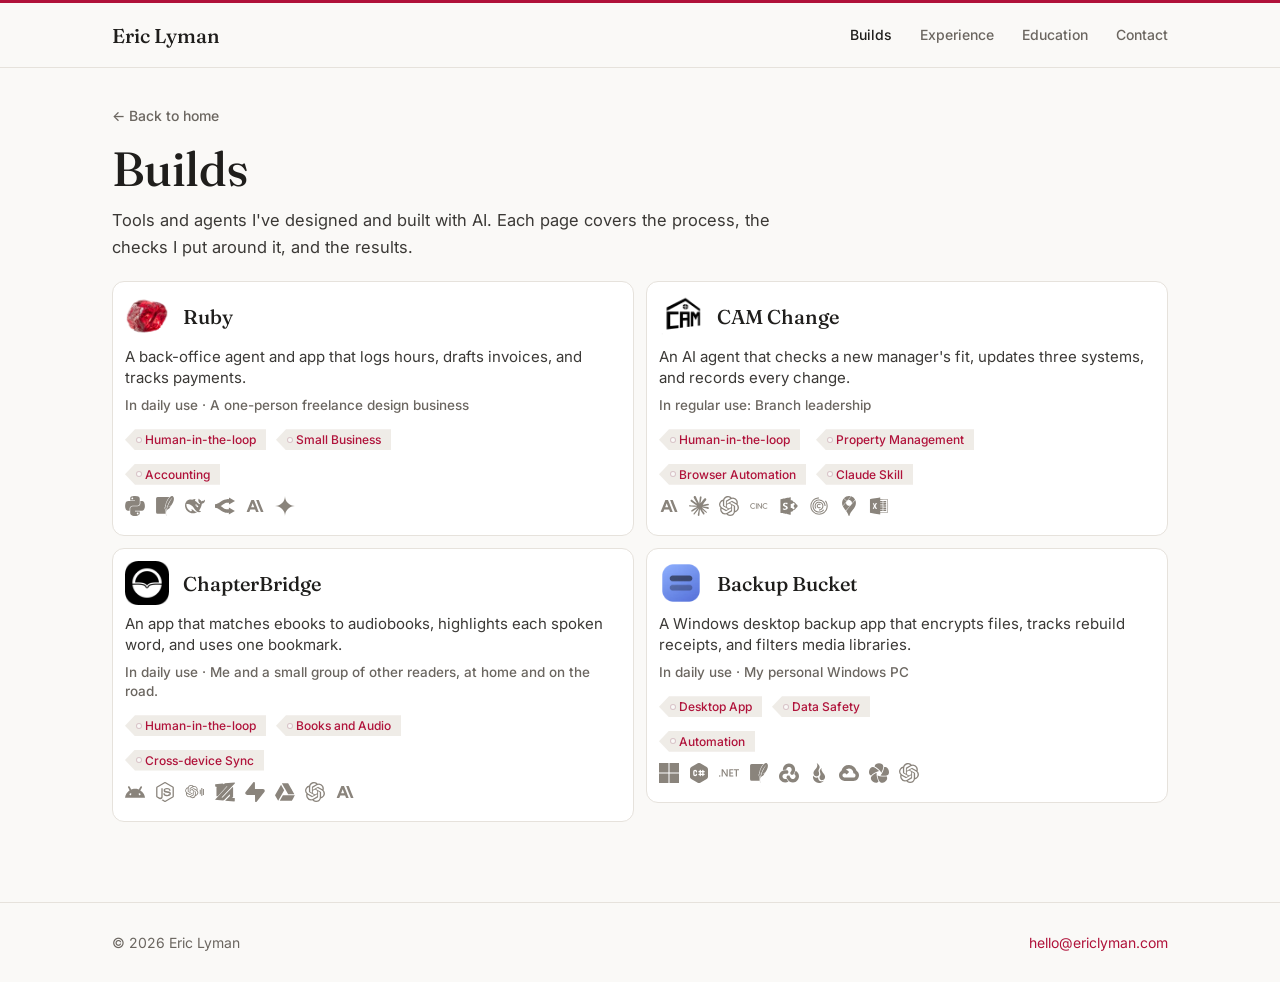
==== commit 12ee3a1c: "Update the ChapterBridge card line, fact strip, and result tiles. Co-authored-by: mezza550 <mezza550" ====
--- a/builds/index.html
+++ b/builds/index.html
@@ -74,8 +74,8 @@
             <div class="build-card">
               <a class="build-card-link" href="/builds/chapterbridge/">
                 <div class="build-title"><img class="build-icon" src="/img/builds/chapterbridge-icon.webp" alt="ChapterBridge app icon" width="96" height="96"><h2>ChapterBridge</h2></div>
-                <p class="build-line">An app that matches ebooks to audiobooks, highlights each spoken word, and syncs my place.</p>
-                <p class="build-status">In daily use · My family, both at home and when traveling</p>
+                <p class="build-line">An app that matches ebooks to audiobooks, highlights each spoken word, and uses one bookmark.</p>
+                <p class="build-status">In daily use · Me and a small group of other readers, at home and on the road.</p>
                 
               </a>
               <div class="build-card-extra">
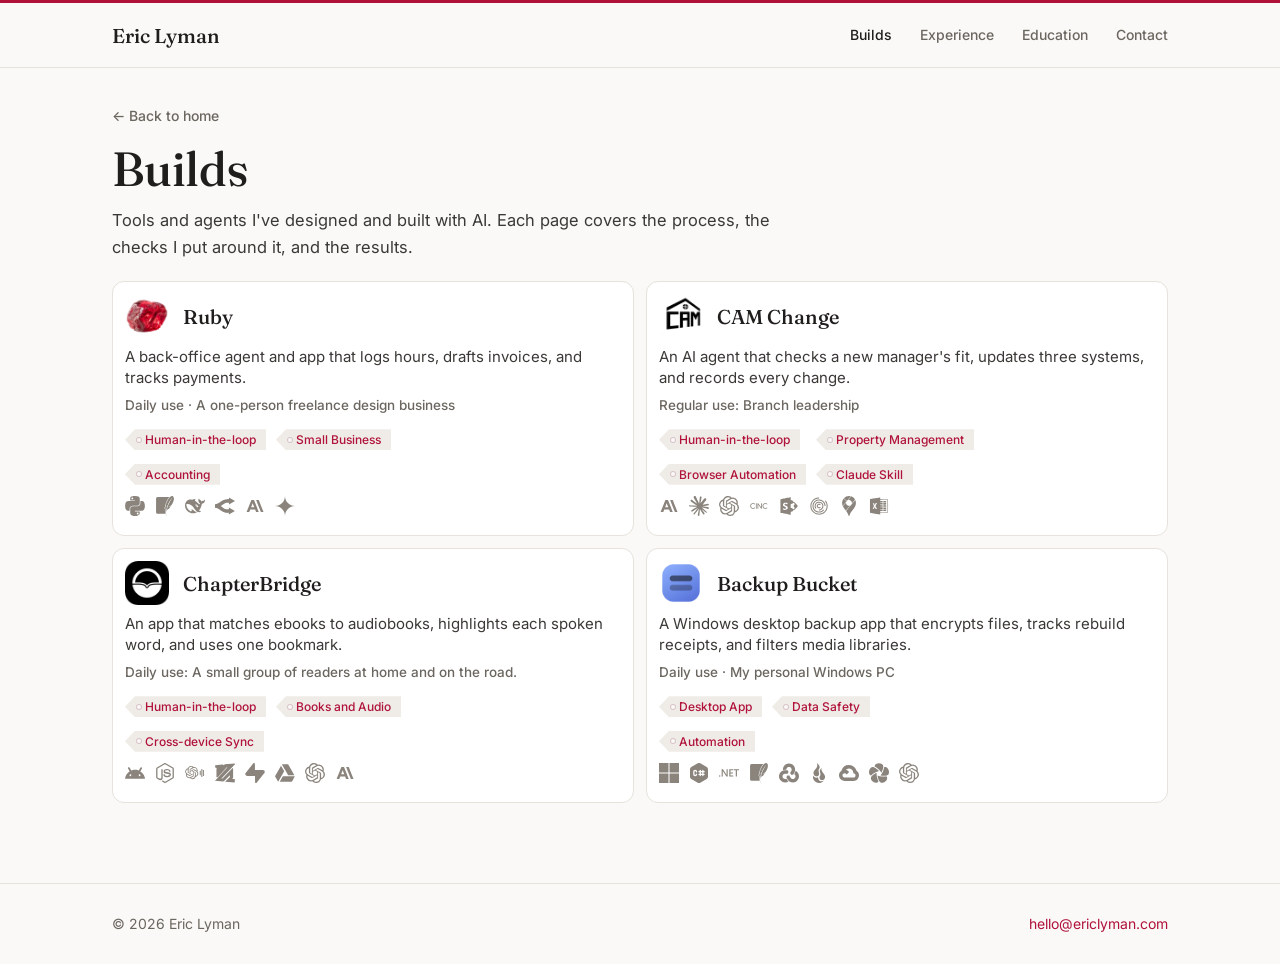
==== commit 446a708c: "Shorten build statuses to Daily use and Regular use. Co-authored-by: mezza550 <mezza550@users.norepl" ====
--- a/builds/index.html
+++ b/builds/index.html
@@ -47,7 +47,7 @@
               <a class="build-card-link" href="/builds/ruby/">
                 <div class="build-title"><img class="build-icon" src="/img/builds/ruby-icon.webp" alt="Ruby gemstone icon" width="96" height="96"><h2>Ruby</h2></div>
                 <p class="build-line">A back-office agent and app that logs hours, drafts invoices, and tracks payments.</p>
-                <p class="build-status">In daily use · A one-person freelance design business</p>
+                <p class="build-status">Daily use · A one-person freelance design business</p>
                 
               </a>
               <div class="build-card-extra">
@@ -61,7 +61,7 @@
               <a class="build-card-link" href="/builds/cam-change/">
                 <div class="build-title"><img class="build-icon" src="/img/builds/cam-change-icon.webp" alt="CAM Change logo" width="96" height="96"><h2>CAM Change</h2></div>
                 <p class="build-line">An AI agent that checks a new manager's fit, updates three systems, and records every change.</p>
-                <p class="build-status">In regular use: Branch leadership</p>
+                <p class="build-status">Regular use: Branch leadership</p>
                 
               </a>
               <div class="build-card-extra">
@@ -75,7 +75,7 @@
               <a class="build-card-link" href="/builds/chapterbridge/">
                 <div class="build-title"><img class="build-icon" src="/img/builds/chapterbridge-icon.webp" alt="ChapterBridge app icon" width="96" height="96"><h2>ChapterBridge</h2></div>
                 <p class="build-line">An app that matches ebooks to audiobooks, highlights each spoken word, and uses one bookmark.</p>
-                <p class="build-status">In daily use · Me and a small group of other readers, at home and on the road.</p>
+                <p class="build-status">Daily use: A small group of readers at home and on the road.</p>
                 
               </a>
               <div class="build-card-extra">
@@ -89,7 +89,7 @@
               <a class="build-card-link" href="/builds/backup-bucket/">
                 <div class="build-title"><img class="build-icon" src="/img/builds/backup-bucket-icon.webp" alt="Backup Bucket app icon" width="96" height="96" style="--icon-scale:0.85"><h2>Backup Bucket</h2></div>
                 <p class="build-line">A Windows desktop backup app that encrypts files, tracks rebuild receipts, and filters media libraries.</p>
-                <p class="build-status">In daily use · My personal Windows PC</p>
+                <p class="build-status">Daily use · My personal Windows PC</p>
                 
               </a>
               <div class="build-card-extra">
--- a/style.css
+++ b/style.css
@@ -263,6 +263,7 @@
 .build-block .shot-thumbs li{margin:0;padding:0}
 .build-block .shot-thumbs li::before{content:none}
 .shot-frame{display:block;aspect-ratio:3799 / 1980;overflow:hidden;border:1px solid var(--line);border-radius:12px;background:var(--stone);box-shadow:0 8px 22px rgba(31,30,28,.08)}
+.shot-frame--portrait{aspect-ratio:220 / 284}
 .shot-feature{margin:0 0 16px}
 .shot-placeholder{display:grid;place-items:center;width:100%;border:1px solid var(--line);border-radius:12px;background:var(--stone);color:var(--muted);font-size:12px;font-weight:600;letter-spacing:.06em;text-transform:uppercase}
 .shot-placeholder--feature{aspect-ratio:1240 / 820}
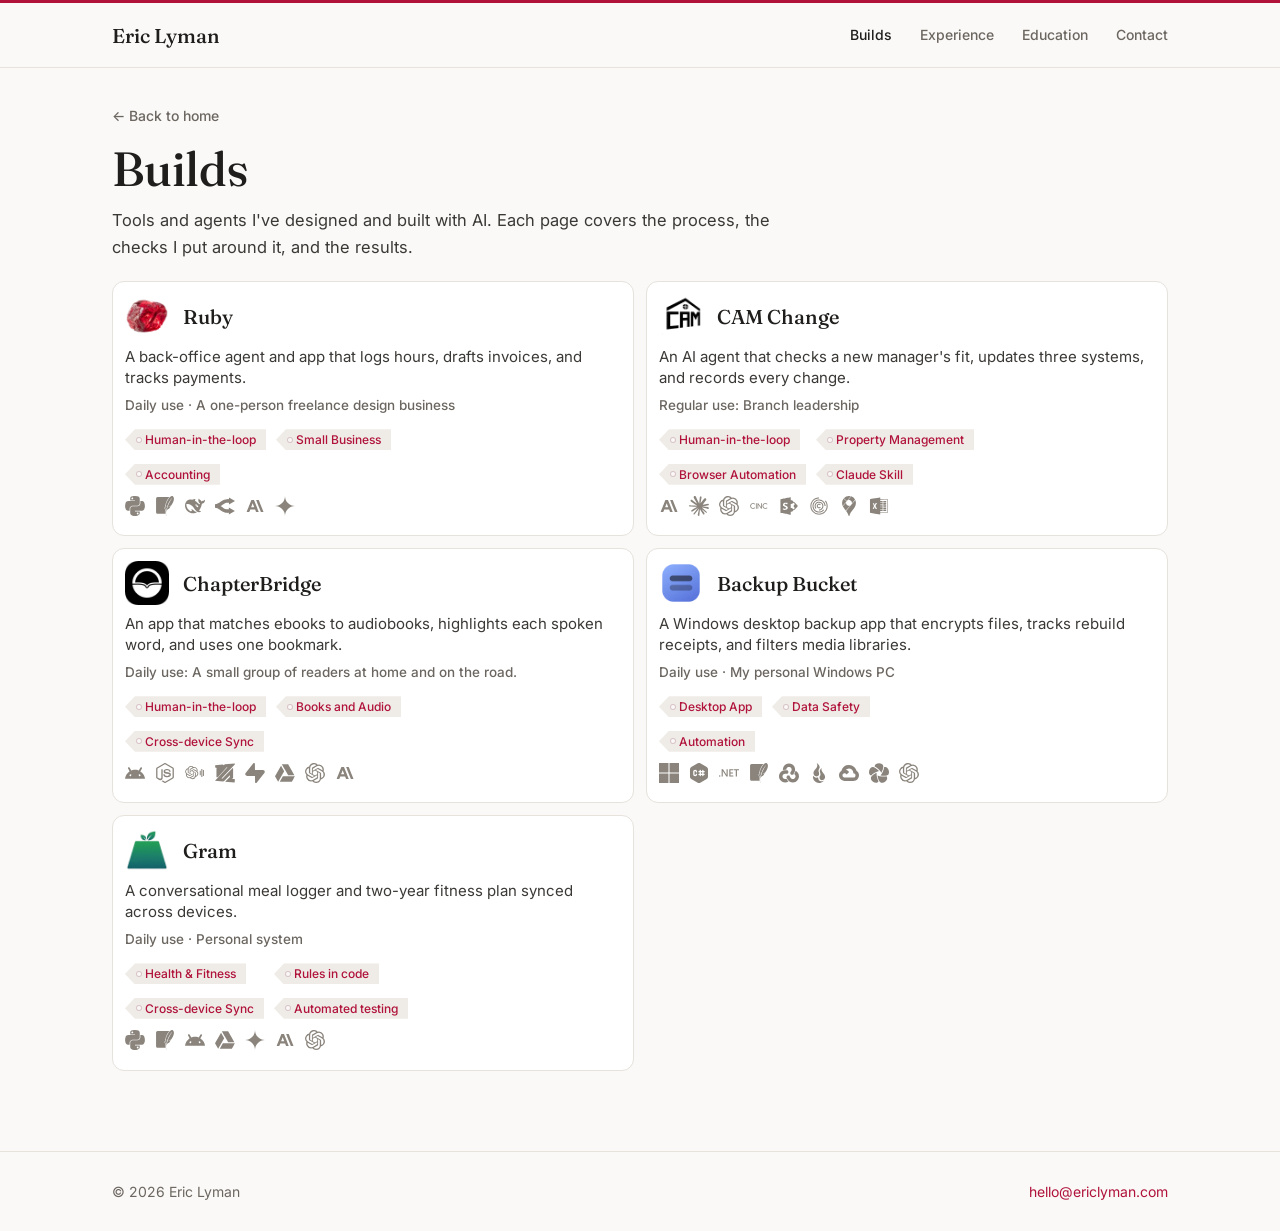
==== commit cf5cdf76: "Add Gram build page, transparent logo, and streamlined UI gallery" ====
--- a/builds/index.html
+++ b/builds/index.html
@@ -18,6 +18,10 @@
   <meta name="twitter:description" content="Tools and agents I've designed and built with AI. Each page covers the process, the checks I put around it, and the results.">
   <meta name="twitter:image" content="https://ericlyman.com/img/og-default.png">
   <meta name="theme-color" content="#faf9f7">
+  <link rel="icon" type="image/png" sizes="64x64" href="/favicon-light.png" media="(prefers-color-scheme: light)">
+  <link rel="icon" type="image/png" sizes="64x64" href="/favicon-dark.png" media="(prefers-color-scheme: dark)">
+  <link rel="icon" href="/favicon.ico" sizes="any">
+  <link rel="apple-touch-icon" sizes="180x180" href="/apple-touch-icon.png">
   <link rel="preconnect" href="https://fonts.googleapis.com">
   <link rel="preconnect" href="https://fonts.gstatic.com" crossorigin>
   <link href="https://fonts.googleapis.com/css2?family=Fraunces:opsz,wght@9..144,400;9..144,500;9..144,600&family=Inter:wght@400;500;600&display=swap" rel="stylesheet">
@@ -98,6 +102,20 @@
               </div>
             </div>
           </li>
+        <li>
+            <div class="build-card">
+              <a class="build-card-link" href="/builds/gram/">
+                <div class="build-title"><img class="build-icon" src="/img/builds/gram-icon.webp" alt="Gram scale and leaves icon" width="96" height="96"><h2>Gram</h2></div>
+                <p class="build-line">A conversational meal logger and two-year fitness plan synced across devices.</p>
+                <p class="build-status">Daily use · Personal system</p>
+                
+              </a>
+              <div class="build-card-extra">
+                <ul class="build-tags" aria-label="Tags"><li><span class="build-tag">Health &amp; Fitness</span></li><li><span class="build-tag">Rules in code</span></li><li><span class="build-tag">Cross-device Sync</span></li><li><span class="build-tag">Automated testing</span></li></ul>
+                <ul class="build-tools" aria-label="Tools"><li><button type="button" class="tool-logo" data-tip aria-label="Python" aria-describedby="tip-gram-card-tool-0"><svg class="tool-svg" viewBox="0 0 24 24" width="20" height="20" aria-hidden="true" focusable="false"><path fill="currentColor" d="M11.858 0c-.978.005-1.913.088-2.736.234C6.7.662 6.26 1.558 6.26 3.21v2.182h5.725v.727H4.111c-1.664 0-3.121 1-3.577 2.903-.526 2.181-.549 3.542 0 5.82.407 1.694 1.379 2.902 3.043 2.902h1.969v-2.616c0-1.89 1.635-3.557 3.576-3.557h5.72c1.591 0 2.862-1.31 2.862-2.91v-5.45c0-1.553-1.309-2.718-2.863-2.977A18 18 0 0 0 11.858 0M8.762 1.755c.591 0 1.074.491 1.074 1.095 0 .601-.483 1.087-1.074 1.087A1.08 1.08 0 0 1 7.688 2.85c0-.604.48-1.095 1.074-1.095m9.656 4.364v2.543c0 1.971-1.671 3.63-3.577 3.63H9.122c-1.566 0-2.862 1.34-2.862 2.91v5.452c0 1.551 1.349 2.464 2.862 2.91 1.813.532 3.55.628 5.72 0 1.44-.418 2.862-1.258 2.862-2.91V18.47h-5.719v-.727h8.582c1.664 0 2.284-1.16 2.862-2.903.598-1.793.573-3.518 0-5.819-.41-1.656-1.196-2.903-2.862-2.903zm-3.216 13.807a1.08 1.08 0 0 1 1.074 1.088c0 .604-.48 1.094-1.074 1.094-.592 0-1.075-.49-1.075-1.094 0-.601.483-1.088 1.075-1.088"/></svg></button><span class="tip" id="tip-gram-card-tool-0" role="tooltip" hidden>Python</span></li><li><button type="button" class="tool-logo" data-tip aria-label="SQLite" aria-describedby="tip-gram-card-tool-1"><svg class="tool-svg" viewBox="0 0 24 24" width="20" height="20" aria-hidden="true" focusable="false"><path fill="currentColor" d="M21.678.521c-1.032-.92-2.28-.55-3.513.544a8.71 8.71 0 0 0-.547.535c-2.109 2.237-4.066 6.38-4.674 9.544.237.48.422 1.093.544 1.561a13.044 13.044 0 0 1 .164.703s-.019-.071-.096-.296l-.05-.146a1.689 1.689 0 0 0-.033-.08c-.138-.32-.518-.995-.686-1.289-.143.423-.27.818-.376 1.176.484.884.778 2.4.778 2.4s-.025-.099-.147-.442c-.107-.303-.644-1.244-.772-1.464-.217.804-.304 1.346-.226 1.478.152.256.296.698.422 1.186.286 1.1.485 2.44.485 2.44l.017.224a22.41 22.41 0 0 0 .056 2.748c.095 1.146.273 2.13.5 2.657l.155-.084c-.334-1.038-.47-2.399-.41-3.967.09-2.398.642-5.29 1.661-8.304 1.723-4.55 4.113-8.201 6.3-9.945-1.993 1.8-4.692 7.63-5.5 9.788-.904 2.416-1.545 4.684-1.931 6.857.666-2.037 2.821-2.912 2.821-2.912s1.057-1.304 2.292-3.166c-.74.169-1.955.458-2.362.629-.6.251-.762.337-.762.337s1.945-1.184 3.613-1.72C21.695 7.9 24.195 2.767 21.678.521m-18.573.543A1.842 1.842 0 0 0 1.27 2.9v16.608a1.84 1.84 0 0 0 1.835 1.834h9.418a22.953 22.953 0 0 1-.052-2.707c-.006-.062-.011-.141-.016-.2a27.01 27.01 0 0 0-.473-2.378c-.121-.47-.275-.898-.369-1.057-.116-.197-.098-.31-.097-.432 0-.12.015-.245.037-.386a9.98 9.98 0 0 1 .234-1.045l.217-.028c-.017-.035-.014-.065-.031-.097l-.041-.381a32.8 32.8 0 0 1 .382-1.194l.2-.019c-.008-.016-.01-.038-.018-.053l-.043-.316c.63-3.28 2.587-7.443 4.8-9.791.066-.069.133-.128.198-.194Z"/></svg></button><span class="tip" id="tip-gram-card-tool-1" role="tooltip" hidden>SQLite</span></li><li><button type="button" class="tool-logo" data-tip aria-label="Android" aria-describedby="tip-gram-card-tool-2"><svg class="tool-svg" viewBox="0 0 24 24" width="20" height="20" aria-hidden="true" focusable="false"><path fill="currentColor" d="M18.4395 5.5586c-.675 1.1664-1.352 2.3318-2.0274 3.498-.0366-.0155-.0742-.0286-.1113-.043-1.8249-.6957-3.484-.8-4.42-.787-1.8551.0185-3.3544.4643-4.2597.8203-.084-.1494-1.7526-3.021-2.0215-3.4864a1.1451 1.1451 0 0 0-.1406-.1914c-.3312-.364-.9054-.4859-1.379-.203-.475.282-.7136.9361-.3886 1.5019 1.9466 3.3696-.0966-.2158 1.9473 3.3593.0172.031-.4946.2642-1.3926 1.0177C2.8987 12.176.452 14.772 0 18.9902h24c-.119-1.1108-.3686-2.099-.7461-3.0683-.7438-1.9118-1.8435-3.2928-2.7402-4.1836a12.1048 12.1048 0 0 0-2.1309-1.6875c.6594-1.122 1.312-2.2559 1.9649-3.3848.2077-.3615.1886-.7956-.0079-1.1191a1.1001 1.1001 0 0 0-.8515-.5332c-.5225-.0536-.9392.3128-1.0488.5449zm-.0391 8.461c.3944.5926.324 1.3306-.1563 1.6503-.4799.3197-1.188.0985-1.582-.4941-.3944-.5927-.324-1.3307.1563-1.6504.4727-.315 1.1812-.1086 1.582.4941zM7.207 13.5273c.4803.3197.5506 1.0577.1563 1.6504-.394.5926-1.1038.8138-1.584.4941-.48-.3197-.5503-1.0577-.1563-1.6504.4008-.6021 1.1087-.8106 1.584-.4941z"/></svg></button><span class="tip" id="tip-gram-card-tool-2" role="tooltip" hidden>Android</span></li><li><button type="button" class="tool-logo" data-tip aria-label="Google Drive" aria-describedby="tip-gram-card-tool-3"><svg class="tool-svg" viewBox="0 0 24 24" width="20" height="20" aria-hidden="true" focusable="false"><path fill="currentColor" d="M12.01 1.485c-2.082 0-3.754.02-3.743.047.01.02 1.708 3.001 3.774 6.62l3.76 6.574h3.76c2.081 0 3.753-.02 3.742-.047-.005-.02-1.708-3.001-3.775-6.62l-3.76-6.574zm-4.76 1.73a789.828 789.861 0 0 0-3.63 6.319L0 15.868l1.89 3.298 1.885 3.297 3.62-6.335 3.618-6.33-1.88-3.287C8.1 4.704 7.255 3.22 7.25 3.214zm2.259 12.653-.203.348c-.114.198-.96 1.672-1.88 3.287a423.93 423.948 0 0 1-1.698 2.97c-.01.026 3.24.042 7.222.042h7.244l1.796-3.157c.992-1.734 1.85-3.23 1.906-3.323l.104-.167h-7.249z"/></svg></button><span class="tip" id="tip-gram-card-tool-3" role="tooltip" hidden>Google Drive</span></li><li><button type="button" class="tool-logo" data-tip aria-label="Gemini" aria-describedby="tip-gram-card-tool-4"><svg class="tool-svg" viewBox="0 0 24 24" width="20" height="20" aria-hidden="true" focusable="false"><path fill="currentColor" d="M11.04 19.32Q12 21.51 12 24q0-2.49.93-4.68.96-2.19 2.58-3.81t3.81-2.55Q21.51 12 24 12q-2.49 0-4.68-.93a12.3 12.3 0 0 1-3.81-2.58 12.3 12.3 0 0 1-2.58-3.81Q12 2.49 12 0q0 2.49-.96 4.68-.93 2.19-2.55 3.81a12.3 12.3 0 0 1-3.81 2.58Q2.49 12 0 12q2.49 0 4.68.96 2.19.93 3.81 2.55t2.55 3.81"/></svg></button><span class="tip" id="tip-gram-card-tool-4" role="tooltip" hidden>Gemini</span></li><li><button type="button" class="tool-logo" data-tip aria-label="Claude Code" aria-describedby="tip-gram-card-tool-5"><svg class="tool-svg" viewBox="0 0 24 24" width="20" height="20" aria-hidden="true" focusable="false"><path fill="currentColor" fill-rule="evenodd" d="M1.97 19.17C1.88 19.11 1.88 19.08 1.95 19.05C2.01 19.02 2.05 18.96 2.05 18.90C2.05 18.84 2.08 18.79 2.12 18.79C2.15 18.79 2.21 18.65 2.23 18.48C2.26 18.31 2.31 18.17 2.35 18.17C2.39 18.17 2.44 18.00 2.47 17.79C2.50 17.57 2.56 17.40 2.60 17.40C2.63 17.40 2.67 17.35 2.67 17.28C2.67 17.22 2.70 17.17 2.73 17.17C2.77 17.17 2.82 17.03 2.85 16.86C2.88 16.69 2.93 16.55 2.97 16.55C3.01 16.55 3.06 16.41 3.09 16.24C3.12 16.07 3.17 15.93 3.21 15.93C3.24 15.93 3.29 15.80 3.32 15.63C3.35 15.46 3.41 15.32 3.44 15.32C3.48 15.32 3.51 15.25 3.51 15.16C3.51 15.08 3.55 15.01 3.59 15.01C3.63 15.01 3.69 14.87 3.72 14.70C3.74 14.53 3.80 14.39 3.83 14.39C3.87 14.39 3.92 14.25 3.95 14.08C3.97 13.91 4.03 13.77 4.06 13.77C4.10 13.77 4.13 13.72 4.13 13.66C4.13 13.59 4.16 13.54 4.20 13.54C4.24 13.54 4.29 13.40 4.32 13.23C4.34 13.06 4.39 12.93 4.43 12.93C4.47 12.93 4.52 12.79 4.55 12.62C4.57 12.45 4.63 12.31 4.67 12.31C4.70 12.31 4.76 12.13 4.79 11.92C4.82 11.71 4.87 11.54 4.91 11.54C4.95 11.54 4.98 11.49 4.98 11.42C4.98 11.36 5.01 11.31 5.05 11.31C5.09 11.31 5.14 11.17 5.17 11.00C5.20 10.83 5.25 10.69 5.29 10.69C5.32 10.69 5.38 10.55 5.40 10.38C5.43 10.21 5.49 10.07 5.53 10.07C5.57 10.07 5.60 10.00 5.60 9.92C5.60 9.83 5.63 9.76 5.67 9.76C5.72 9.76 5.77 9.62 5.80 9.45C5.83 9.28 5.88 9.15 5.91 9.15C5.95 9.15 6.00 9.01 6.03 8.84C6.06 8.67 6.11 8.53 6.15 8.53C6.18 8.53 6.23 8.39 6.26 8.22C6.29 8.05 6.34 7.91 6.38 7.91C6.42 7.91 6.45 7.86 6.45 7.80C6.45 7.73 6.48 7.68 6.51 7.68C6.55 7.68 6.60 7.54 6.63 7.37C6.66 7.20 6.71 7.06 6.75 7.06C6.78 7.06 6.83 6.92 6.86 6.75C6.89 6.58 6.94 6.45 6.99 6.45C7.03 6.45 7.06 6.36 7.06 6.25C7.06 6.15 7.09 6.06 7.13 6.06C7.17 6.06 7.23 5.92 7.26 5.75C7.28 5.58 7.34 5.44 7.38 5.44C7.42 5.44 7.45 5.38 7.45 5.30C7.45 5.22 7.51 5.08 7.59 4.99C7.73 4.83 7.80 4.83 9.26 4.83C10.93 4.83 10.94 4.83 11.03 5.31C11.06 5.47 11.11 5.60 11.15 5.60C11.18 5.60 11.23 5.74 11.26 5.91C11.29 6.08 11.34 6.21 11.37 6.21C11.41 6.21 11.46 6.35 11.49 6.52C11.52 6.69 11.57 6.83 11.62 6.83C11.66 6.83 11.69 6.92 11.69 7.02C11.69 7.13 11.72 7.22 11.76 7.22C11.80 7.22 11.85 7.34 11.88 7.49C11.91 7.64 11.96 7.76 11.99 7.76C12.03 7.76 12.08 7.90 12.11 8.07C12.13 8.24 12.19 8.37 12.23 8.37C12.27 8.37 12.31 8.46 12.31 8.57C12.31 8.67 12.34 8.76 12.38 8.76C12.43 8.76 12.48 8.90 12.51 9.07C12.54 9.24 12.59 9.38 12.63 9.38C12.66 9.38 12.71 9.52 12.74 9.69C12.77 9.86 12.82 9.99 12.86 9.99C12.89 9.99 12.95 10.13 12.97 10.30C13.00 10.47 13.05 10.61 13.09 10.61C13.13 10.61 13.16 10.66 13.16 10.73C13.16 10.79 13.19 10.84 13.22 10.84C13.26 10.84 13.31 10.98 13.34 11.15C13.37 11.32 13.42 11.46 13.46 11.46C13.49 11.46 13.55 11.60 13.57 11.77C13.60 11.94 13.66 12.08 13.70 12.08C13.74 12.08 13.77 12.16 13.77 12.27C13.77 12.38 13.81 12.46 13.85 12.46C13.89 12.46 13.94 12.58 13.97 12.73C14.00 12.88 14.05 13.00 14.08 13.00C14.11 13.00 14.16 13.14 14.19 13.31C14.22 13.48 14.27 13.62 14.31 13.62C14.34 13.62 14.39 13.76 14.42 13.93C14.45 14.10 14.50 14.24 14.55 14.24C14.59 14.24 14.62 14.32 14.62 14.43C14.62 14.54 14.66 14.62 14.70 14.62C14.74 14.62 14.80 14.76 14.82 14.93C14.85 15.10 14.90 15.24 14.94 15.24C14.98 15.24 15.03 15.38 15.06 15.55C15.08 15.72 15.14 15.86 15.17 15.86C15.21 15.86 15.24 15.91 15.24 15.97C15.24 16.04 15.27 16.09 15.31 16.09C15.34 16.09 15.40 16.23 15.42 16.40C15.45 16.57 15.50 16.71 15.54 16.71C15.58 16.71 15.63 16.84 15.66 17.01C15.68 17.18 15.73 17.32 15.77 17.32C15.81 17.32 15.86 17.46 15.89 17.63C15.91 17.80 15.97 17.94 16.01 17.94C16.05 17.94 16.09 18.01 16.09 18.09C16.09 18.18 16.12 18.25 16.16 18.25C16.20 18.25 16.25 18.39 16.28 18.56C16.31 18.73 16.37 18.87 16.40 18.87C16.44 18.87 16.47 18.95 16.47 19.06L16.47 19.25L14.89 19.25C13.54 19.25 13.31 19.23 13.31 19.14C13.31 19.07 13.28 19.02 13.23 19.02C13.19 19.02 13.16 18.97 13.16 18.90C13.16 18.84 13.13 18.79 13.09 18.79C13.05 18.79 12.99 18.62 12.96 18.40C12.94 18.19 12.88 18.02 12.84 18.02C12.80 18.02 12.75 17.88 12.72 17.71C12.70 17.54 12.64 17.40 12.61 17.40C12.57 17.40 12.52 17.26 12.49 17.09C12.47 16.92 12.41 16.78 12.38 16.78C12.34 16.78 12.31 16.71 12.31 16.63C12.31 16.54 12.27 16.47 12.23 16.47C12.19 16.47 12.15 16.42 12.15 16.36C12.15 16.26 11.79 16.24 9.20 16.26L6.25 16.28L6.23 16.49C6.22 16.61 6.17 16.71 6.13 16.71C6.09 16.71 6.04 16.84 6.01 17.01C5.99 17.18 5.93 17.32 5.90 17.32C5.86 17.32 5.81 17.46 5.78 17.63C5.75 17.80 5.70 17.94 5.66 17.94C5.63 17.94 5.60 18.01 5.60 18.09C5.60 18.18 5.57 18.25 5.53 18.25C5.49 18.25 5.43 18.39 5.40 18.56C5.38 18.73 5.32 18.87 5.29 18.87C5.25 18.87 5.21 18.94 5.20 19.04C5.17 19.21 5.16 19.21 3.63 19.23C2.63 19.24 2.05 19.22 1.97 19.17ZM19.02 19.14C19.02 19.07 18.99 19.02 18.94 19.02C18.90 19.02 18.85 18.88 18.82 18.71C18.79 18.54 18.74 18.40 18.70 18.40C18.67 18.40 18.61 18.26 18.59 18.09C18.56 17.92 18.51 17.79 18.47 17.79C18.43 17.79 18.40 17.73 18.40 17.67C18.40 17.61 18.37 17.55 18.33 17.55C18.29 17.55 18.24 17.38 18.21 17.17C18.18 16.96 18.13 16.78 18.09 16.78C18.05 16.78 18.00 16.66 17.97 16.51C17.95 16.36 17.90 16.24 17.86 16.24C17.83 16.24 17.78 16.10 17.75 15.93C17.72 15.76 17.66 15.63 17.62 15.63C17.59 15.63 17.55 15.56 17.55 15.47C17.55 15.39 17.52 15.32 17.49 15.32C17.45 15.32 17.39 15.20 17.37 15.05C17.34 14.90 17.29 14.78 17.25 14.78C17.22 14.78 17.17 14.64 17.14 14.47C17.11 14.30 17.06 14.16 17.01 14.16C16.97 14.16 16.94 14.07 16.94 13.97C16.94 13.86 16.90 13.77 16.86 13.77C16.82 13.77 16.76 13.64 16.74 13.47C16.71 13.30 16.66 13.16 16.62 13.16C16.58 13.16 16.53 13.02 16.50 12.85C16.48 12.68 16.42 12.54 16.39 12.54C16.35 12.54 16.30 12.40 16.27 12.23C16.25 12.06 16.19 11.92 16.16 11.92C16.12 11.92 16.09 11.87 16.09 11.81C16.09 11.74 16.06 11.69 16.02 11.69C15.98 11.69 15.93 11.54 15.90 11.34C15.87 11.15 15.82 11.00 15.78 11.00C15.75 11.00 15.69 10.86 15.66 10.69C15.64 10.52 15.58 10.38 15.55 10.38C15.51 10.38 15.46 10.24 15.43 10.07C15.40 9.90 15.35 9.76 15.31 9.76C15.27 9.76 15.24 9.71 15.24 9.65C15.24 9.58 15.21 9.53 15.17 9.53C15.14 9.53 15.08 9.39 15.06 9.22C15.03 9.05 14.98 8.91 14.94 8.91C14.90 8.91 14.85 8.78 14.82 8.61C14.80 8.44 14.74 8.30 14.70 8.30C14.66 8.30 14.62 8.21 14.62 8.10C14.62 8.00 14.59 7.91 14.55 7.91C14.50 7.91 14.45 7.77 14.42 7.60C14.39 7.43 14.34 7.29 14.31 7.29C14.27 7.29 14.22 7.16 14.19 6.99C14.16 6.82 14.11 6.68 14.07 6.68C14.04 6.68 13.99 6.54 13.96 6.37C13.93 6.20 13.88 6.06 13.84 6.06C13.80 6.06 13.77 6.01 13.77 5.94C13.77 5.88 13.74 5.83 13.71 5.83C13.67 5.83 13.61 5.67 13.59 5.48C13.56 5.29 13.50 5.13 13.46 5.13C13.42 5.13 13.39 5.06 13.39 4.98C13.39 4.83 13.44 4.83 14.93 4.83C16.40 4.83 16.47 4.83 16.51 4.98C16.54 5.06 16.59 5.13 16.63 5.13C16.66 5.13 16.72 5.27 16.74 5.44C16.77 5.61 16.83 5.75 16.87 5.75C16.91 5.75 16.94 5.82 16.94 5.91C16.94 5.99 16.97 6.06 17.00 6.06C17.04 6.06 17.09 6.20 17.12 6.37C17.15 6.54 17.20 6.68 17.24 6.68C17.27 6.68 17.33 6.82 17.35 6.99C17.38 7.16 17.44 7.29 17.48 7.29C17.52 7.29 17.55 7.38 17.55 7.49C17.55 7.59 17.59 7.68 17.63 7.68C17.67 7.68 17.73 7.82 17.76 7.99C17.78 8.16 17.84 8.30 17.87 8.30C17.91 8.30 17.96 8.44 17.99 8.61C18.01 8.78 18.07 8.91 18.10 8.91C18.14 8.91 18.19 9.05 18.22 9.22C18.25 9.39 18.30 9.53 18.34 9.53C18.37 9.53 18.40 9.58 18.40 9.65C18.40 9.71 18.43 9.76 18.47 9.76C18.51 9.76 18.57 9.90 18.60 10.07C18.62 10.24 18.68 10.38 18.71 10.38C18.75 10.38 18.80 10.52 18.83 10.69C18.86 10.86 18.91 11.00 18.95 11.00C18.99 11.00 19.02 11.07 19.02 11.15C19.02 11.24 19.05 11.31 19.10 11.31C19.14 11.31 19.19 11.44 19.22 11.61C19.25 11.78 19.30 11.92 19.33 11.92C19.36 11.92 19.41 12.06 19.44 12.23C19.46 12.40 19.51 12.54 19.55 12.54C19.59 12.54 19.64 12.68 19.67 12.85C19.69 13.02 19.75 13.16 19.79 13.16C19.83 13.16 19.87 13.24 19.87 13.35C19.87 13.46 19.90 13.54 19.94 13.54C19.99 13.54 20.04 13.68 20.07 13.85C20.10 14.02 20.15 14.16 20.19 14.16C20.22 14.16 20.27 14.30 20.30 14.47C20.33 14.64 20.38 14.78 20.42 14.78C20.46 14.78 20.49 14.83 20.49 14.89C20.49 14.96 20.52 15.01 20.56 15.01C20.59 15.01 20.65 15.15 20.68 15.32C20.71 15.49 20.76 15.63 20.79 15.63C20.83 15.63 20.88 15.76 20.91 15.93C20.94 16.10 20.99 16.24 21.02 16.24C21.06 16.24 21.11 16.36 21.14 16.51C21.16 16.66 21.22 16.78 21.26 16.78C21.30 16.78 21.33 16.87 21.33 16.98C21.33 17.08 21.37 17.17 21.41 17.17C21.45 17.17 21.51 17.31 21.54 17.48C21.56 17.65 21.61 17.79 21.64 17.79C21.67 17.79 21.72 17.92 21.75 18.09C21.78 18.26 21.83 18.40 21.88 18.40C21.92 18.40 21.95 18.49 21.95 18.59C21.95 18.69 21.99 18.79 22.03 18.80C22.07 18.82 22.11 18.91 22.12 19.02L22.14 19.21L20.58 19.23C19.23 19.25 19.02 19.24 19.02 19.14ZM11.02 13.29C10.99 13.15 10.94 13.03 10.91 13.02C10.87 13.00 10.84 12.92 10.84 12.84C10.84 12.76 10.81 12.69 10.77 12.69C10.72 12.69 10.67 12.56 10.64 12.39C10.61 12.22 10.56 12.08 10.53 12.08C10.49 12.08 10.44 11.94 10.41 11.77C10.38 11.60 10.33 11.46 10.29 11.46C10.26 11.46 10.23 11.37 10.23 11.27C10.23 11.16 10.19 11.07 10.15 11.07C10.11 11.07 10.05 10.94 10.02 10.77C10.00 10.60 9.94 10.46 9.91 10.46C9.87 10.46 9.82 10.32 9.79 10.15C9.77 9.98 9.72 9.84 9.68 9.84C9.65 9.84 9.60 9.70 9.57 9.53C9.54 9.36 9.49 9.22 9.45 9.22C9.41 9.22 9.38 9.17 9.38 9.10C9.38 9.03 9.33 8.93 9.26 8.86C9.16 8.76 9.15 8.76 9.15 8.87C9.15 8.94 9.11 8.99 9.08 8.99C9.04 8.99 8.98 9.17 8.95 9.38C8.92 9.59 8.87 9.76 8.83 9.76C8.79 9.76 8.76 9.81 8.76 9.88C8.76 9.94 8.73 9.99 8.69 9.99C8.66 9.99 8.60 10.13 8.58 10.30C8.55 10.47 8.50 10.61 8.46 10.61C8.42 10.61 8.37 10.77 8.34 10.96C8.31 11.15 8.26 11.31 8.22 11.31C8.18 11.31 8.12 11.44 8.10 11.61C8.07 11.78 8.02 11.92 7.98 11.92C7.94 11.92 7.91 11.97 7.91 12.04C7.91 12.10 7.88 12.15 7.84 12.15C7.81 12.15 7.75 12.32 7.72 12.52C7.69 12.72 7.63 12.91 7.59 12.93C7.55 12.96 7.50 13.10 7.47 13.26L7.43 13.54L9.25 13.54L11.07 13.54L11.02 13.29Z"/></svg></button><span class="tip" id="tip-gram-card-tool-5" role="tooltip" hidden>Claude Code</span></li><li><button type="button" class="tool-logo" data-tip aria-label="Codex" aria-describedby="tip-gram-card-tool-6"><svg class="tool-svg" viewBox="0 0 24 24" width="20" height="20" aria-hidden="true" focusable="false"><path fill="currentColor" d="M22.2819 9.8211a5.9847 5.9847 0 0 0-.5157-4.9108 6.0462 6.0462 0 0 0-6.5098-2.9A6.0651 6.0651 0 0 0 4.9807 4.1818a5.9847 5.9847 0 0 0-3.9977 2.9 6.0462 6.0462 0 0 0 .7427 7.0966 5.98 5.98 0 0 0 .511 4.9107 6.051 6.051 0 0 0 6.5146 2.9001A5.9847 5.9847 0 0 0 13.2599 24a6.0557 6.0557 0 0 0 5.7718-4.2058 5.9894 5.9894 0 0 0 3.9977-2.9001 6.0557 6.0557 0 0 0-.7475-7.0729zm-9.022 12.6081a4.4755 4.4755 0 0 1-2.8764-1.0408l.1419-.0804 4.7783-2.7582a.7948.7948 0 0 0 .3927-.6813v-6.7369l2.02 1.1686a.071.071 0 0 1 .038.052v5.5826a4.504 4.504 0 0 1-4.4945 4.4944zm-9.6607-4.1254a4.4708 4.4708 0 0 1-.5346-3.0137l.142.0852 4.783 2.7582a.7712.7712 0 0 0 .7806 0l5.8428-3.3685v2.3324a.0804.0804 0 0 1-.0332.0615L9.74 19.9502a4.4992 4.4992 0 0 1-6.1408-1.6464zM2.3408 7.8956a4.485 4.485 0 0 1 2.3655-1.9728V11.6a.7664.7664 0 0 0 .3879.6765l5.8144 3.3543-2.0201 1.1685a.0757.0757 0 0 1-.071 0l-4.8303-2.7865A4.504 4.504 0 0 1 2.3408 7.872zm16.5963 3.8558L13.1038 8.364 15.1192 7.2a.0757.0757 0 0 1 .071 0l4.8303 2.7913a4.4944 4.4944 0 0 1-.6765 8.1042v-5.6772a.79.79 0 0 0-.407-.667zm2.0107-3.0231l-.142-.0852-4.7735-2.7818a.7759.7759 0 0 0-.7854 0L9.409 9.2297V6.8974a.0662.0662 0 0 1 .0284-.0615l4.8303-2.7866a4.4992 4.4992 0 0 1 6.6802 4.66zM8.3065 12.863l-2.02-1.1638a.0804.0804 0 0 1-.038-.0567V6.0742a4.4992 4.4992 0 0 1 7.3757-3.4537l-.142.0805L8.704 5.459a.7948.7948 0 0 0-.3927.6813zm1.0976-2.3654l2.602-1.4998 2.6069 1.4998v2.9994l-2.5974 1.4997-2.6067-1.4997Z"/></svg></button><span class="tip" id="tip-gram-card-tool-6" role="tooltip" hidden>Codex</span></li></ul>
+              </div>
+            </div>
+          </li>
       </ul>
     </div>
   </main>
--- a/style.css
+++ b/style.css
@@ -133,6 +133,15 @@
   .plain-list .role-logo--sm{width:85%;height:auto;aspect-ratio:1;margin-top:4px}
 }
 @media (prefers-reduced-motion:reduce){html{scroll-behavior:auto}}
+
+/* Standalone documents, such as the Chapter Bridge legal pages. */
+.doc{max-width:40rem;padding-top:56px;padding-bottom:80px}
+.doc h1{font-size:clamp(36px,4.8vw,52px);margin-bottom:12px}
+.doc-meta{margin:0 0 28px;color:var(--muted);font-size:14.5px}
+.doc section{margin:0}
+.doc h2{font-family:var(--serif);font-weight:500;font-size:24px;color:var(--ink);letter-spacing:-.01em;margin:32px 0 8px}
+.doc p{margin:0 0 14px}
+.doc-end{margin-top:36px;padding-top:20px;border-top:1px solid var(--line)}
 
 .contact-end{padding-top:40px;border-top:2px solid var(--ruby)}
 .contact-list--end{border-top:0;padding-top:0;max-width:440px;font-size:16px}
@@ -265,6 +274,7 @@
 .shot-frame{display:block;aspect-ratio:3799 / 1980;overflow:hidden;border:1px solid var(--line);border-radius:12px;background:var(--stone);box-shadow:0 8px 22px rgba(31,30,28,.08)}
 .shot-frame--portrait{aspect-ratio:220 / 284}
 .shot-feature{margin:0 0 16px}
+.shot-gallery .shot-feature--center{width:min(480px,100%);margin-left:auto;margin-right:auto}
 .shot-placeholder{display:grid;place-items:center;width:100%;border:1px solid var(--line);border-radius:12px;background:var(--stone);color:var(--muted);font-size:12px;font-weight:600;letter-spacing:.06em;text-transform:uppercase}
 .shot-placeholder--feature{aspect-ratio:1240 / 820}
 .shot-placeholder--thumb{aspect-ratio:220 / 114}
@@ -272,6 +282,16 @@
 .shot-frame img{display:block;width:100%;height:100%;object-fit:contain;object-position:center;border:0;border-radius:0;box-shadow:none;background:transparent}
 @media (max-width:719px){
   .shot-thumbs{grid-template-columns:1fr 1fr}
+}
+.phone-row{list-style:none;display:grid;grid-template-columns:repeat(6,minmax(0,1fr));gap:12px;margin:0;padding:2px 0 4px}
+.build-block .phone-row li{margin:0;padding:0}
+.build-block .phone-row li::before{content:none}
+.phone-shot{margin:0}
+.phone-frame{display:block;aspect-ratio:574 / 1280;overflow:hidden;border:1px solid var(--line);border-radius:16px;background:var(--stone);box-shadow:0 8px 22px rgba(31,30,28,.08)}
+.phone-frame img{display:block;width:100%;height:100%;object-fit:contain;border:0;border-radius:0;box-shadow:none;background:transparent}
+@media (max-width:719px){
+  .phone-row{display:flex;overflow-x:auto;scroll-snap-type:x mandatory;padding-bottom:8px}
+  .phone-row li{flex:0 0 46%;scroll-snap-align:start}
 }
 .shot-dialog{display:flex;flex-direction:column;width:max-content;max-width:calc(100vw - 16px);max-height:calc(100vh - 16px);margin:auto;padding:12px 12px 16px;border:0;border-radius:12px;background:var(--bg);color:var(--body);box-shadow:0 16px 40px rgba(31,30,28,.28);overflow:auto}
 .shot-dialog:not([open]){display:none !important}
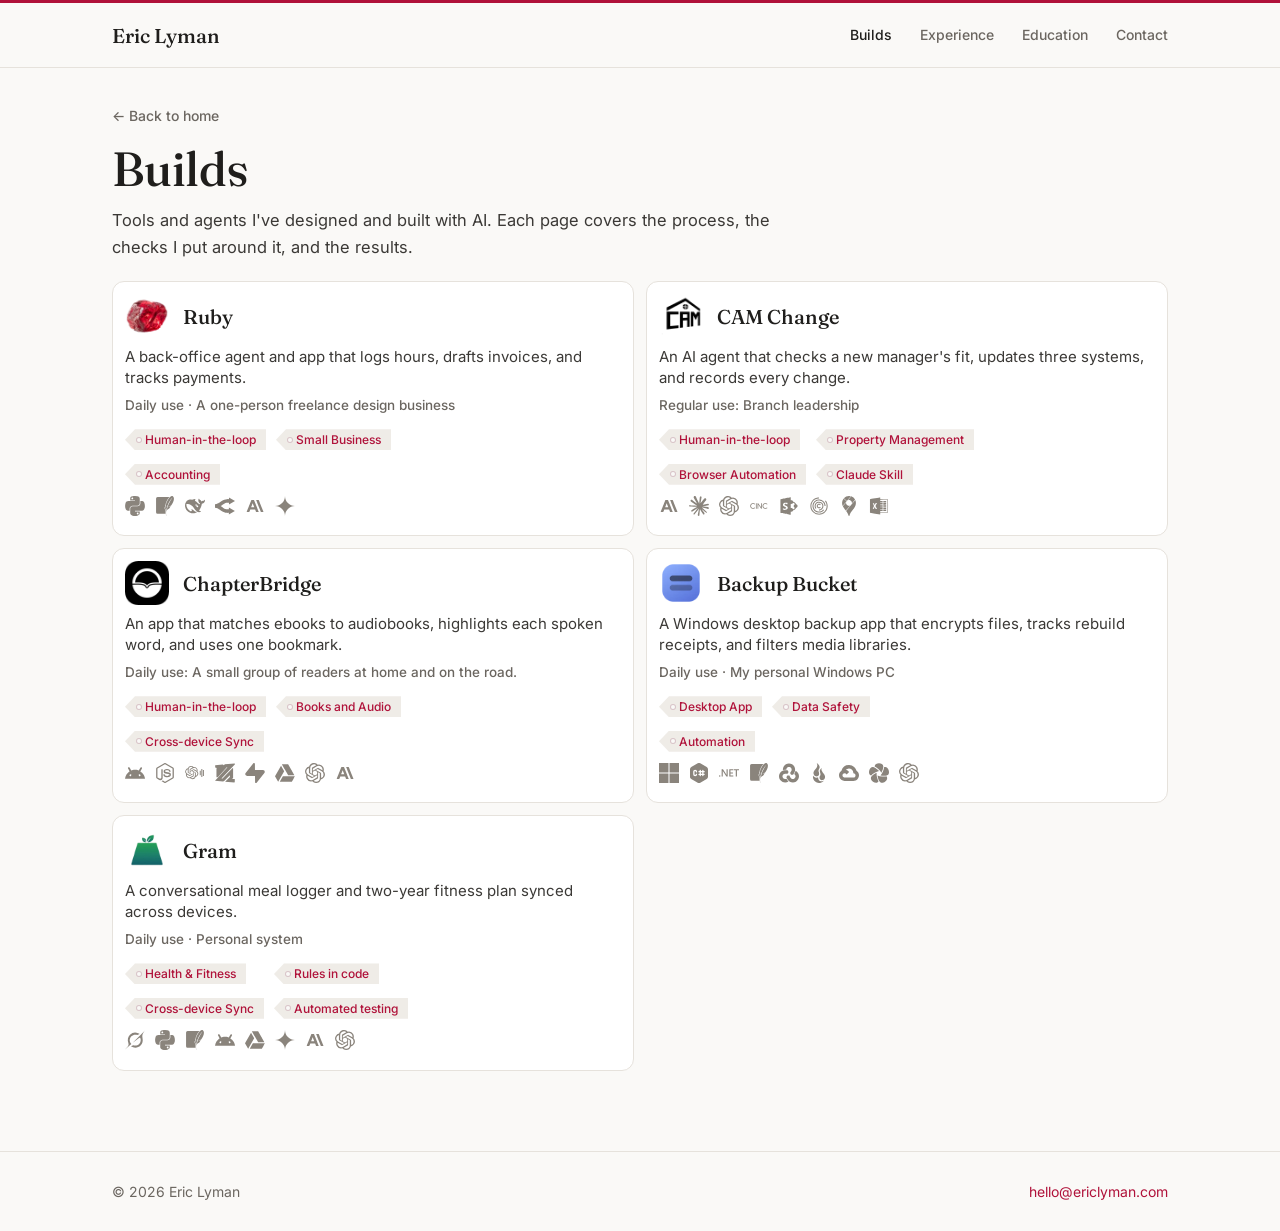
==== commit a27a5836: "Refine Gram logo scale, add Grok Bot icon, FitBit wording, and desktop-logo media" ====
--- a/builds/index.html
+++ b/builds/index.html
@@ -105,14 +105,14 @@
         <li>
             <div class="build-card">
               <a class="build-card-link" href="/builds/gram/">
-                <div class="build-title"><img class="build-icon" src="/img/builds/gram-icon.webp" alt="Gram scale and leaves icon" width="96" height="96"><h2>Gram</h2></div>
+                <div class="build-title"><img class="build-icon" src="/img/builds/gram-icon.webp" alt="Gram scale and leaves icon" width="96" height="96" style="--icon-scale:0.8"><h2>Gram</h2></div>
                 <p class="build-line">A conversational meal logger and two-year fitness plan synced across devices.</p>
                 <p class="build-status">Daily use · Personal system</p>
                 
               </a>
               <div class="build-card-extra">
                 <ul class="build-tags" aria-label="Tags"><li><span class="build-tag">Health &amp; Fitness</span></li><li><span class="build-tag">Rules in code</span></li><li><span class="build-tag">Cross-device Sync</span></li><li><span class="build-tag">Automated testing</span></li></ul>
-                <ul class="build-tools" aria-label="Tools"><li><button type="button" class="tool-logo" data-tip aria-label="Python" aria-describedby="tip-gram-card-tool-0"><svg class="tool-svg" viewBox="0 0 24 24" width="20" height="20" aria-hidden="true" focusable="false"><path fill="currentColor" d="M11.858 0c-.978.005-1.913.088-2.736.234C6.7.662 6.26 1.558 6.26 3.21v2.182h5.725v.727H4.111c-1.664 0-3.121 1-3.577 2.903-.526 2.181-.549 3.542 0 5.82.407 1.694 1.379 2.902 3.043 2.902h1.969v-2.616c0-1.89 1.635-3.557 3.576-3.557h5.72c1.591 0 2.862-1.31 2.862-2.91v-5.45c0-1.553-1.309-2.718-2.863-2.977A18 18 0 0 0 11.858 0M8.762 1.755c.591 0 1.074.491 1.074 1.095 0 .601-.483 1.087-1.074 1.087A1.08 1.08 0 0 1 7.688 2.85c0-.604.48-1.095 1.074-1.095m9.656 4.364v2.543c0 1.971-1.671 3.63-3.577 3.63H9.122c-1.566 0-2.862 1.34-2.862 2.91v5.452c0 1.551 1.349 2.464 2.862 2.91 1.813.532 3.55.628 5.72 0 1.44-.418 2.862-1.258 2.862-2.91V18.47h-5.719v-.727h8.582c1.664 0 2.284-1.16 2.862-2.903.598-1.793.573-3.518 0-5.819-.41-1.656-1.196-2.903-2.862-2.903zm-3.216 13.807a1.08 1.08 0 0 1 1.074 1.088c0 .604-.48 1.094-1.074 1.094-.592 0-1.075-.49-1.075-1.094 0-.601.483-1.088 1.075-1.088"/></svg></button><span class="tip" id="tip-gram-card-tool-0" role="tooltip" hidden>Python</span></li><li><button type="button" class="tool-logo" data-tip aria-label="SQLite" aria-describedby="tip-gram-card-tool-1"><svg class="tool-svg" viewBox="0 0 24 24" width="20" height="20" aria-hidden="true" focusable="false"><path fill="currentColor" d="M21.678.521c-1.032-.92-2.28-.55-3.513.544a8.71 8.71 0 0 0-.547.535c-2.109 2.237-4.066 6.38-4.674 9.544.237.48.422 1.093.544 1.561a13.044 13.044 0 0 1 .164.703s-.019-.071-.096-.296l-.05-.146a1.689 1.689 0 0 0-.033-.08c-.138-.32-.518-.995-.686-1.289-.143.423-.27.818-.376 1.176.484.884.778 2.4.778 2.4s-.025-.099-.147-.442c-.107-.303-.644-1.244-.772-1.464-.217.804-.304 1.346-.226 1.478.152.256.296.698.422 1.186.286 1.1.485 2.44.485 2.44l.017.224a22.41 22.41 0 0 0 .056 2.748c.095 1.146.273 2.13.5 2.657l.155-.084c-.334-1.038-.47-2.399-.41-3.967.09-2.398.642-5.29 1.661-8.304 1.723-4.55 4.113-8.201 6.3-9.945-1.993 1.8-4.692 7.63-5.5 9.788-.904 2.416-1.545 4.684-1.931 6.857.666-2.037 2.821-2.912 2.821-2.912s1.057-1.304 2.292-3.166c-.74.169-1.955.458-2.362.629-.6.251-.762.337-.762.337s1.945-1.184 3.613-1.72C21.695 7.9 24.195 2.767 21.678.521m-18.573.543A1.842 1.842 0 0 0 1.27 2.9v16.608a1.84 1.84 0 0 0 1.835 1.834h9.418a22.953 22.953 0 0 1-.052-2.707c-.006-.062-.011-.141-.016-.2a27.01 27.01 0 0 0-.473-2.378c-.121-.47-.275-.898-.369-1.057-.116-.197-.098-.31-.097-.432 0-.12.015-.245.037-.386a9.98 9.98 0 0 1 .234-1.045l.217-.028c-.017-.035-.014-.065-.031-.097l-.041-.381a32.8 32.8 0 0 1 .382-1.194l.2-.019c-.008-.016-.01-.038-.018-.053l-.043-.316c.63-3.28 2.587-7.443 4.8-9.791.066-.069.133-.128.198-.194Z"/></svg></button><span class="tip" id="tip-gram-card-tool-1" role="tooltip" hidden>SQLite</span></li><li><button type="button" class="tool-logo" data-tip aria-label="Android" aria-describedby="tip-gram-card-tool-2"><svg class="tool-svg" viewBox="0 0 24 24" width="20" height="20" aria-hidden="true" focusable="false"><path fill="currentColor" d="M18.4395 5.5586c-.675 1.1664-1.352 2.3318-2.0274 3.498-.0366-.0155-.0742-.0286-.1113-.043-1.8249-.6957-3.484-.8-4.42-.787-1.8551.0185-3.3544.4643-4.2597.8203-.084-.1494-1.7526-3.021-2.0215-3.4864a1.1451 1.1451 0 0 0-.1406-.1914c-.3312-.364-.9054-.4859-1.379-.203-.475.282-.7136.9361-.3886 1.5019 1.9466 3.3696-.0966-.2158 1.9473 3.3593.0172.031-.4946.2642-1.3926 1.0177C2.8987 12.176.452 14.772 0 18.9902h24c-.119-1.1108-.3686-2.099-.7461-3.0683-.7438-1.9118-1.8435-3.2928-2.7402-4.1836a12.1048 12.1048 0 0 0-2.1309-1.6875c.6594-1.122 1.312-2.2559 1.9649-3.3848.2077-.3615.1886-.7956-.0079-1.1191a1.1001 1.1001 0 0 0-.8515-.5332c-.5225-.0536-.9392.3128-1.0488.5449zm-.0391 8.461c.3944.5926.324 1.3306-.1563 1.6503-.4799.3197-1.188.0985-1.582-.4941-.3944-.5927-.324-1.3307.1563-1.6504.4727-.315 1.1812-.1086 1.582.4941zM7.207 13.5273c.4803.3197.5506 1.0577.1563 1.6504-.394.5926-1.1038.8138-1.584.4941-.48-.3197-.5503-1.0577-.1563-1.6504.4008-.6021 1.1087-.8106 1.584-.4941z"/></svg></button><span class="tip" id="tip-gram-card-tool-2" role="tooltip" hidden>Android</span></li><li><button type="button" class="tool-logo" data-tip aria-label="Google Drive" aria-describedby="tip-gram-card-tool-3"><svg class="tool-svg" viewBox="0 0 24 24" width="20" height="20" aria-hidden="true" focusable="false"><path fill="currentColor" d="M12.01 1.485c-2.082 0-3.754.02-3.743.047.01.02 1.708 3.001 3.774 6.62l3.76 6.574h3.76c2.081 0 3.753-.02 3.742-.047-.005-.02-1.708-3.001-3.775-6.62l-3.76-6.574zm-4.76 1.73a789.828 789.861 0 0 0-3.63 6.319L0 15.868l1.89 3.298 1.885 3.297 3.62-6.335 3.618-6.33-1.88-3.287C8.1 4.704 7.255 3.22 7.25 3.214zm2.259 12.653-.203.348c-.114.198-.96 1.672-1.88 3.287a423.93 423.948 0 0 1-1.698 2.97c-.01.026 3.24.042 7.222.042h7.244l1.796-3.157c.992-1.734 1.85-3.23 1.906-3.323l.104-.167h-7.249z"/></svg></button><span class="tip" id="tip-gram-card-tool-3" role="tooltip" hidden>Google Drive</span></li><li><button type="button" class="tool-logo" data-tip aria-label="Gemini" aria-describedby="tip-gram-card-tool-4"><svg class="tool-svg" viewBox="0 0 24 24" width="20" height="20" aria-hidden="true" focusable="false"><path fill="currentColor" d="M11.04 19.32Q12 21.51 12 24q0-2.49.93-4.68.96-2.19 2.58-3.81t3.81-2.55Q21.51 12 24 12q-2.49 0-4.68-.93a12.3 12.3 0 0 1-3.81-2.58 12.3 12.3 0 0 1-2.58-3.81Q12 2.49 12 0q0 2.49-.96 4.68-.93 2.19-2.55 3.81a12.3 12.3 0 0 1-3.81 2.58Q2.49 12 0 12q2.49 0 4.68.96 2.19.93 3.81 2.55t2.55 3.81"/></svg></button><span class="tip" id="tip-gram-card-tool-4" role="tooltip" hidden>Gemini</span></li><li><button type="button" class="tool-logo" data-tip aria-label="Claude Code" aria-describedby="tip-gram-card-tool-5"><svg class="tool-svg" viewBox="0 0 24 24" width="20" height="20" aria-hidden="true" focusable="false"><path fill="currentColor" fill-rule="evenodd" d="M1.97 19.17C1.88 19.11 1.88 19.08 1.95 19.05C2.01 19.02 2.05 18.96 2.05 18.90C2.05 18.84 2.08 18.79 2.12 18.79C2.15 18.79 2.21 18.65 2.23 18.48C2.26 18.31 2.31 18.17 2.35 18.17C2.39 18.17 2.44 18.00 2.47 17.79C2.50 17.57 2.56 17.40 2.60 17.40C2.63 17.40 2.67 17.35 2.67 17.28C2.67 17.22 2.70 17.17 2.73 17.17C2.77 17.17 2.82 17.03 2.85 16.86C2.88 16.69 2.93 16.55 2.97 16.55C3.01 16.55 3.06 16.41 3.09 16.24C3.12 16.07 3.17 15.93 3.21 15.93C3.24 15.93 3.29 15.80 3.32 15.63C3.35 15.46 3.41 15.32 3.44 15.32C3.48 15.32 3.51 15.25 3.51 15.16C3.51 15.08 3.55 15.01 3.59 15.01C3.63 15.01 3.69 14.87 3.72 14.70C3.74 14.53 3.80 14.39 3.83 14.39C3.87 14.39 3.92 14.25 3.95 14.08C3.97 13.91 4.03 13.77 4.06 13.77C4.10 13.77 4.13 13.72 4.13 13.66C4.13 13.59 4.16 13.54 4.20 13.54C4.24 13.54 4.29 13.40 4.32 13.23C4.34 13.06 4.39 12.93 4.43 12.93C4.47 12.93 4.52 12.79 4.55 12.62C4.57 12.45 4.63 12.31 4.67 12.31C4.70 12.31 4.76 12.13 4.79 11.92C4.82 11.71 4.87 11.54 4.91 11.54C4.95 11.54 4.98 11.49 4.98 11.42C4.98 11.36 5.01 11.31 5.05 11.31C5.09 11.31 5.14 11.17 5.17 11.00C5.20 10.83 5.25 10.69 5.29 10.69C5.32 10.69 5.38 10.55 5.40 10.38C5.43 10.21 5.49 10.07 5.53 10.07C5.57 10.07 5.60 10.00 5.60 9.92C5.60 9.83 5.63 9.76 5.67 9.76C5.72 9.76 5.77 9.62 5.80 9.45C5.83 9.28 5.88 9.15 5.91 9.15C5.95 9.15 6.00 9.01 6.03 8.84C6.06 8.67 6.11 8.53 6.15 8.53C6.18 8.53 6.23 8.39 6.26 8.22C6.29 8.05 6.34 7.91 6.38 7.91C6.42 7.91 6.45 7.86 6.45 7.80C6.45 7.73 6.48 7.68 6.51 7.68C6.55 7.68 6.60 7.54 6.63 7.37C6.66 7.20 6.71 7.06 6.75 7.06C6.78 7.06 6.83 6.92 6.86 6.75C6.89 6.58 6.94 6.45 6.99 6.45C7.03 6.45 7.06 6.36 7.06 6.25C7.06 6.15 7.09 6.06 7.13 6.06C7.17 6.06 7.23 5.92 7.26 5.75C7.28 5.58 7.34 5.44 7.38 5.44C7.42 5.44 7.45 5.38 7.45 5.30C7.45 5.22 7.51 5.08 7.59 4.99C7.73 4.83 7.80 4.83 9.26 4.83C10.93 4.83 10.94 4.83 11.03 5.31C11.06 5.47 11.11 5.60 11.15 5.60C11.18 5.60 11.23 5.74 11.26 5.91C11.29 6.08 11.34 6.21 11.37 6.21C11.41 6.21 11.46 6.35 11.49 6.52C11.52 6.69 11.57 6.83 11.62 6.83C11.66 6.83 11.69 6.92 11.69 7.02C11.69 7.13 11.72 7.22 11.76 7.22C11.80 7.22 11.85 7.34 11.88 7.49C11.91 7.64 11.96 7.76 11.99 7.76C12.03 7.76 12.08 7.90 12.11 8.07C12.13 8.24 12.19 8.37 12.23 8.37C12.27 8.37 12.31 8.46 12.31 8.57C12.31 8.67 12.34 8.76 12.38 8.76C12.43 8.76 12.48 8.90 12.51 9.07C12.54 9.24 12.59 9.38 12.63 9.38C12.66 9.38 12.71 9.52 12.74 9.69C12.77 9.86 12.82 9.99 12.86 9.99C12.89 9.99 12.95 10.13 12.97 10.30C13.00 10.47 13.05 10.61 13.09 10.61C13.13 10.61 13.16 10.66 13.16 10.73C13.16 10.79 13.19 10.84 13.22 10.84C13.26 10.84 13.31 10.98 13.34 11.15C13.37 11.32 13.42 11.46 13.46 11.46C13.49 11.46 13.55 11.60 13.57 11.77C13.60 11.94 13.66 12.08 13.70 12.08C13.74 12.08 13.77 12.16 13.77 12.27C13.77 12.38 13.81 12.46 13.85 12.46C13.89 12.46 13.94 12.58 13.97 12.73C14.00 12.88 14.05 13.00 14.08 13.00C14.11 13.00 14.16 13.14 14.19 13.31C14.22 13.48 14.27 13.62 14.31 13.62C14.34 13.62 14.39 13.76 14.42 13.93C14.45 14.10 14.50 14.24 14.55 14.24C14.59 14.24 14.62 14.32 14.62 14.43C14.62 14.54 14.66 14.62 14.70 14.62C14.74 14.62 14.80 14.76 14.82 14.93C14.85 15.10 14.90 15.24 14.94 15.24C14.98 15.24 15.03 15.38 15.06 15.55C15.08 15.72 15.14 15.86 15.17 15.86C15.21 15.86 15.24 15.91 15.24 15.97C15.24 16.04 15.27 16.09 15.31 16.09C15.34 16.09 15.40 16.23 15.42 16.40C15.45 16.57 15.50 16.71 15.54 16.71C15.58 16.71 15.63 16.84 15.66 17.01C15.68 17.18 15.73 17.32 15.77 17.32C15.81 17.32 15.86 17.46 15.89 17.63C15.91 17.80 15.97 17.94 16.01 17.94C16.05 17.94 16.09 18.01 16.09 18.09C16.09 18.18 16.12 18.25 16.16 18.25C16.20 18.25 16.25 18.39 16.28 18.56C16.31 18.73 16.37 18.87 16.40 18.87C16.44 18.87 16.47 18.95 16.47 19.06L16.47 19.25L14.89 19.25C13.54 19.25 13.31 19.23 13.31 19.14C13.31 19.07 13.28 19.02 13.23 19.02C13.19 19.02 13.16 18.97 13.16 18.90C13.16 18.84 13.13 18.79 13.09 18.79C13.05 18.79 12.99 18.62 12.96 18.40C12.94 18.19 12.88 18.02 12.84 18.02C12.80 18.02 12.75 17.88 12.72 17.71C12.70 17.54 12.64 17.40 12.61 17.40C12.57 17.40 12.52 17.26 12.49 17.09C12.47 16.92 12.41 16.78 12.38 16.78C12.34 16.78 12.31 16.71 12.31 16.63C12.31 16.54 12.27 16.47 12.23 16.47C12.19 16.47 12.15 16.42 12.15 16.36C12.15 16.26 11.79 16.24 9.20 16.26L6.25 16.28L6.23 16.49C6.22 16.61 6.17 16.71 6.13 16.71C6.09 16.71 6.04 16.84 6.01 17.01C5.99 17.18 5.93 17.32 5.90 17.32C5.86 17.32 5.81 17.46 5.78 17.63C5.75 17.80 5.70 17.94 5.66 17.94C5.63 17.94 5.60 18.01 5.60 18.09C5.60 18.18 5.57 18.25 5.53 18.25C5.49 18.25 5.43 18.39 5.40 18.56C5.38 18.73 5.32 18.87 5.29 18.87C5.25 18.87 5.21 18.94 5.20 19.04C5.17 19.21 5.16 19.21 3.63 19.23C2.63 19.24 2.05 19.22 1.97 19.17ZM19.02 19.14C19.02 19.07 18.99 19.02 18.94 19.02C18.90 19.02 18.85 18.88 18.82 18.71C18.79 18.54 18.74 18.40 18.70 18.40C18.67 18.40 18.61 18.26 18.59 18.09C18.56 17.92 18.51 17.79 18.47 17.79C18.43 17.79 18.40 17.73 18.40 17.67C18.40 17.61 18.37 17.55 18.33 17.55C18.29 17.55 18.24 17.38 18.21 17.17C18.18 16.96 18.13 16.78 18.09 16.78C18.05 16.78 18.00 16.66 17.97 16.51C17.95 16.36 17.90 16.24 17.86 16.24C17.83 16.24 17.78 16.10 17.75 15.93C17.72 15.76 17.66 15.63 17.62 15.63C17.59 15.63 17.55 15.56 17.55 15.47C17.55 15.39 17.52 15.32 17.49 15.32C17.45 15.32 17.39 15.20 17.37 15.05C17.34 14.90 17.29 14.78 17.25 14.78C17.22 14.78 17.17 14.64 17.14 14.47C17.11 14.30 17.06 14.16 17.01 14.16C16.97 14.16 16.94 14.07 16.94 13.97C16.94 13.86 16.90 13.77 16.86 13.77C16.82 13.77 16.76 13.64 16.74 13.47C16.71 13.30 16.66 13.16 16.62 13.16C16.58 13.16 16.53 13.02 16.50 12.85C16.48 12.68 16.42 12.54 16.39 12.54C16.35 12.54 16.30 12.40 16.27 12.23C16.25 12.06 16.19 11.92 16.16 11.92C16.12 11.92 16.09 11.87 16.09 11.81C16.09 11.74 16.06 11.69 16.02 11.69C15.98 11.69 15.93 11.54 15.90 11.34C15.87 11.15 15.82 11.00 15.78 11.00C15.75 11.00 15.69 10.86 15.66 10.69C15.64 10.52 15.58 10.38 15.55 10.38C15.51 10.38 15.46 10.24 15.43 10.07C15.40 9.90 15.35 9.76 15.31 9.76C15.27 9.76 15.24 9.71 15.24 9.65C15.24 9.58 15.21 9.53 15.17 9.53C15.14 9.53 15.08 9.39 15.06 9.22C15.03 9.05 14.98 8.91 14.94 8.91C14.90 8.91 14.85 8.78 14.82 8.61C14.80 8.44 14.74 8.30 14.70 8.30C14.66 8.30 14.62 8.21 14.62 8.10C14.62 8.00 14.59 7.91 14.55 7.91C14.50 7.91 14.45 7.77 14.42 7.60C14.39 7.43 14.34 7.29 14.31 7.29C14.27 7.29 14.22 7.16 14.19 6.99C14.16 6.82 14.11 6.68 14.07 6.68C14.04 6.68 13.99 6.54 13.96 6.37C13.93 6.20 13.88 6.06 13.84 6.06C13.80 6.06 13.77 6.01 13.77 5.94C13.77 5.88 13.74 5.83 13.71 5.83C13.67 5.83 13.61 5.67 13.59 5.48C13.56 5.29 13.50 5.13 13.46 5.13C13.42 5.13 13.39 5.06 13.39 4.98C13.39 4.83 13.44 4.83 14.93 4.83C16.40 4.83 16.47 4.83 16.51 4.98C16.54 5.06 16.59 5.13 16.63 5.13C16.66 5.13 16.72 5.27 16.74 5.44C16.77 5.61 16.83 5.75 16.87 5.75C16.91 5.75 16.94 5.82 16.94 5.91C16.94 5.99 16.97 6.06 17.00 6.06C17.04 6.06 17.09 6.20 17.12 6.37C17.15 6.54 17.20 6.68 17.24 6.68C17.27 6.68 17.33 6.82 17.35 6.99C17.38 7.16 17.44 7.29 17.48 7.29C17.52 7.29 17.55 7.38 17.55 7.49C17.55 7.59 17.59 7.68 17.63 7.68C17.67 7.68 17.73 7.82 17.76 7.99C17.78 8.16 17.84 8.30 17.87 8.30C17.91 8.30 17.96 8.44 17.99 8.61C18.01 8.78 18.07 8.91 18.10 8.91C18.14 8.91 18.19 9.05 18.22 9.22C18.25 9.39 18.30 9.53 18.34 9.53C18.37 9.53 18.40 9.58 18.40 9.65C18.40 9.71 18.43 9.76 18.47 9.76C18.51 9.76 18.57 9.90 18.60 10.07C18.62 10.24 18.68 10.38 18.71 10.38C18.75 10.38 18.80 10.52 18.83 10.69C18.86 10.86 18.91 11.00 18.95 11.00C18.99 11.00 19.02 11.07 19.02 11.15C19.02 11.24 19.05 11.31 19.10 11.31C19.14 11.31 19.19 11.44 19.22 11.61C19.25 11.78 19.30 11.92 19.33 11.92C19.36 11.92 19.41 12.06 19.44 12.23C19.46 12.40 19.51 12.54 19.55 12.54C19.59 12.54 19.64 12.68 19.67 12.85C19.69 13.02 19.75 13.16 19.79 13.16C19.83 13.16 19.87 13.24 19.87 13.35C19.87 13.46 19.90 13.54 19.94 13.54C19.99 13.54 20.04 13.68 20.07 13.85C20.10 14.02 20.15 14.16 20.19 14.16C20.22 14.16 20.27 14.30 20.30 14.47C20.33 14.64 20.38 14.78 20.42 14.78C20.46 14.78 20.49 14.83 20.49 14.89C20.49 14.96 20.52 15.01 20.56 15.01C20.59 15.01 20.65 15.15 20.68 15.32C20.71 15.49 20.76 15.63 20.79 15.63C20.83 15.63 20.88 15.76 20.91 15.93C20.94 16.10 20.99 16.24 21.02 16.24C21.06 16.24 21.11 16.36 21.14 16.51C21.16 16.66 21.22 16.78 21.26 16.78C21.30 16.78 21.33 16.87 21.33 16.98C21.33 17.08 21.37 17.17 21.41 17.17C21.45 17.17 21.51 17.31 21.54 17.48C21.56 17.65 21.61 17.79 21.64 17.79C21.67 17.79 21.72 17.92 21.75 18.09C21.78 18.26 21.83 18.40 21.88 18.40C21.92 18.40 21.95 18.49 21.95 18.59C21.95 18.69 21.99 18.79 22.03 18.80C22.07 18.82 22.11 18.91 22.12 19.02L22.14 19.21L20.58 19.23C19.23 19.25 19.02 19.24 19.02 19.14ZM11.02 13.29C10.99 13.15 10.94 13.03 10.91 13.02C10.87 13.00 10.84 12.92 10.84 12.84C10.84 12.76 10.81 12.69 10.77 12.69C10.72 12.69 10.67 12.56 10.64 12.39C10.61 12.22 10.56 12.08 10.53 12.08C10.49 12.08 10.44 11.94 10.41 11.77C10.38 11.60 10.33 11.46 10.29 11.46C10.26 11.46 10.23 11.37 10.23 11.27C10.23 11.16 10.19 11.07 10.15 11.07C10.11 11.07 10.05 10.94 10.02 10.77C10.00 10.60 9.94 10.46 9.91 10.46C9.87 10.46 9.82 10.32 9.79 10.15C9.77 9.98 9.72 9.84 9.68 9.84C9.65 9.84 9.60 9.70 9.57 9.53C9.54 9.36 9.49 9.22 9.45 9.22C9.41 9.22 9.38 9.17 9.38 9.10C9.38 9.03 9.33 8.93 9.26 8.86C9.16 8.76 9.15 8.76 9.15 8.87C9.15 8.94 9.11 8.99 9.08 8.99C9.04 8.99 8.98 9.17 8.95 9.38C8.92 9.59 8.87 9.76 8.83 9.76C8.79 9.76 8.76 9.81 8.76 9.88C8.76 9.94 8.73 9.99 8.69 9.99C8.66 9.99 8.60 10.13 8.58 10.30C8.55 10.47 8.50 10.61 8.46 10.61C8.42 10.61 8.37 10.77 8.34 10.96C8.31 11.15 8.26 11.31 8.22 11.31C8.18 11.31 8.12 11.44 8.10 11.61C8.07 11.78 8.02 11.92 7.98 11.92C7.94 11.92 7.91 11.97 7.91 12.04C7.91 12.10 7.88 12.15 7.84 12.15C7.81 12.15 7.75 12.32 7.72 12.52C7.69 12.72 7.63 12.91 7.59 12.93C7.55 12.96 7.50 13.10 7.47 13.26L7.43 13.54L9.25 13.54L11.07 13.54L11.02 13.29Z"/></svg></button><span class="tip" id="tip-gram-card-tool-5" role="tooltip" hidden>Claude Code</span></li><li><button type="button" class="tool-logo" data-tip aria-label="Codex" aria-describedby="tip-gram-card-tool-6"><svg class="tool-svg" viewBox="0 0 24 24" width="20" height="20" aria-hidden="true" focusable="false"><path fill="currentColor" d="M22.2819 9.8211a5.9847 5.9847 0 0 0-.5157-4.9108 6.0462 6.0462 0 0 0-6.5098-2.9A6.0651 6.0651 0 0 0 4.9807 4.1818a5.9847 5.9847 0 0 0-3.9977 2.9 6.0462 6.0462 0 0 0 .7427 7.0966 5.98 5.98 0 0 0 .511 4.9107 6.051 6.051 0 0 0 6.5146 2.9001A5.9847 5.9847 0 0 0 13.2599 24a6.0557 6.0557 0 0 0 5.7718-4.2058 5.9894 5.9894 0 0 0 3.9977-2.9001 6.0557 6.0557 0 0 0-.7475-7.0729zm-9.022 12.6081a4.4755 4.4755 0 0 1-2.8764-1.0408l.1419-.0804 4.7783-2.7582a.7948.7948 0 0 0 .3927-.6813v-6.7369l2.02 1.1686a.071.071 0 0 1 .038.052v5.5826a4.504 4.504 0 0 1-4.4945 4.4944zm-9.6607-4.1254a4.4708 4.4708 0 0 1-.5346-3.0137l.142.0852 4.783 2.7582a.7712.7712 0 0 0 .7806 0l5.8428-3.3685v2.3324a.0804.0804 0 0 1-.0332.0615L9.74 19.9502a4.4992 4.4992 0 0 1-6.1408-1.6464zM2.3408 7.8956a4.485 4.485 0 0 1 2.3655-1.9728V11.6a.7664.7664 0 0 0 .3879.6765l5.8144 3.3543-2.0201 1.1685a.0757.0757 0 0 1-.071 0l-4.8303-2.7865A4.504 4.504 0 0 1 2.3408 7.872zm16.5963 3.8558L13.1038 8.364 15.1192 7.2a.0757.0757 0 0 1 .071 0l4.8303 2.7913a4.4944 4.4944 0 0 1-.6765 8.1042v-5.6772a.79.79 0 0 0-.407-.667zm2.0107-3.0231l-.142-.0852-4.7735-2.7818a.7759.7759 0 0 0-.7854 0L9.409 9.2297V6.8974a.0662.0662 0 0 1 .0284-.0615l4.8303-2.7866a4.4992 4.4992 0 0 1 6.6802 4.66zM8.3065 12.863l-2.02-1.1638a.0804.0804 0 0 1-.038-.0567V6.0742a4.4992 4.4992 0 0 1 7.3757-3.4537l-.142.0805L8.704 5.459a.7948.7948 0 0 0-.3927.6813zm1.0976-2.3654l2.602-1.4998 2.6069 1.4998v2.9994l-2.5974 1.4997-2.6067-1.4997Z"/></svg></button><span class="tip" id="tip-gram-card-tool-6" role="tooltip" hidden>Codex</span></li></ul>
+                <ul class="build-tools" aria-label="Tools"><li><button type="button" class="tool-logo" data-tip aria-label="Grok Bot" aria-describedby="tip-gram-card-tool-0"><svg class="tool-svg" viewBox="0 0 24 24" width="20" height="20" aria-hidden="true" focusable="false"><path fill="currentColor" fill-rule="evenodd" d="M9.27 15.29l7.978-5.897c.391-.29.95-.177 1.137.272.98 2.369.542 5.215-1.41 7.169-1.951 1.954-4.667 2.382-7.149 1.406l-2.711 1.257c3.889 2.661 8.611 2.003 11.562-.953 2.341-2.344 3.066-5.539 2.388-8.42l.006.007c-.983-4.232.242-5.924 2.75-9.383.06-.082.12-.164.179-.248l-3.301 3.305v-.01L9.267 15.292M7.623 16.723c-2.792-2.67-2.31-6.801.071-9.184 1.761-1.763 4.647-2.483 7.166-1.425l2.705-1.25a7.808 7.808 0 00-1.829-1A8.975 8.975 0 005.984 5.83c-2.533 2.536-3.33 6.436-1.962 9.764 1.022 2.487-.653 4.246-2.34 6.022-.599.63-1.199 1.259-1.682 1.925l7.62-6.815"/></svg></button><span class="tip" id="tip-gram-card-tool-0" role="tooltip" hidden>Grok Bot</span></li><li><button type="button" class="tool-logo" data-tip aria-label="Python" aria-describedby="tip-gram-card-tool-1"><svg class="tool-svg" viewBox="0 0 24 24" width="20" height="20" aria-hidden="true" focusable="false"><path fill="currentColor" d="M11.858 0c-.978.005-1.913.088-2.736.234C6.7.662 6.26 1.558 6.26 3.21v2.182h5.725v.727H4.111c-1.664 0-3.121 1-3.577 2.903-.526 2.181-.549 3.542 0 5.82.407 1.694 1.379 2.902 3.043 2.902h1.969v-2.616c0-1.89 1.635-3.557 3.576-3.557h5.72c1.591 0 2.862-1.31 2.862-2.91v-5.45c0-1.553-1.309-2.718-2.863-2.977A18 18 0 0 0 11.858 0M8.762 1.755c.591 0 1.074.491 1.074 1.095 0 .601-.483 1.087-1.074 1.087A1.08 1.08 0 0 1 7.688 2.85c0-.604.48-1.095 1.074-1.095m9.656 4.364v2.543c0 1.971-1.671 3.63-3.577 3.63H9.122c-1.566 0-2.862 1.34-2.862 2.91v5.452c0 1.551 1.349 2.464 2.862 2.91 1.813.532 3.55.628 5.72 0 1.44-.418 2.862-1.258 2.862-2.91V18.47h-5.719v-.727h8.582c1.664 0 2.284-1.16 2.862-2.903.598-1.793.573-3.518 0-5.819-.41-1.656-1.196-2.903-2.862-2.903zm-3.216 13.807a1.08 1.08 0 0 1 1.074 1.088c0 .604-.48 1.094-1.074 1.094-.592 0-1.075-.49-1.075-1.094 0-.601.483-1.088 1.075-1.088"/></svg></button><span class="tip" id="tip-gram-card-tool-1" role="tooltip" hidden>Python</span></li><li><button type="button" class="tool-logo" data-tip aria-label="SQLite" aria-describedby="tip-gram-card-tool-2"><svg class="tool-svg" viewBox="0 0 24 24" width="20" height="20" aria-hidden="true" focusable="false"><path fill="currentColor" d="M21.678.521c-1.032-.92-2.28-.55-3.513.544a8.71 8.71 0 0 0-.547.535c-2.109 2.237-4.066 6.38-4.674 9.544.237.48.422 1.093.544 1.561a13.044 13.044 0 0 1 .164.703s-.019-.071-.096-.296l-.05-.146a1.689 1.689 0 0 0-.033-.08c-.138-.32-.518-.995-.686-1.289-.143.423-.27.818-.376 1.176.484.884.778 2.4.778 2.4s-.025-.099-.147-.442c-.107-.303-.644-1.244-.772-1.464-.217.804-.304 1.346-.226 1.478.152.256.296.698.422 1.186.286 1.1.485 2.44.485 2.44l.017.224a22.41 22.41 0 0 0 .056 2.748c.095 1.146.273 2.13.5 2.657l.155-.084c-.334-1.038-.47-2.399-.41-3.967.09-2.398.642-5.29 1.661-8.304 1.723-4.55 4.113-8.201 6.3-9.945-1.993 1.8-4.692 7.63-5.5 9.788-.904 2.416-1.545 4.684-1.931 6.857.666-2.037 2.821-2.912 2.821-2.912s1.057-1.304 2.292-3.166c-.74.169-1.955.458-2.362.629-.6.251-.762.337-.762.337s1.945-1.184 3.613-1.72C21.695 7.9 24.195 2.767 21.678.521m-18.573.543A1.842 1.842 0 0 0 1.27 2.9v16.608a1.84 1.84 0 0 0 1.835 1.834h9.418a22.953 22.953 0 0 1-.052-2.707c-.006-.062-.011-.141-.016-.2a27.01 27.01 0 0 0-.473-2.378c-.121-.47-.275-.898-.369-1.057-.116-.197-.098-.31-.097-.432 0-.12.015-.245.037-.386a9.98 9.98 0 0 1 .234-1.045l.217-.028c-.017-.035-.014-.065-.031-.097l-.041-.381a32.8 32.8 0 0 1 .382-1.194l.2-.019c-.008-.016-.01-.038-.018-.053l-.043-.316c.63-3.28 2.587-7.443 4.8-9.791.066-.069.133-.128.198-.194Z"/></svg></button><span class="tip" id="tip-gram-card-tool-2" role="tooltip" hidden>SQLite</span></li><li><button type="button" class="tool-logo" data-tip aria-label="Android" aria-describedby="tip-gram-card-tool-3"><svg class="tool-svg" viewBox="0 0 24 24" width="20" height="20" aria-hidden="true" focusable="false"><path fill="currentColor" d="M18.4395 5.5586c-.675 1.1664-1.352 2.3318-2.0274 3.498-.0366-.0155-.0742-.0286-.1113-.043-1.8249-.6957-3.484-.8-4.42-.787-1.8551.0185-3.3544.4643-4.2597.8203-.084-.1494-1.7526-3.021-2.0215-3.4864a1.1451 1.1451 0 0 0-.1406-.1914c-.3312-.364-.9054-.4859-1.379-.203-.475.282-.7136.9361-.3886 1.5019 1.9466 3.3696-.0966-.2158 1.9473 3.3593.0172.031-.4946.2642-1.3926 1.0177C2.8987 12.176.452 14.772 0 18.9902h24c-.119-1.1108-.3686-2.099-.7461-3.0683-.7438-1.9118-1.8435-3.2928-2.7402-4.1836a12.1048 12.1048 0 0 0-2.1309-1.6875c.6594-1.122 1.312-2.2559 1.9649-3.3848.2077-.3615.1886-.7956-.0079-1.1191a1.1001 1.1001 0 0 0-.8515-.5332c-.5225-.0536-.9392.3128-1.0488.5449zm-.0391 8.461c.3944.5926.324 1.3306-.1563 1.6503-.4799.3197-1.188.0985-1.582-.4941-.3944-.5927-.324-1.3307.1563-1.6504.4727-.315 1.1812-.1086 1.582.4941zM7.207 13.5273c.4803.3197.5506 1.0577.1563 1.6504-.394.5926-1.1038.8138-1.584.4941-.48-.3197-.5503-1.0577-.1563-1.6504.4008-.6021 1.1087-.8106 1.584-.4941z"/></svg></button><span class="tip" id="tip-gram-card-tool-3" role="tooltip" hidden>Android</span></li><li><button type="button" class="tool-logo" data-tip aria-label="Google Drive" aria-describedby="tip-gram-card-tool-4"><svg class="tool-svg" viewBox="0 0 24 24" width="20" height="20" aria-hidden="true" focusable="false"><path fill="currentColor" d="M12.01 1.485c-2.082 0-3.754.02-3.743.047.01.02 1.708 3.001 3.774 6.62l3.76 6.574h3.76c2.081 0 3.753-.02 3.742-.047-.005-.02-1.708-3.001-3.775-6.62l-3.76-6.574zm-4.76 1.73a789.828 789.861 0 0 0-3.63 6.319L0 15.868l1.89 3.298 1.885 3.297 3.62-6.335 3.618-6.33-1.88-3.287C8.1 4.704 7.255 3.22 7.25 3.214zm2.259 12.653-.203.348c-.114.198-.96 1.672-1.88 3.287a423.93 423.948 0 0 1-1.698 2.97c-.01.026 3.24.042 7.222.042h7.244l1.796-3.157c.992-1.734 1.85-3.23 1.906-3.323l.104-.167h-7.249z"/></svg></button><span class="tip" id="tip-gram-card-tool-4" role="tooltip" hidden>Google Drive</span></li><li><button type="button" class="tool-logo" data-tip aria-label="Gemini" aria-describedby="tip-gram-card-tool-5"><svg class="tool-svg" viewBox="0 0 24 24" width="20" height="20" aria-hidden="true" focusable="false"><path fill="currentColor" d="M11.04 19.32Q12 21.51 12 24q0-2.49.93-4.68.96-2.19 2.58-3.81t3.81-2.55Q21.51 12 24 12q-2.49 0-4.68-.93a12.3 12.3 0 0 1-3.81-2.58 12.3 12.3 0 0 1-2.58-3.81Q12 2.49 12 0q0 2.49-.96 4.68-.93 2.19-2.55 3.81a12.3 12.3 0 0 1-3.81 2.58Q2.49 12 0 12q2.49 0 4.68.96 2.19.93 3.81 2.55t2.55 3.81"/></svg></button><span class="tip" id="tip-gram-card-tool-5" role="tooltip" hidden>Gemini</span></li><li><button type="button" class="tool-logo" data-tip aria-label="Claude Code" aria-describedby="tip-gram-card-tool-6"><svg class="tool-svg" viewBox="0 0 24 24" width="20" height="20" aria-hidden="true" focusable="false"><path fill="currentColor" fill-rule="evenodd" d="M1.97 19.17C1.88 19.11 1.88 19.08 1.95 19.05C2.01 19.02 2.05 18.96 2.05 18.90C2.05 18.84 2.08 18.79 2.12 18.79C2.15 18.79 2.21 18.65 2.23 18.48C2.26 18.31 2.31 18.17 2.35 18.17C2.39 18.17 2.44 18.00 2.47 17.79C2.50 17.57 2.56 17.40 2.60 17.40C2.63 17.40 2.67 17.35 2.67 17.28C2.67 17.22 2.70 17.17 2.73 17.17C2.77 17.17 2.82 17.03 2.85 16.86C2.88 16.69 2.93 16.55 2.97 16.55C3.01 16.55 3.06 16.41 3.09 16.24C3.12 16.07 3.17 15.93 3.21 15.93C3.24 15.93 3.29 15.80 3.32 15.63C3.35 15.46 3.41 15.32 3.44 15.32C3.48 15.32 3.51 15.25 3.51 15.16C3.51 15.08 3.55 15.01 3.59 15.01C3.63 15.01 3.69 14.87 3.72 14.70C3.74 14.53 3.80 14.39 3.83 14.39C3.87 14.39 3.92 14.25 3.95 14.08C3.97 13.91 4.03 13.77 4.06 13.77C4.10 13.77 4.13 13.72 4.13 13.66C4.13 13.59 4.16 13.54 4.20 13.54C4.24 13.54 4.29 13.40 4.32 13.23C4.34 13.06 4.39 12.93 4.43 12.93C4.47 12.93 4.52 12.79 4.55 12.62C4.57 12.45 4.63 12.31 4.67 12.31C4.70 12.31 4.76 12.13 4.79 11.92C4.82 11.71 4.87 11.54 4.91 11.54C4.95 11.54 4.98 11.49 4.98 11.42C4.98 11.36 5.01 11.31 5.05 11.31C5.09 11.31 5.14 11.17 5.17 11.00C5.20 10.83 5.25 10.69 5.29 10.69C5.32 10.69 5.38 10.55 5.40 10.38C5.43 10.21 5.49 10.07 5.53 10.07C5.57 10.07 5.60 10.00 5.60 9.92C5.60 9.83 5.63 9.76 5.67 9.76C5.72 9.76 5.77 9.62 5.80 9.45C5.83 9.28 5.88 9.15 5.91 9.15C5.95 9.15 6.00 9.01 6.03 8.84C6.06 8.67 6.11 8.53 6.15 8.53C6.18 8.53 6.23 8.39 6.26 8.22C6.29 8.05 6.34 7.91 6.38 7.91C6.42 7.91 6.45 7.86 6.45 7.80C6.45 7.73 6.48 7.68 6.51 7.68C6.55 7.68 6.60 7.54 6.63 7.37C6.66 7.20 6.71 7.06 6.75 7.06C6.78 7.06 6.83 6.92 6.86 6.75C6.89 6.58 6.94 6.45 6.99 6.45C7.03 6.45 7.06 6.36 7.06 6.25C7.06 6.15 7.09 6.06 7.13 6.06C7.17 6.06 7.23 5.92 7.26 5.75C7.28 5.58 7.34 5.44 7.38 5.44C7.42 5.44 7.45 5.38 7.45 5.30C7.45 5.22 7.51 5.08 7.59 4.99C7.73 4.83 7.80 4.83 9.26 4.83C10.93 4.83 10.94 4.83 11.03 5.31C11.06 5.47 11.11 5.60 11.15 5.60C11.18 5.60 11.23 5.74 11.26 5.91C11.29 6.08 11.34 6.21 11.37 6.21C11.41 6.21 11.46 6.35 11.49 6.52C11.52 6.69 11.57 6.83 11.62 6.83C11.66 6.83 11.69 6.92 11.69 7.02C11.69 7.13 11.72 7.22 11.76 7.22C11.80 7.22 11.85 7.34 11.88 7.49C11.91 7.64 11.96 7.76 11.99 7.76C12.03 7.76 12.08 7.90 12.11 8.07C12.13 8.24 12.19 8.37 12.23 8.37C12.27 8.37 12.31 8.46 12.31 8.57C12.31 8.67 12.34 8.76 12.38 8.76C12.43 8.76 12.48 8.90 12.51 9.07C12.54 9.24 12.59 9.38 12.63 9.38C12.66 9.38 12.71 9.52 12.74 9.69C12.77 9.86 12.82 9.99 12.86 9.99C12.89 9.99 12.95 10.13 12.97 10.30C13.00 10.47 13.05 10.61 13.09 10.61C13.13 10.61 13.16 10.66 13.16 10.73C13.16 10.79 13.19 10.84 13.22 10.84C13.26 10.84 13.31 10.98 13.34 11.15C13.37 11.32 13.42 11.46 13.46 11.46C13.49 11.46 13.55 11.60 13.57 11.77C13.60 11.94 13.66 12.08 13.70 12.08C13.74 12.08 13.77 12.16 13.77 12.27C13.77 12.38 13.81 12.46 13.85 12.46C13.89 12.46 13.94 12.58 13.97 12.73C14.00 12.88 14.05 13.00 14.08 13.00C14.11 13.00 14.16 13.14 14.19 13.31C14.22 13.48 14.27 13.62 14.31 13.62C14.34 13.62 14.39 13.76 14.42 13.93C14.45 14.10 14.50 14.24 14.55 14.24C14.59 14.24 14.62 14.32 14.62 14.43C14.62 14.54 14.66 14.62 14.70 14.62C14.74 14.62 14.80 14.76 14.82 14.93C14.85 15.10 14.90 15.24 14.94 15.24C14.98 15.24 15.03 15.38 15.06 15.55C15.08 15.72 15.14 15.86 15.17 15.86C15.21 15.86 15.24 15.91 15.24 15.97C15.24 16.04 15.27 16.09 15.31 16.09C15.34 16.09 15.40 16.23 15.42 16.40C15.45 16.57 15.50 16.71 15.54 16.71C15.58 16.71 15.63 16.84 15.66 17.01C15.68 17.18 15.73 17.32 15.77 17.32C15.81 17.32 15.86 17.46 15.89 17.63C15.91 17.80 15.97 17.94 16.01 17.94C16.05 17.94 16.09 18.01 16.09 18.09C16.09 18.18 16.12 18.25 16.16 18.25C16.20 18.25 16.25 18.39 16.28 18.56C16.31 18.73 16.37 18.87 16.40 18.87C16.44 18.87 16.47 18.95 16.47 19.06L16.47 19.25L14.89 19.25C13.54 19.25 13.31 19.23 13.31 19.14C13.31 19.07 13.28 19.02 13.23 19.02C13.19 19.02 13.16 18.97 13.16 18.90C13.16 18.84 13.13 18.79 13.09 18.79C13.05 18.79 12.99 18.62 12.96 18.40C12.94 18.19 12.88 18.02 12.84 18.02C12.80 18.02 12.75 17.88 12.72 17.71C12.70 17.54 12.64 17.40 12.61 17.40C12.57 17.40 12.52 17.26 12.49 17.09C12.47 16.92 12.41 16.78 12.38 16.78C12.34 16.78 12.31 16.71 12.31 16.63C12.31 16.54 12.27 16.47 12.23 16.47C12.19 16.47 12.15 16.42 12.15 16.36C12.15 16.26 11.79 16.24 9.20 16.26L6.25 16.28L6.23 16.49C6.22 16.61 6.17 16.71 6.13 16.71C6.09 16.71 6.04 16.84 6.01 17.01C5.99 17.18 5.93 17.32 5.90 17.32C5.86 17.32 5.81 17.46 5.78 17.63C5.75 17.80 5.70 17.94 5.66 17.94C5.63 17.94 5.60 18.01 5.60 18.09C5.60 18.18 5.57 18.25 5.53 18.25C5.49 18.25 5.43 18.39 5.40 18.56C5.38 18.73 5.32 18.87 5.29 18.87C5.25 18.87 5.21 18.94 5.20 19.04C5.17 19.21 5.16 19.21 3.63 19.23C2.63 19.24 2.05 19.22 1.97 19.17ZM19.02 19.14C19.02 19.07 18.99 19.02 18.94 19.02C18.90 19.02 18.85 18.88 18.82 18.71C18.79 18.54 18.74 18.40 18.70 18.40C18.67 18.40 18.61 18.26 18.59 18.09C18.56 17.92 18.51 17.79 18.47 17.79C18.43 17.79 18.40 17.73 18.40 17.67C18.40 17.61 18.37 17.55 18.33 17.55C18.29 17.55 18.24 17.38 18.21 17.17C18.18 16.96 18.13 16.78 18.09 16.78C18.05 16.78 18.00 16.66 17.97 16.51C17.95 16.36 17.90 16.24 17.86 16.24C17.83 16.24 17.78 16.10 17.75 15.93C17.72 15.76 17.66 15.63 17.62 15.63C17.59 15.63 17.55 15.56 17.55 15.47C17.55 15.39 17.52 15.32 17.49 15.32C17.45 15.32 17.39 15.20 17.37 15.05C17.34 14.90 17.29 14.78 17.25 14.78C17.22 14.78 17.17 14.64 17.14 14.47C17.11 14.30 17.06 14.16 17.01 14.16C16.97 14.16 16.94 14.07 16.94 13.97C16.94 13.86 16.90 13.77 16.86 13.77C16.82 13.77 16.76 13.64 16.74 13.47C16.71 13.30 16.66 13.16 16.62 13.16C16.58 13.16 16.53 13.02 16.50 12.85C16.48 12.68 16.42 12.54 16.39 12.54C16.35 12.54 16.30 12.40 16.27 12.23C16.25 12.06 16.19 11.92 16.16 11.92C16.12 11.92 16.09 11.87 16.09 11.81C16.09 11.74 16.06 11.69 16.02 11.69C15.98 11.69 15.93 11.54 15.90 11.34C15.87 11.15 15.82 11.00 15.78 11.00C15.75 11.00 15.69 10.86 15.66 10.69C15.64 10.52 15.58 10.38 15.55 10.38C15.51 10.38 15.46 10.24 15.43 10.07C15.40 9.90 15.35 9.76 15.31 9.76C15.27 9.76 15.24 9.71 15.24 9.65C15.24 9.58 15.21 9.53 15.17 9.53C15.14 9.53 15.08 9.39 15.06 9.22C15.03 9.05 14.98 8.91 14.94 8.91C14.90 8.91 14.85 8.78 14.82 8.61C14.80 8.44 14.74 8.30 14.70 8.30C14.66 8.30 14.62 8.21 14.62 8.10C14.62 8.00 14.59 7.91 14.55 7.91C14.50 7.91 14.45 7.77 14.42 7.60C14.39 7.43 14.34 7.29 14.31 7.29C14.27 7.29 14.22 7.16 14.19 6.99C14.16 6.82 14.11 6.68 14.07 6.68C14.04 6.68 13.99 6.54 13.96 6.37C13.93 6.20 13.88 6.06 13.84 6.06C13.80 6.06 13.77 6.01 13.77 5.94C13.77 5.88 13.74 5.83 13.71 5.83C13.67 5.83 13.61 5.67 13.59 5.48C13.56 5.29 13.50 5.13 13.46 5.13C13.42 5.13 13.39 5.06 13.39 4.98C13.39 4.83 13.44 4.83 14.93 4.83C16.40 4.83 16.47 4.83 16.51 4.98C16.54 5.06 16.59 5.13 16.63 5.13C16.66 5.13 16.72 5.27 16.74 5.44C16.77 5.61 16.83 5.75 16.87 5.75C16.91 5.75 16.94 5.82 16.94 5.91C16.94 5.99 16.97 6.06 17.00 6.06C17.04 6.06 17.09 6.20 17.12 6.37C17.15 6.54 17.20 6.68 17.24 6.68C17.27 6.68 17.33 6.82 17.35 6.99C17.38 7.16 17.44 7.29 17.48 7.29C17.52 7.29 17.55 7.38 17.55 7.49C17.55 7.59 17.59 7.68 17.63 7.68C17.67 7.68 17.73 7.82 17.76 7.99C17.78 8.16 17.84 8.30 17.87 8.30C17.91 8.30 17.96 8.44 17.99 8.61C18.01 8.78 18.07 8.91 18.10 8.91C18.14 8.91 18.19 9.05 18.22 9.22C18.25 9.39 18.30 9.53 18.34 9.53C18.37 9.53 18.40 9.58 18.40 9.65C18.40 9.71 18.43 9.76 18.47 9.76C18.51 9.76 18.57 9.90 18.60 10.07C18.62 10.24 18.68 10.38 18.71 10.38C18.75 10.38 18.80 10.52 18.83 10.69C18.86 10.86 18.91 11.00 18.95 11.00C18.99 11.00 19.02 11.07 19.02 11.15C19.02 11.24 19.05 11.31 19.10 11.31C19.14 11.31 19.19 11.44 19.22 11.61C19.25 11.78 19.30 11.92 19.33 11.92C19.36 11.92 19.41 12.06 19.44 12.23C19.46 12.40 19.51 12.54 19.55 12.54C19.59 12.54 19.64 12.68 19.67 12.85C19.69 13.02 19.75 13.16 19.79 13.16C19.83 13.16 19.87 13.24 19.87 13.35C19.87 13.46 19.90 13.54 19.94 13.54C19.99 13.54 20.04 13.68 20.07 13.85C20.10 14.02 20.15 14.16 20.19 14.16C20.22 14.16 20.27 14.30 20.30 14.47C20.33 14.64 20.38 14.78 20.42 14.78C20.46 14.78 20.49 14.83 20.49 14.89C20.49 14.96 20.52 15.01 20.56 15.01C20.59 15.01 20.65 15.15 20.68 15.32C20.71 15.49 20.76 15.63 20.79 15.63C20.83 15.63 20.88 15.76 20.91 15.93C20.94 16.10 20.99 16.24 21.02 16.24C21.06 16.24 21.11 16.36 21.14 16.51C21.16 16.66 21.22 16.78 21.26 16.78C21.30 16.78 21.33 16.87 21.33 16.98C21.33 17.08 21.37 17.17 21.41 17.17C21.45 17.17 21.51 17.31 21.54 17.48C21.56 17.65 21.61 17.79 21.64 17.79C21.67 17.79 21.72 17.92 21.75 18.09C21.78 18.26 21.83 18.40 21.88 18.40C21.92 18.40 21.95 18.49 21.95 18.59C21.95 18.69 21.99 18.79 22.03 18.80C22.07 18.82 22.11 18.91 22.12 19.02L22.14 19.21L20.58 19.23C19.23 19.25 19.02 19.24 19.02 19.14ZM11.02 13.29C10.99 13.15 10.94 13.03 10.91 13.02C10.87 13.00 10.84 12.92 10.84 12.84C10.84 12.76 10.81 12.69 10.77 12.69C10.72 12.69 10.67 12.56 10.64 12.39C10.61 12.22 10.56 12.08 10.53 12.08C10.49 12.08 10.44 11.94 10.41 11.77C10.38 11.60 10.33 11.46 10.29 11.46C10.26 11.46 10.23 11.37 10.23 11.27C10.23 11.16 10.19 11.07 10.15 11.07C10.11 11.07 10.05 10.94 10.02 10.77C10.00 10.60 9.94 10.46 9.91 10.46C9.87 10.46 9.82 10.32 9.79 10.15C9.77 9.98 9.72 9.84 9.68 9.84C9.65 9.84 9.60 9.70 9.57 9.53C9.54 9.36 9.49 9.22 9.45 9.22C9.41 9.22 9.38 9.17 9.38 9.10C9.38 9.03 9.33 8.93 9.26 8.86C9.16 8.76 9.15 8.76 9.15 8.87C9.15 8.94 9.11 8.99 9.08 8.99C9.04 8.99 8.98 9.17 8.95 9.38C8.92 9.59 8.87 9.76 8.83 9.76C8.79 9.76 8.76 9.81 8.76 9.88C8.76 9.94 8.73 9.99 8.69 9.99C8.66 9.99 8.60 10.13 8.58 10.30C8.55 10.47 8.50 10.61 8.46 10.61C8.42 10.61 8.37 10.77 8.34 10.96C8.31 11.15 8.26 11.31 8.22 11.31C8.18 11.31 8.12 11.44 8.10 11.61C8.07 11.78 8.02 11.92 7.98 11.92C7.94 11.92 7.91 11.97 7.91 12.04C7.91 12.10 7.88 12.15 7.84 12.15C7.81 12.15 7.75 12.32 7.72 12.52C7.69 12.72 7.63 12.91 7.59 12.93C7.55 12.96 7.50 13.10 7.47 13.26L7.43 13.54L9.25 13.54L11.07 13.54L11.02 13.29Z"/></svg></button><span class="tip" id="tip-gram-card-tool-6" role="tooltip" hidden>Claude Code</span></li><li><button type="button" class="tool-logo" data-tip aria-label="Codex" aria-describedby="tip-gram-card-tool-7"><svg class="tool-svg" viewBox="0 0 24 24" width="20" height="20" aria-hidden="true" focusable="false"><path fill="currentColor" d="M22.2819 9.8211a5.9847 5.9847 0 0 0-.5157-4.9108 6.0462 6.0462 0 0 0-6.5098-2.9A6.0651 6.0651 0 0 0 4.9807 4.1818a5.9847 5.9847 0 0 0-3.9977 2.9 6.0462 6.0462 0 0 0 .7427 7.0966 5.98 5.98 0 0 0 .511 4.9107 6.051 6.051 0 0 0 6.5146 2.9001A5.9847 5.9847 0 0 0 13.2599 24a6.0557 6.0557 0 0 0 5.7718-4.2058 5.9894 5.9894 0 0 0 3.9977-2.9001 6.0557 6.0557 0 0 0-.7475-7.0729zm-9.022 12.6081a4.4755 4.4755 0 0 1-2.8764-1.0408l.1419-.0804 4.7783-2.7582a.7948.7948 0 0 0 .3927-.6813v-6.7369l2.02 1.1686a.071.071 0 0 1 .038.052v5.5826a4.504 4.504 0 0 1-4.4945 4.4944zm-9.6607-4.1254a4.4708 4.4708 0 0 1-.5346-3.0137l.142.0852 4.783 2.7582a.7712.7712 0 0 0 .7806 0l5.8428-3.3685v2.3324a.0804.0804 0 0 1-.0332.0615L9.74 19.9502a4.4992 4.4992 0 0 1-6.1408-1.6464zM2.3408 7.8956a4.485 4.485 0 0 1 2.3655-1.9728V11.6a.7664.7664 0 0 0 .3879.6765l5.8144 3.3543-2.0201 1.1685a.0757.0757 0 0 1-.071 0l-4.8303-2.7865A4.504 4.504 0 0 1 2.3408 7.872zm16.5963 3.8558L13.1038 8.364 15.1192 7.2a.0757.0757 0 0 1 .071 0l4.8303 2.7913a4.4944 4.4944 0 0 1-.6765 8.1042v-5.6772a.79.79 0 0 0-.407-.667zm2.0107-3.0231l-.142-.0852-4.7735-2.7818a.7759.7759 0 0 0-.7854 0L9.409 9.2297V6.8974a.0662.0662 0 0 1 .0284-.0615l4.8303-2.7866a4.4992 4.4992 0 0 1 6.6802 4.66zM8.3065 12.863l-2.02-1.1638a.0804.0804 0 0 1-.038-.0567V6.0742a4.4992 4.4992 0 0 1 7.3757-3.4537l-.142.0805L8.704 5.459a.7948.7948 0 0 0-.3927.6813zm1.0976-2.3654l2.602-1.4998 2.6069 1.4998v2.9994l-2.5974 1.4997-2.6067-1.4997Z"/></svg></button><span class="tip" id="tip-gram-card-tool-7" role="tooltip" hidden>Codex</span></li></ul>
               </div>
             </div>
           </li>
